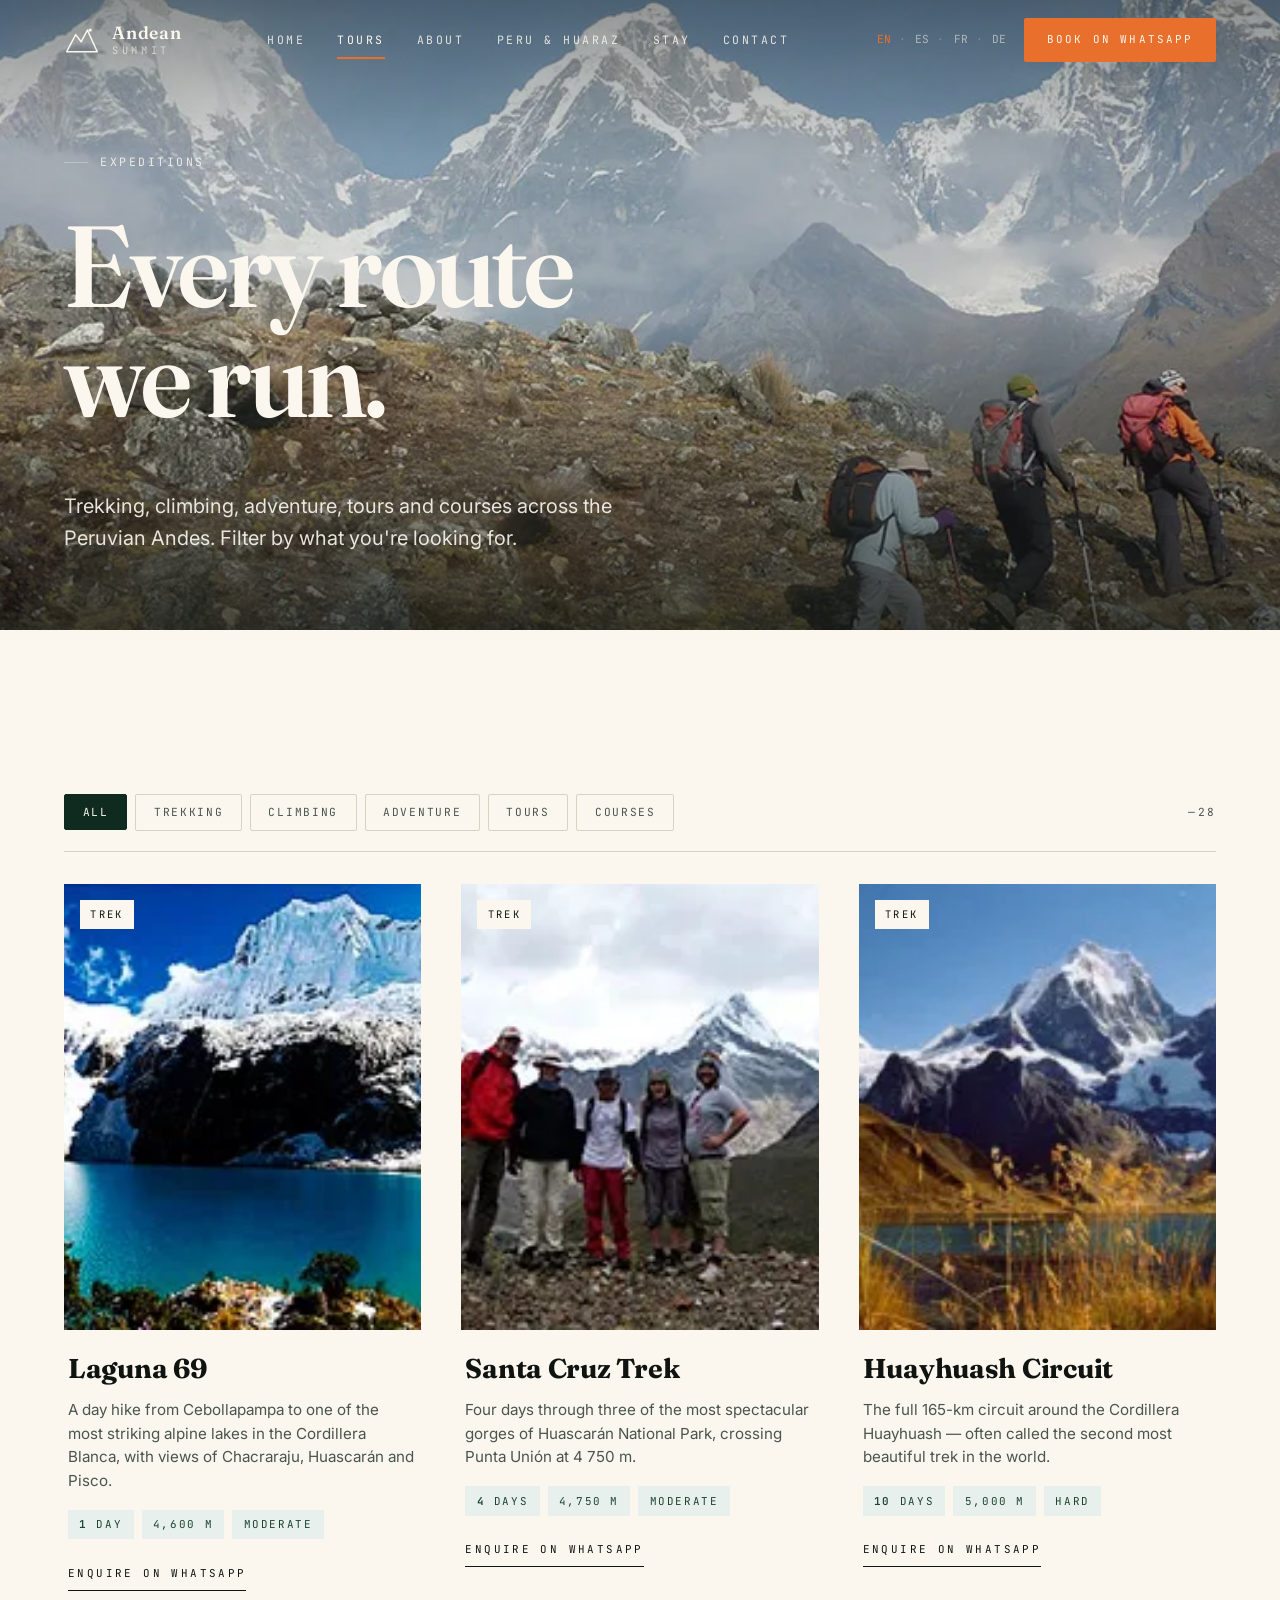
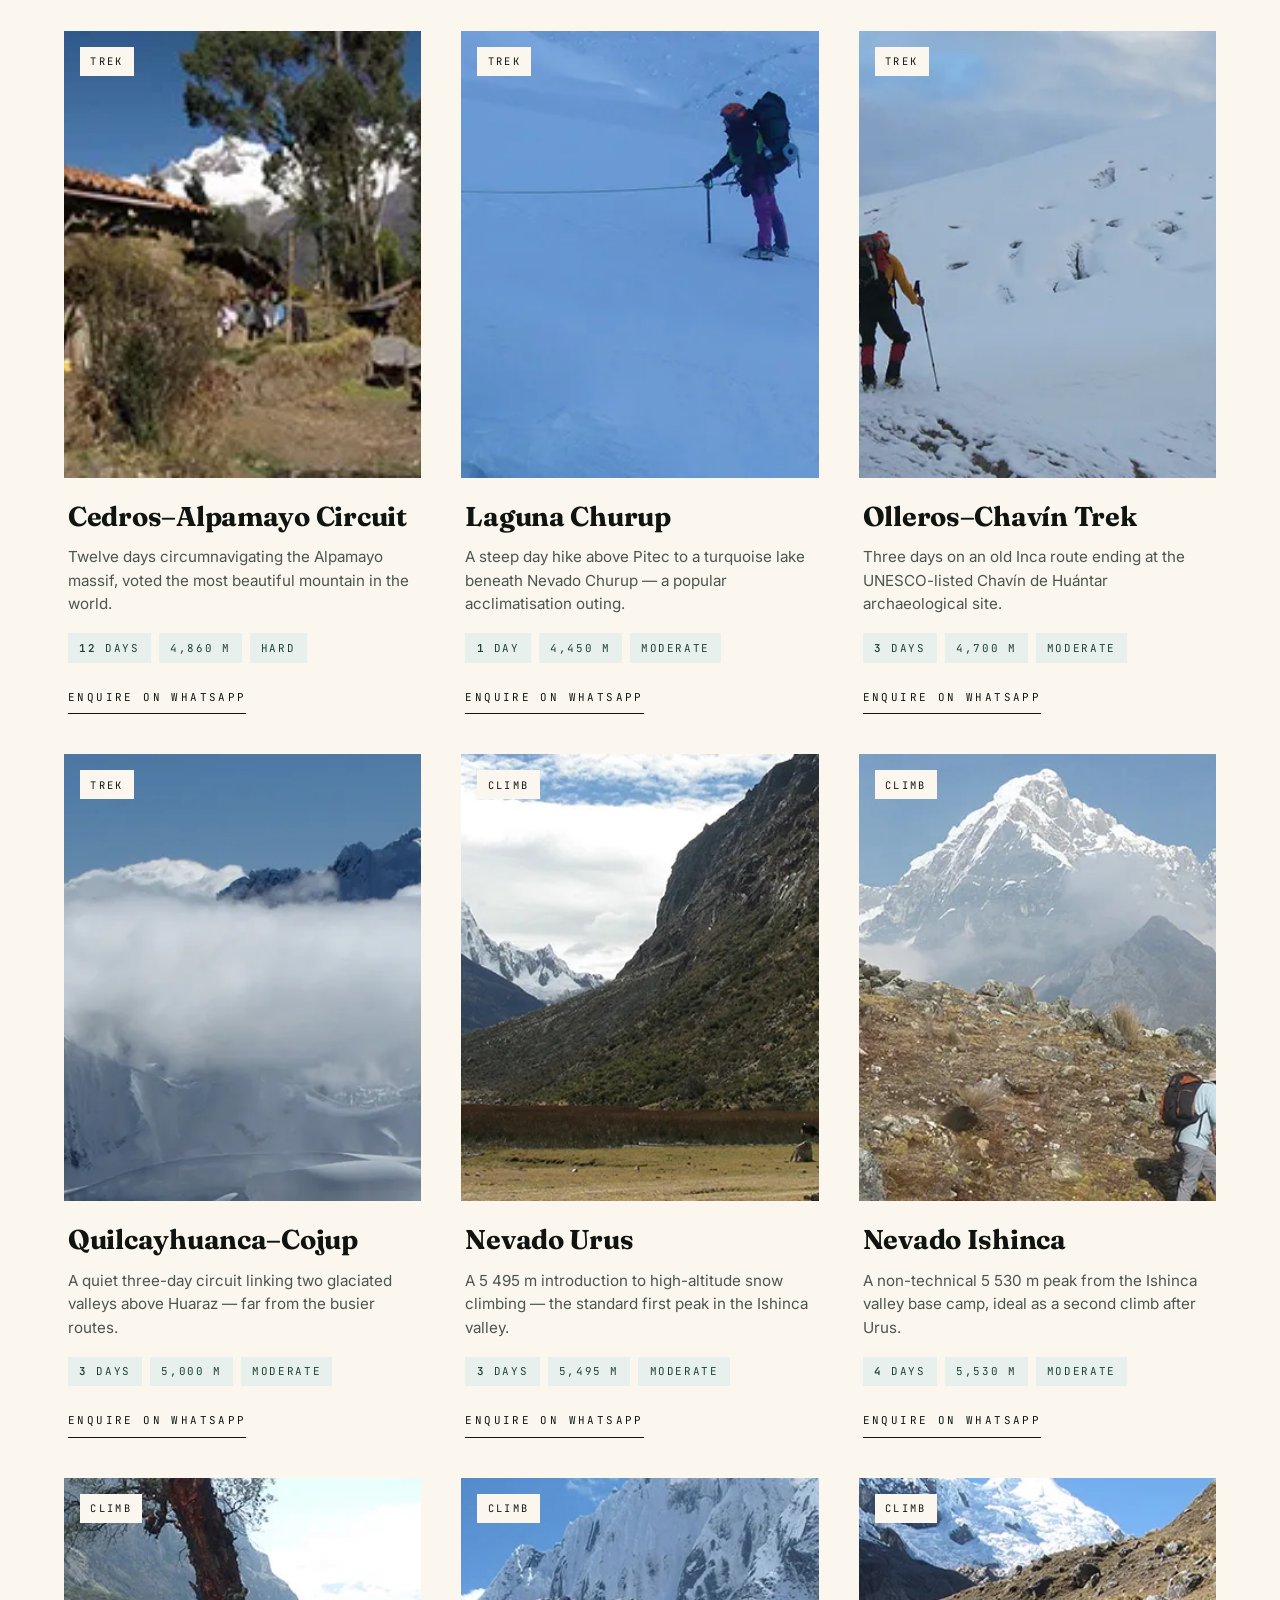
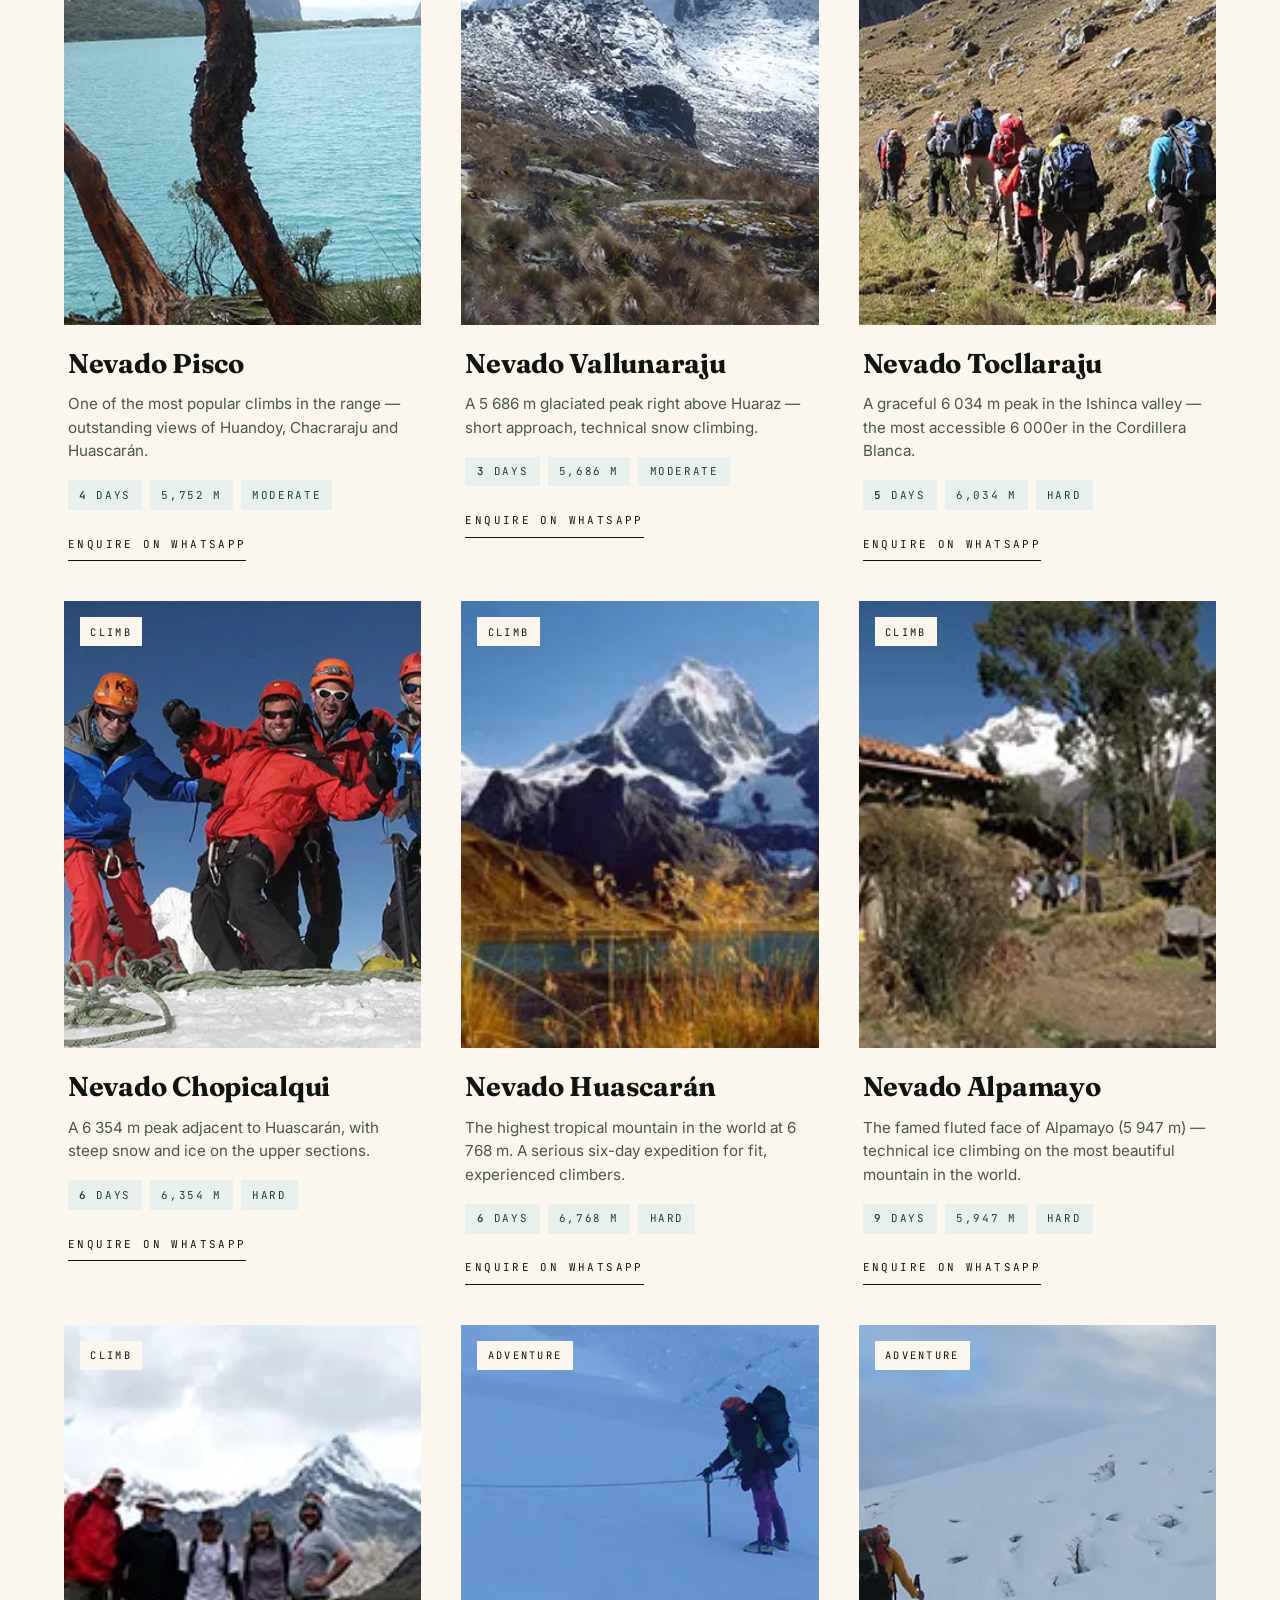
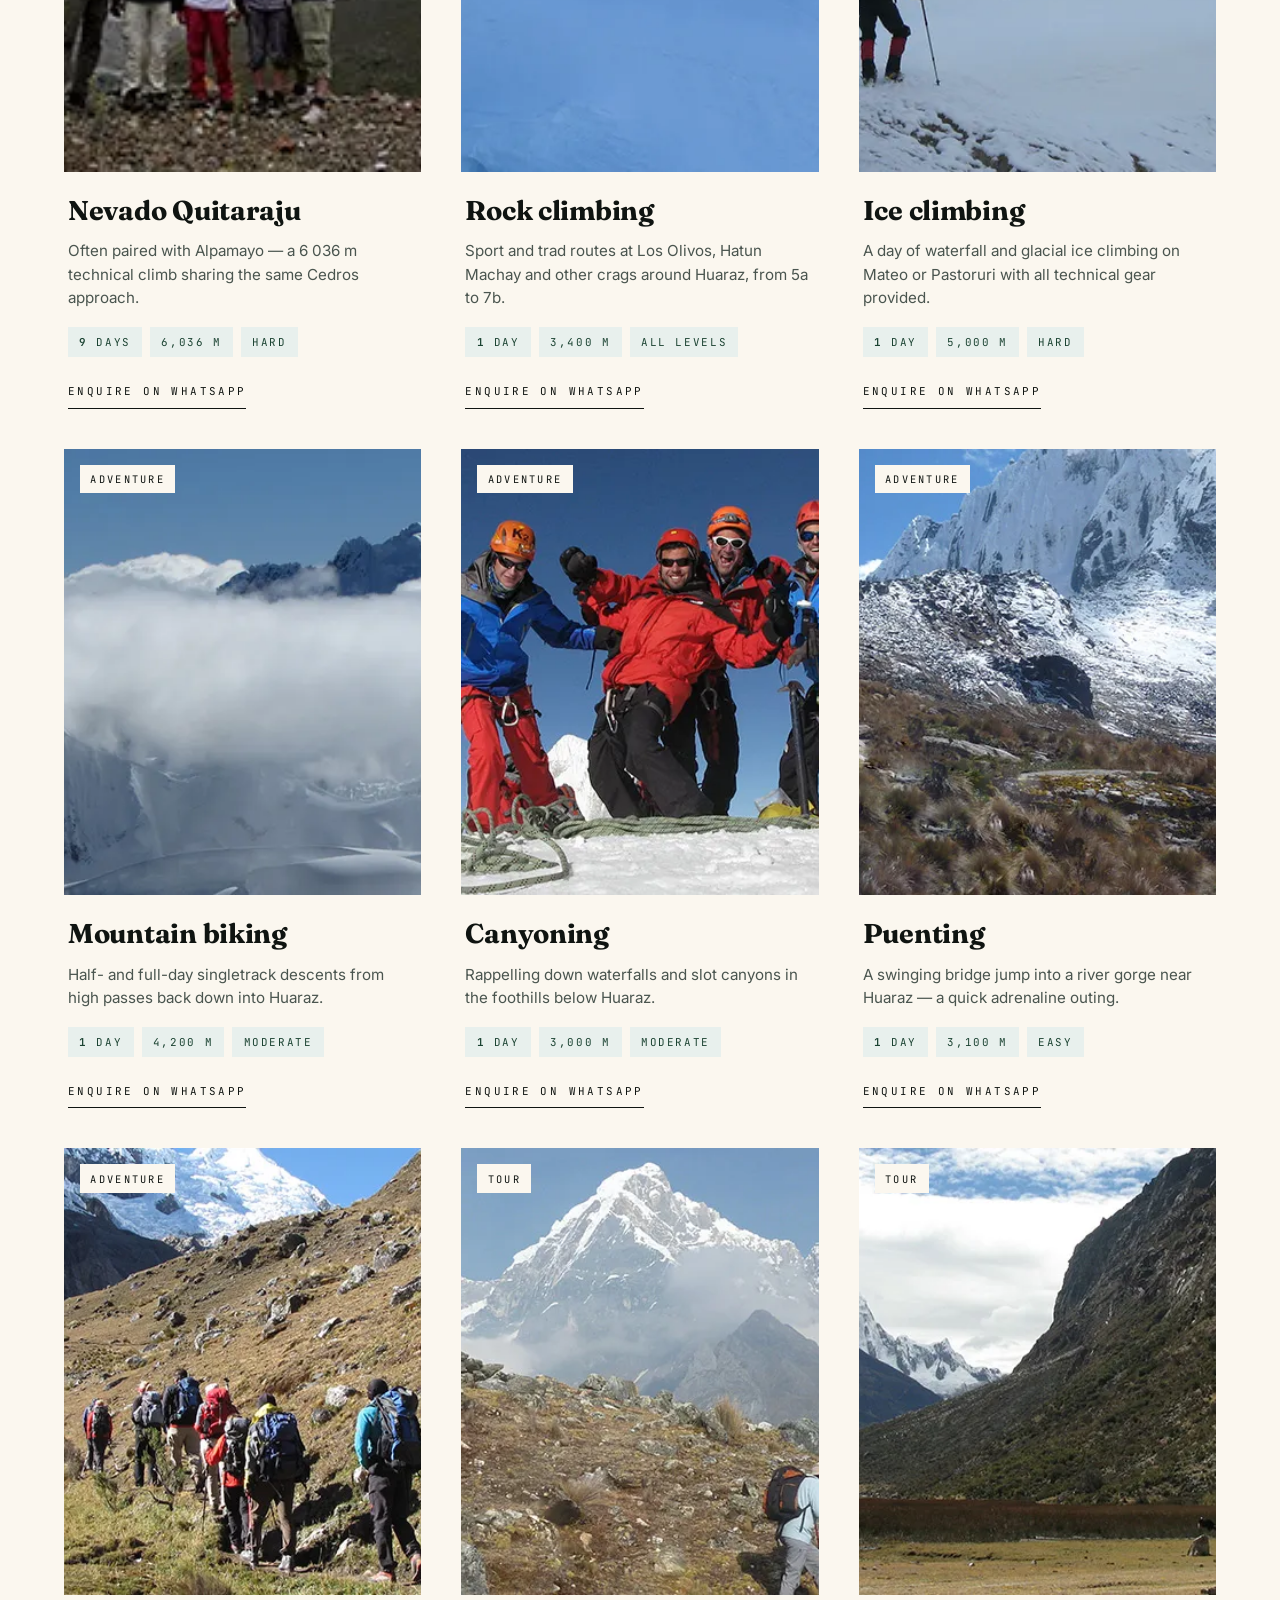
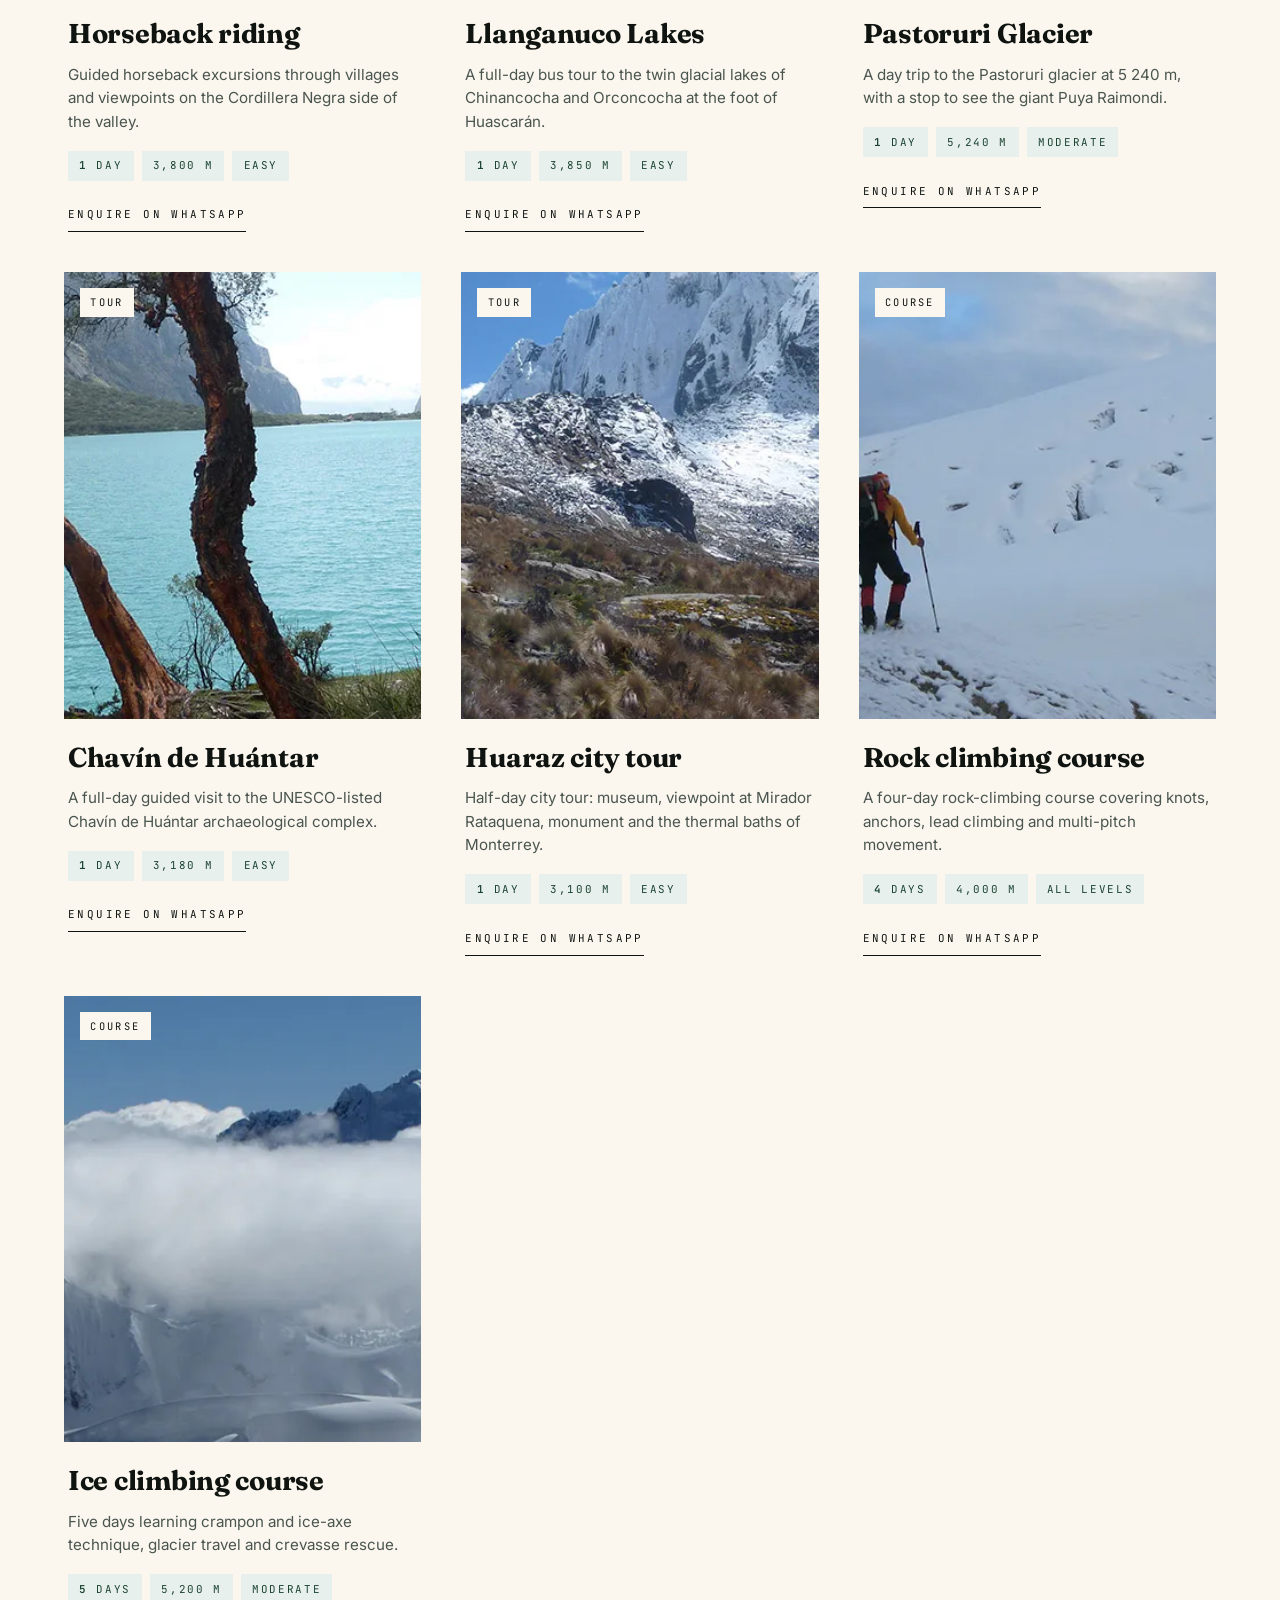
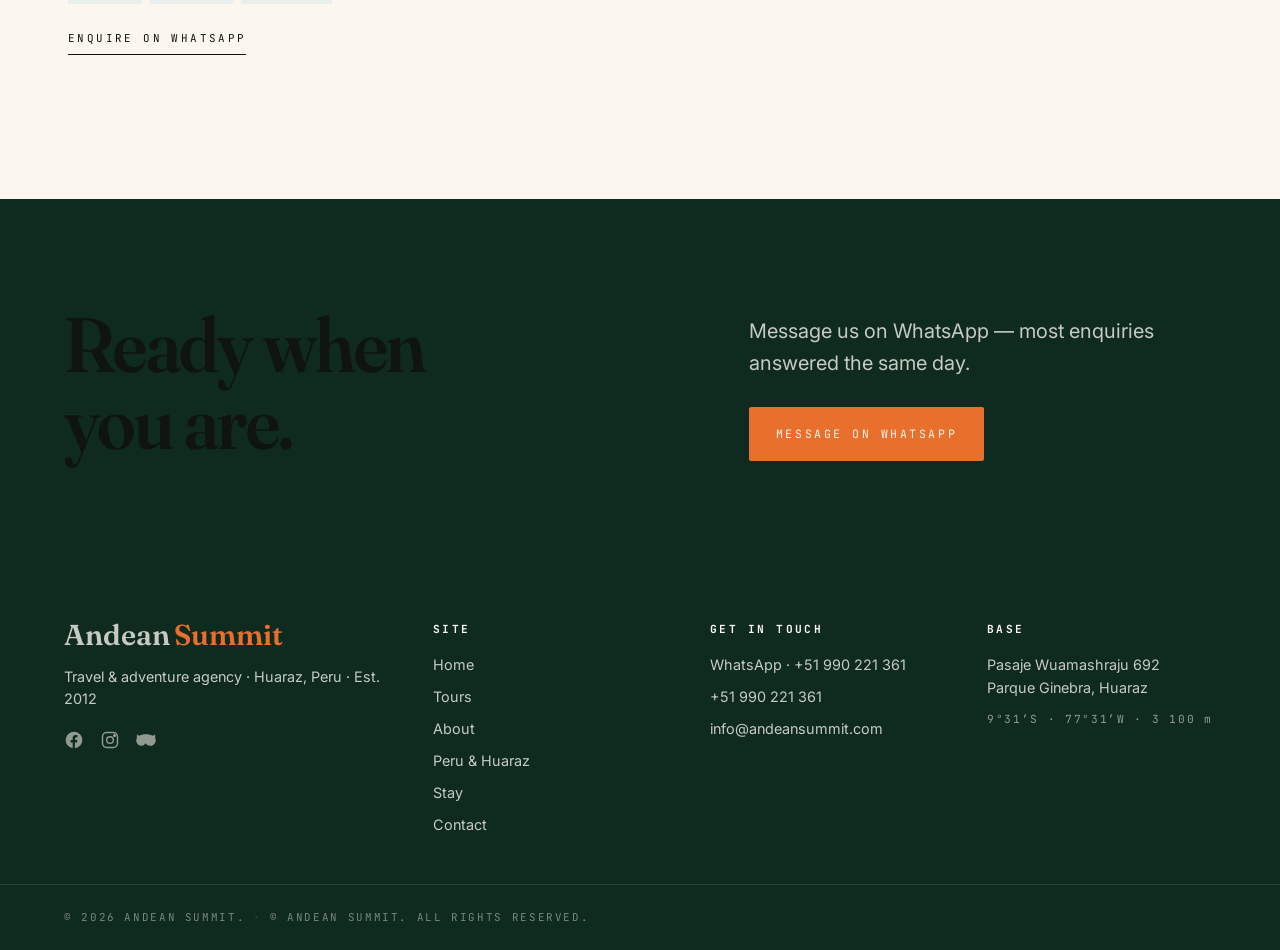
==== tours.html @ ea58897a "Initial build — mobile-first multilingual rebuild" ====
<!DOCTYPE html>
<html lang="en">
<head>
  <meta charset="UTF-8">
  <meta name="viewport" content="width=device-width, initial-scale=1.0">
  <title>Tours & Expeditions — Andean Summit</title>
  <meta name="description" content="Every route we run — trekking, climbing, adventure, tours and courses across the Peruvian Andes. Filter by category.">

  <meta property="og:title" content="Tours & Expeditions — Andean Summit">
  <meta property="og:description" content="Trekking, climbing, adventure, tours and courses across the Cordillera Blanca and Huayhuash.">
  <meta property="og:image" content="images/hero/tours-hero.webp">
  <meta name="theme-color" content="#0F2B1F">

  <link rel="preconnect" href="https://fonts.googleapis.com">
  <link rel="preconnect" href="https://fonts.gstatic.com" crossorigin>
  <link href="https://fonts.googleapis.com/css2?family=Fraunces:ital,opsz,wght@0,9..144,400;0,9..144,500;0,9..144,600;0,9..144,700&family=Inter:wght@400;500;600&family=JetBrains+Mono:wght@400;500&display=swap" rel="stylesheet">

  <link rel="stylesheet" href="css/styles.css">
  <link rel="icon" href="data:image/svg+xml,%3Csvg xmlns='http://www.w3.org/2000/svg' viewBox='0 0 40 40'%3E%3Cpath d='M3 33 L13 14 L19 22 L26 9 L37 33 Z' fill='none' stroke='%23E86F2C' stroke-width='2'/%3E%3C/svg%3E">
</head>
<body data-page="tours">

  <div id="nav-mount"></div>

  <header class="hero hero--page" data-hero>
    <div class="hero-bg" style="background-image:url('images/hero/tours-hero.webp');" role="img" aria-label="Cordillera Blanca panorama"></div>
    <div class="hero-inner">
      <span class="kicker" data-i18n="tours.hero.kicker">Expeditions</span>
      <h1 class="display display-xl font-display" data-i18n="tours.hero.title">Every route<br>we run.</h1>
      <p class="lede" data-i18n="tours.hero.sub">Trekking, climbing, adventure, tours and courses across the Peruvian Andes. Filter by what you're looking for.</p>
    </div>
  </header>

  <section class="section">
    <div class="container">
      <div class="filter-row">
        <button class="filter-chip is-active" data-cat="all" data-i18n="tours.filter.all">All</button>
        <button class="filter-chip" data-cat="trekking" data-i18n="tours.filter.trekking">Trekking</button>
        <button class="filter-chip" data-cat="climbing" data-i18n="tours.filter.climbing">Climbing</button>
        <button class="filter-chip" data-cat="adventure" data-i18n="tours.filter.adventure">Adventure</button>
        <button class="filter-chip" data-cat="tour" data-i18n="tours.filter.tour">Tours</button>
        <button class="filter-chip" data-cat="course" data-i18n="tours.filter.course">Courses</button>
        <span class="tours-count">— <span id="toursCount">28</span></span>
      </div>

      <div id="toursGrid" class="tour-grid"></div>
    </div>
  </section>

  <section class="cta-band">
    <div class="cta-inner">
      <h2 class="display display-lg font-display" data-i18n="home.cta.title">Ready when<br>you are.</h2>
      <div>
        <p class="lede" style="color:rgba(251,247,239,.78); margin-bottom:1.75rem" data-i18n="home.cta.sub">Message us on WhatsApp — most enquiries answered the same day.</p>
        <a href="https://wa.me/51990221361?text=Hola%20Andean%20Summit" target="_blank" rel="noopener" class="btn btn-primary" data-i18n="home.cta.button">Message on WhatsApp</a>
      </div>
    </div>
  </section>

  <div id="footer-mount"></div>

  <script src="js/translations.js"></script>
  <script src="js/components.js"></script>
  <script src="js/main.js"></script>
  <script src="js/tours-data.js"></script>
  <script src="js/tours.js"></script>
</body>
</html>
---- css/styles.css ----
/* ============================================================
   Andean Summit — editorial / cinematic styles
   Mobile-first. Desktop refinements at md (≥768px), lg (≥1024px).
   ============================================================ */

:root {
  --forest:        #1B4332;
  --forest-light:  #2D6A4F;
  --forest-dark:   #0F2B1F;
  --alpine:        #E86F2C;
  --alpine-dark:   #C65A1E;
  --glacier:       #E8F0ED;
  --cream:         #FBF7EF;
  --cream-warm:    #F4ECDD;
  --ink:           #0F1411;
  --ink-soft:      #4A554F;
  --line:          #D9D2C2;
  --shadow-1:      0 1px 2px rgba(15,20,17,.06);
  --shadow-2:      0 24px 60px -20px rgba(15,20,17,.25);
  --max:           1440px;
  --pad:           1.25rem;
  --pad-md:        2.5rem;
  --pad-lg:        4rem;
  --radius:        2px;
  --t-fast:        .25s ease;
  --t-base:        .4s cubic-bezier(.2,.7,.2,1);
  --t-slow:        .8s cubic-bezier(.2,.7,.2,1);
}

*, *::before, *::after { box-sizing: border-box; }
html { scroll-behavior: smooth; -webkit-text-size-adjust: 100%; }
body {
  margin: 0;
  font-family: 'Inter', system-ui, -apple-system, 'Segoe UI', sans-serif;
  background: var(--cream);
  color: var(--ink);
  line-height: 1.55;
  -webkit-font-smoothing: antialiased;
  text-rendering: optimizeLegibility;
}

img, svg, video { max-width: 100%; height: auto; display: block; }
a { color: inherit; }

::selection { background: var(--alpine); color: var(--cream); }

/* ============ TYPOGRAPHY ============ */
.font-display { font-family: 'Fraunces', 'Times New Roman', serif; font-optical-sizing: auto; }
.font-mono { font-family: 'JetBrains Mono', ui-monospace, monospace; }

.kicker {
  font-family: 'JetBrains Mono', monospace;
  font-size: .72rem;
  letter-spacing: .22em;
  text-transform: uppercase;
  color: var(--ink-soft);
  display: inline-flex;
  align-items: center;
  gap: .75rem;
}
.kicker::before {
  content: '';
  width: 24px; height: 1px; background: currentColor; opacity: .5;
}

.display {
  font-family: 'Fraunces', serif;
  font-weight: 600;
  font-variation-settings: 'opsz' 144, 'SOFT' 30;
  letter-spacing: -.02em;
  line-height: 1;
  color: var(--ink);
  margin: 0;
}
.display-xl { font-size: clamp(2.5rem, 9vw, 7.5rem); line-height: .95; }
.display-lg { font-size: clamp(2.25rem, 6vw, 5.5rem); }
.display-md { font-size: clamp(1.75rem, 4.2vw, 3.5rem); line-height: 1.05; }

.lede {
  font-size: clamp(1rem, 1.6vw, 1.25rem);
  line-height: 1.6;
  color: var(--ink-soft);
  max-width: 56ch;
}

/* ============ LAYOUT PRIMITIVES ============ */
.container {
  width: 100%;
  max-width: var(--max);
  margin: 0 auto;
  padding: 0 var(--pad);
}
@media (min-width: 768px)  { .container { padding: 0 var(--pad-md); } }
@media (min-width: 1024px) { .container { padding: 0 var(--pad-lg); } }

.section {
  padding: 5rem 0;
}
@media (min-width: 768px)  { .section { padding: 7rem 0; } }
@media (min-width: 1024px) { .section { padding: 9rem 0; } }

.section--tight  { padding: 3.5rem 0; }
@media (min-width: 768px) { .section--tight { padding: 5rem 0; } }

.section--dark  { background: var(--forest-dark); color: var(--cream); }
.section--dark .kicker { color: rgba(251,247,239,.6); }
.section--dark .display { color: var(--cream); }
.section--dark .lede { color: rgba(251,247,239,.78); }

.section--glacier { background: var(--glacier); }
.section--warm    { background: var(--cream-warm); }

/* ============ NAV ============ */
.navbar {
  position: fixed; top: 0; left: 0; right: 0; z-index: 50;
  transition: background var(--t-base), color var(--t-base), backdrop-filter var(--t-base), border var(--t-base);
  color: var(--cream);
  border-bottom: 1px solid transparent;
}
.navbar.is-scrolled,
.navbar.is-solid {
  background: rgba(251,247,239,.88);
  backdrop-filter: saturate(160%) blur(14px);
  color: var(--ink);
  border-bottom-color: var(--line);
}
.nav-inner {
  max-width: var(--max);
  margin: 0 auto;
  padding: 1rem var(--pad);
  display: flex; align-items: center; justify-content: space-between;
  gap: 2rem;
}
@media (min-width: 1024px) { .nav-inner { padding: 1.1rem var(--pad-lg); } }

.nav-logo { display: flex; align-items: center; gap: .75rem; text-decoration: none; color: inherit; }
.nav-wordmark { display: flex; flex-direction: column; line-height: 1; letter-spacing: .05em; }
.nav-wordmark .wm-1 { font-family: 'Fraunces', serif; font-weight: 600; font-size: 1.1rem; }
.nav-wordmark .wm-2 { font-family: 'JetBrains Mono', monospace; font-size: .65rem; letter-spacing: .35em; text-transform: uppercase; opacity: .65; margin-top: .2rem; }

.nav-links { display: none; align-items: center; gap: 2rem; }
@media (min-width: 1024px) { .nav-links { display: flex; } }
.nav-link {
  font-family: 'JetBrains Mono', monospace;
  font-size: .72rem;
  letter-spacing: .22em;
  text-transform: uppercase;
  text-decoration: none;
  color: inherit;
  position: relative;
  padding: .25rem 0;
  opacity: .85;
  transition: opacity var(--t-fast);
}
.nav-link:hover { opacity: 1; }
.nav-link.is-active { opacity: 1; }
.nav-link.is-active::after {
  content: ''; position: absolute; bottom: -6px; left: 0; right: 0;
  height: 2px; background: var(--alpine);
}

.nav-right { display: flex; align-items: center; gap: 1rem; }

.lang-switch {
  display: none;
  align-items: center;
  gap: .35rem;
  font-family: 'JetBrains Mono', monospace;
  font-size: .7rem;
  letter-spacing: .12em;
  text-transform: uppercase;
}
@media (min-width: 1024px) { .lang-switch { display: inline-flex; } }
.lang-switch button {
  background: none; border: none; padding: .3rem .15rem;
  font: inherit; color: inherit; cursor: pointer;
  opacity: .55; transition: opacity var(--t-fast), color var(--t-fast);
}
.lang-switch button:hover { opacity: 1; }
.lang-switch button.is-active { opacity: 1; color: var(--alpine); }
.lang-switch span { opacity: .25; }

.nav-cta {
  display: none;
  background: var(--alpine);
  color: var(--cream);
  font-family: 'JetBrains Mono', monospace;
  font-size: .68rem;
  letter-spacing: .2em;
  text-transform: uppercase;
  padding: .85rem 1.4rem;
  text-decoration: none;
  transition: background var(--t-fast), transform var(--t-fast);
  border-radius: var(--radius);
}
@media (min-width: 1024px) { .nav-cta { display: inline-flex; } }
.nav-cta:hover { background: var(--alpine-dark); transform: translateY(-1px); }

.nav-toggle {
  display: inline-flex; flex-direction: column; gap: 5px;
  background: none; border: none; padding: .5rem; cursor: pointer; color: inherit;
}
.nav-toggle span {
  width: 24px; height: 2px; background: currentColor; border-radius: 1px;
}
@media (min-width: 1024px) { .nav-toggle { display: none; } }

/* ============ MOBILE MENU ============ */
.mobile-menu {
  position: fixed; inset: 0; z-index: 60;
  background: var(--forest-dark);
  color: var(--cream);
  transform: translateX(100%);
  transition: transform var(--t-slow);
  display: flex; flex-direction: column;
  padding: 1.4rem var(--pad) 2rem;
  overflow-y: auto;
}
.mobile-menu.is-open { transform: translateX(0); }
.mob-head { display: flex; justify-content: space-between; align-items: center; }
.mob-mark { font-family: 'Fraunces', serif; font-size: 1rem; letter-spacing: .12em; text-transform: uppercase; }
.mob-head button { background: none; border: none; color: inherit; cursor: pointer; }

.mob-links {
  display: flex; flex-direction: column; gap: 1.5rem;
  margin-top: 3rem;
}
.mob-link {
  font-family: 'Fraunces', serif;
  font-weight: 500;
  font-size: clamp(2.25rem, 8vw, 3.5rem);
  letter-spacing: -.01em;
  line-height: 1;
  text-decoration: none;
  color: var(--cream);
  opacity: .82;
}
.mob-link.is-active { color: var(--alpine); opacity: 1; }

.mob-foot { margin-top: auto; display: flex; flex-direction: column; gap: 1.25rem; padding-top: 2rem; }
.mob-foot .lang-switch { display: inline-flex; }
.mob-cta {
  background: var(--alpine);
  color: var(--cream);
  text-align: center;
  font-family: 'JetBrains Mono', monospace;
  font-size: .75rem;
  letter-spacing: .2em;
  text-transform: uppercase;
  padding: 1.1rem 1.4rem;
  text-decoration: none;
  border-radius: var(--radius);
}

/* ============ HERO ============ */
.hero {
  position: relative;
  min-height: 100svh;
  display: flex; align-items: flex-end;
  color: var(--cream);
  overflow: hidden;
  isolation: isolate;
}
.hero-bg {
  position: absolute; inset: 0; z-index: -2;
  background-size: cover; background-position: center;
  transform: scale(1.06);
}
.hero::after {
  content: ''; position: absolute; inset: 0; z-index: -1;
  background:
    linear-gradient(180deg, rgba(15,20,17,.45) 0%, rgba(15,20,17,.15) 25%, rgba(15,20,17,.05) 50%, rgba(15,20,17,.7) 100%);
}
.hero-inner {
  width: 100%; max-width: var(--max);
  margin: 0 auto;
  padding: 8rem var(--pad) 4rem;
  display: grid;
  gap: 1.75rem;
}
@media (min-width: 768px) { .hero-inner { padding: 8rem var(--pad-md) 5rem; gap: 2rem; } }
@media (min-width: 1024px){ .hero-inner { padding: 8rem var(--pad-lg) 6rem; gap: 2.5rem; } }

.hero .kicker { color: rgba(251,247,239,.85); }
.hero .kicker::before { background: rgba(251,247,239,.6); }
.hero h1 { color: var(--cream); max-width: 14ch; }
.hero .lede { color: rgba(251,247,239,.9); max-width: 48ch; }

.hero-actions { display: flex; flex-wrap: wrap; gap: 1rem; align-items: center; padding-top: .5rem; }
.btn {
  display: inline-flex; align-items: center; gap: .6rem;
  padding: 1.05rem 1.6rem;
  text-decoration: none;
  font-family: 'JetBrains Mono', monospace;
  font-size: .72rem;
  letter-spacing: .22em;
  text-transform: uppercase;
  border-radius: var(--radius);
  transition: transform var(--t-fast), background var(--t-fast), color var(--t-fast);
  border: 1px solid transparent;
  cursor: pointer;
}
.btn:hover { transform: translateY(-1px); }
.btn-primary { background: var(--alpine); color: var(--cream); }
.btn-primary:hover { background: var(--alpine-dark); }
.btn-ghost { background: transparent; color: var(--cream); border-color: rgba(251,247,239,.4); }
.btn-ghost:hover { background: rgba(251,247,239,.08); border-color: rgba(251,247,239,.7); }
.btn-dark { background: var(--ink); color: var(--cream); }
.btn-dark:hover { background: var(--forest-dark); }

.hero-scroll {
  position: absolute; bottom: 2rem; right: var(--pad);
  font-family: 'JetBrains Mono', monospace; font-size: .65rem;
  letter-spacing: .25em; text-transform: uppercase;
  color: rgba(251,247,239,.75);
  display: none;
  align-items: center; gap: .75rem;
}
@media (min-width: 768px) { .hero-scroll { display: inline-flex; right: var(--pad-md); } }
@media (min-width: 1024px){ .hero-scroll { right: var(--pad-lg); } }
.hero-scroll::after {
  content: ''; width: 1px; height: 36px; background: rgba(251,247,239,.4);
  animation: scrollPulse 1.8s ease-in-out infinite;
}
@keyframes scrollPulse {
  0%,100% { transform: scaleY(1); opacity: .6; }
  50%     { transform: scaleY(1.6); opacity: 1; }
}

/* Sub-page hero (shorter) */
.hero--page { min-height: 70svh; }
.hero--page .hero-inner { padding-top: 7rem; padding-bottom: 3.5rem; }

/* ============ SECTION HEADER ============ */
.section-header {
  display: grid; gap: 1.5rem;
  margin-bottom: 3rem;
}
@media (min-width: 768px) {
  .section-header { gap: 2rem; margin-bottom: 4.5rem; grid-template-columns: 1fr 1fr; align-items: end; }
  .section-header .lede { justify-self: end; }
}

/* ============ FIVE CATEGORIES ============ */
.cat-grid {
  display: grid; gap: 1.25rem;
}
@media (min-width: 640px) { .cat-grid { grid-template-columns: repeat(2, 1fr); } }
@media (min-width: 1024px){ .cat-grid { grid-template-columns: repeat(5, 1fr); gap: 1.5rem; } }

.cat-card {
  position: relative;
  background: var(--cream-warm);
  padding: 1.75rem 1.5rem 1.5rem;
  display: flex; flex-direction: column; gap: 1rem;
  min-height: 240px;
  border: 1px solid var(--line);
  transition: transform var(--t-base), background var(--t-base), border-color var(--t-base), color var(--t-base);
  overflow: hidden;
}
.cat-card:hover { transform: translateY(-4px); background: var(--forest-dark); color: var(--cream); border-color: var(--forest-dark); }
.cat-card:hover .cat-num { color: var(--alpine); }
.cat-num {
  font-family: 'JetBrains Mono', monospace; font-size: .7rem; letter-spacing: .2em; color: var(--alpine);
  transition: color var(--t-base);
}
.cat-name { font-family: 'Fraunces', serif; font-size: 1.7rem; line-height: 1.1; margin: 0; letter-spacing: -.01em; }
.cat-body { font-size: .92rem; line-height: 1.5; color: var(--ink-soft); margin: 0; }
.cat-card:hover .cat-body { color: rgba(251,247,239,.75); }
.cat-arrow { margin-top: auto; align-self: flex-end; opacity: 0; transform: translate(-6px,6px); transition: all var(--t-base); }
.cat-card:hover .cat-arrow { opacity: 1; transform: translate(0,0); }

/* ============ FEATURED / TOUR CARDS ============ */
.tour-grid {
  display: grid; gap: 2rem;
}
@media (min-width: 640px) { .tour-grid { grid-template-columns: repeat(2, 1fr); gap: 2.25rem; } }
@media (min-width: 1024px){ .tour-grid { grid-template-columns: repeat(3, 1fr); gap: 2.5rem; } }

.tour-card {
  display: flex; flex-direction: column;
  background: var(--cream);
}
.tour-media {
  position: relative;
  display: block;
  aspect-ratio: 4/5;
  overflow: hidden;
  background: var(--glacier);
}
.tour-media img {
  width: 100%; height: 100%; object-fit: cover;
  transition: transform var(--t-slow);
}
.tour-card:hover .tour-media img { transform: scale(1.04); }
.tour-badge {
  position: absolute; top: 1rem; left: 1rem;
  background: var(--cream); color: var(--ink);
  font-family: 'JetBrains Mono', monospace; font-size: .65rem;
  letter-spacing: .22em; text-transform: uppercase;
  padding: .4rem .65rem;
}
.tour-body { padding: 1.5rem .25rem 0; display: flex; flex-direction: column; gap: .85rem; }
.tour-name { font-family: 'Fraunces', serif; font-size: 1.7rem; line-height: 1.1; letter-spacing: -.01em; margin: 0; }
.tour-sum  { font-size: .95rem; line-height: 1.55; color: var(--ink-soft); margin: 0; }
.tour-meta { display: flex; flex-wrap: wrap; gap: .5rem; padding: .25rem 0; }
.meta-chip {
  font-family: 'JetBrains Mono', monospace; font-size: .68rem;
  letter-spacing: .15em; text-transform: uppercase;
  padding: .4rem .7rem;
  background: var(--glacier);
  color: var(--forest);
}
.meta-chip strong { font-weight: 600; }
.tour-cta {
  align-self: flex-start;
  font-family: 'JetBrains Mono', monospace;
  font-size: .68rem;
  letter-spacing: .22em;
  text-transform: uppercase;
  color: var(--ink);
  text-decoration: none;
  padding: .5rem 0;
  border-bottom: 1px solid var(--ink);
  transition: color var(--t-fast), border-color var(--t-fast);
}
.tour-cta:hover { color: var(--alpine); border-color: var(--alpine); }

/* ============ TOURS PAGE FILTER ============ */
.filter-row {
  display: flex; flex-wrap: wrap; gap: .5rem;
  padding: 1.25rem 0;
  margin-bottom: 2rem;
  border-bottom: 1px solid var(--line);
  position: sticky; top: 65px; background: var(--cream); z-index: 30;
}
.filter-chip {
  background: transparent;
  border: 1px solid var(--line);
  color: var(--ink-soft);
  font-family: 'JetBrains Mono', monospace; font-size: .7rem;
  letter-spacing: .15em; text-transform: uppercase;
  padding: .65rem 1.1rem;
  cursor: pointer;
  transition: all var(--t-fast);
  border-radius: var(--radius);
}
.filter-chip:hover { color: var(--ink); border-color: var(--ink); }
.filter-chip.is-active { background: var(--forest-dark); color: var(--cream); border-color: var(--forest-dark); }

.tours-count {
  font-family: 'JetBrains Mono', monospace; font-size: .7rem;
  letter-spacing: .2em; text-transform: uppercase;
  color: var(--ink-soft);
  margin-left: auto;
  display: inline-flex; align-items: center;
}

/* ============ WHY / VALUE PROPS ============ */
.why-grid { display: grid; gap: 2.5rem; }
@media (min-width: 768px) { .why-grid { grid-template-columns: repeat(3, 1fr); gap: 3rem; } }
.why-card { display: flex; flex-direction: column; gap: 1rem; padding-top: 1.5rem; border-top: 1px solid rgba(251,247,239,.25); }
.why-num { font-family: 'JetBrains Mono', monospace; font-size: .7rem; letter-spacing: .25em; color: var(--alpine); }
.why-title { font-family: 'Fraunces', serif; font-size: 1.7rem; line-height: 1.15; margin: 0; }
.why-body { color: rgba(251,247,239,.78); margin: 0; line-height: 1.6; }

/* ============ GALLERY STRIP ============ */
.gallery-strip {
  display: grid;
  gap: .5rem;
  grid-template-columns: repeat(2, 1fr);
}
@media (min-width: 768px) { .gallery-strip { grid-template-columns: repeat(3, 1fr); gap: .75rem; } }
@media (min-width: 1024px){ .gallery-strip { grid-template-columns: repeat(6, 1fr); } }
.gallery-strip a { display: block; aspect-ratio: 4/5; overflow: hidden; }
.gallery-strip img { width: 100%; height: 100%; object-fit: cover; transition: transform var(--t-slow); }
.gallery-strip a:hover img { transform: scale(1.05); }

/* ============ CTA BAND ============ */
.cta-band {
  background: var(--forest-dark);
  color: var(--cream);
  padding: 6rem 0;
  position: relative; overflow: hidden;
}
.cta-inner { display: grid; gap: 2rem; max-width: var(--max); margin: 0 auto; padding: 0 var(--pad); }
@media (min-width: 768px) {
  .cta-inner { grid-template-columns: 1.4fr 1fr; align-items: end; padding: 0 var(--pad-md); }
}
@media (min-width: 1024px) { .cta-inner { padding: 0 var(--pad-lg); } }

/* ============ SPLIT TWO-COL ============ */
.split {
  display: grid; gap: 3rem;
  align-items: center;
}
@media (min-width: 1024px) {
  .split { grid-template-columns: 1.05fr .95fr; gap: 5rem; }
  .split--reverse > :first-child { order: 2; }
}
.split-media {
  aspect-ratio: 4/5;
  overflow: hidden;
}
.split-media img { width: 100%; height: 100%; object-fit: cover; }

/* ============ INFO TABS (history page) ============ */
.tabs {
  display: inline-flex;
  gap: .25rem;
  background: var(--cream-warm);
  padding: .35rem;
  border-radius: 999px;
  margin-bottom: 3rem;
}
.tab-btn {
  font-family: 'JetBrains Mono', monospace; font-size: .72rem;
  letter-spacing: .2em; text-transform: uppercase;
  padding: .85rem 1.6rem;
  background: transparent; border: 0; cursor: pointer;
  color: var(--ink-soft);
  border-radius: 999px;
  transition: all var(--t-base);
}
.tab-btn.is-active { background: var(--forest-dark); color: var(--cream); }

.info-grid { display: grid; gap: 2.5rem; }
@media (min-width: 768px) { .info-grid { grid-template-columns: repeat(2, 1fr); gap: 3rem 4rem; } }
.info-block h3 {
  font-family: 'Fraunces', serif; font-size: 1.6rem; line-height: 1.15; margin: 0 0 .85rem;
}
.info-block p { color: var(--ink-soft); line-height: 1.65; margin: 0; }

/* ============ STAY (rooms) ============ */
.rooms-grid { display: grid; gap: 1.5rem; }
@media (min-width: 768px) { .rooms-grid { grid-template-columns: repeat(3, 1fr); gap: 2rem; } }
.room-card {
  display: flex; flex-direction: column;
  background: var(--cream);
  border: 1px solid var(--line);
  padding: 2rem 1.75rem;
  gap: .85rem;
  min-height: 240px;
}
.room-num { font-family: 'JetBrains Mono', monospace; font-size: .7rem; letter-spacing: .22em; color: var(--alpine); }
.room-title { font-family: 'Fraunces', serif; font-size: 1.6rem; line-height: 1.15; margin: 0; }
.room-body { color: var(--ink-soft); margin: 0; line-height: 1.6; }

/* ============ CONTACT GRID ============ */
.contact-grid { display: grid; gap: 1.25rem; }
@media (min-width: 768px) { .contact-grid { grid-template-columns: repeat(2, 1fr); gap: 1.5rem; } }
@media (min-width: 1024px) { .contact-grid { grid-template-columns: repeat(3, 1fr); } }
.contact-card {
  background: var(--cream-warm);
  padding: 2rem 1.75rem;
  display: flex; flex-direction: column; gap: .65rem;
  border: 1px solid var(--line);
}
.contact-card .label {
  font-family: 'JetBrains Mono', monospace; font-size: .7rem;
  letter-spacing: .22em; text-transform: uppercase; color: var(--ink-soft);
}
.contact-card .value {
  font-family: 'Fraunces', serif; font-size: 1.4rem; line-height: 1.25; margin: 0;
  white-space: pre-line;
}
.contact-card a { color: inherit; text-decoration: none; transition: color var(--t-fast); }
.contact-card a:hover { color: var(--alpine); }

.map-wrap {
  width: 100%;
  aspect-ratio: 16/9;
  overflow: hidden;
  border: 1px solid var(--line);
}
.map-wrap iframe { width: 100%; height: 100%; border: 0; filter: grayscale(.25) contrast(1.02); }

/* ============ FOOTER ============ */
.site-footer {
  background: var(--forest-dark);
  color: rgba(251,247,239,.78);
  padding: 4rem 0 1.5rem;
}
.footer-inner {
  max-width: var(--max); margin: 0 auto;
  padding: 0 var(--pad);
  display: grid; gap: 2.5rem;
}
@media (min-width: 640px) { .footer-inner { grid-template-columns: 1fr 1fr; padding: 0 var(--pad-md); } }
@media (min-width: 1024px) { .footer-inner { grid-template-columns: 1.4fr 1fr 1fr 1fr; padding: 0 var(--pad-lg); gap: 3rem; } }

.ft-brand { display: flex; flex-direction: column; gap: 1rem; }
.ft-logo {
  font-family: 'Fraunces', serif; font-weight: 600;
  font-size: 1.8rem; color: var(--cream); text-decoration: none;
  line-height: 1;
}
.ft-logo span { color: var(--alpine); margin-left: .25rem; }
.ft-tagline { font-size: .9rem; margin: 0; max-width: 36ch; }
.ft-socials { display: flex; gap: 1rem; padding-top: .25rem; }
.ft-socials a { color: var(--cream); opacity: .7; transition: opacity var(--t-fast), color var(--t-fast); }
.ft-socials a:hover { opacity: 1; color: var(--alpine); }

.ft-col h4 {
  font-family: 'JetBrains Mono', monospace; font-size: .7rem;
  letter-spacing: .22em; text-transform: uppercase;
  color: var(--cream); margin: 0 0 1rem;
}
.ft-col ul { list-style: none; padding: 0; margin: 0; display: flex; flex-direction: column; gap: .6rem; font-size: .9rem; }
.ft-col a { text-decoration: none; color: inherit; transition: color var(--t-fast); }
.ft-col a:hover { color: var(--alpine); }
.ft-addr { white-space: pre-line; margin: 0 0 .75rem; font-size: .9rem; }
.ft-coord { font-family: 'JetBrains Mono', monospace; font-size: .7rem; letter-spacing: .15em; color: rgba(251,247,239,.55); margin: 0; }

.footer-bottom {
  max-width: var(--max); margin: 3rem auto 0;
  padding: 1.5rem var(--pad) 0;
  border-top: 1px solid rgba(251,247,239,.12);
  font-family: 'JetBrains Mono', monospace;
  font-size: .68rem;
  letter-spacing: .15em;
  text-transform: uppercase;
  color: rgba(251,247,239,.45);
  display: flex; gap: .5rem; flex-wrap: wrap;
}
@media (min-width: 768px) { .footer-bottom { padding: 1.5rem var(--pad-md) 0; } }
@media (min-width: 1024px){ .footer-bottom { padding: 1.5rem var(--pad-lg) 0; } }
.footer-bottom .dot { opacity: .4; }

/* ============ REVEAL ANIMATIONS ============ */
[data-reveal] {
  opacity: 0;
  transform: translateY(24px);
  transition: opacity .9s cubic-bezier(.2,.7,.2,1), transform .9s cubic-bezier(.2,.7,.2,1);
}
[data-reveal].is-in { opacity: 1; transform: translateY(0); }

@media (prefers-reduced-motion: reduce) {
  *, *::before, *::after { animation-duration: .01ms !important; transition-duration: .01ms !important; }
  [data-reveal] { opacity: 1 !important; transform: none !important; }
  .hero-bg { transform: none !important; }
}
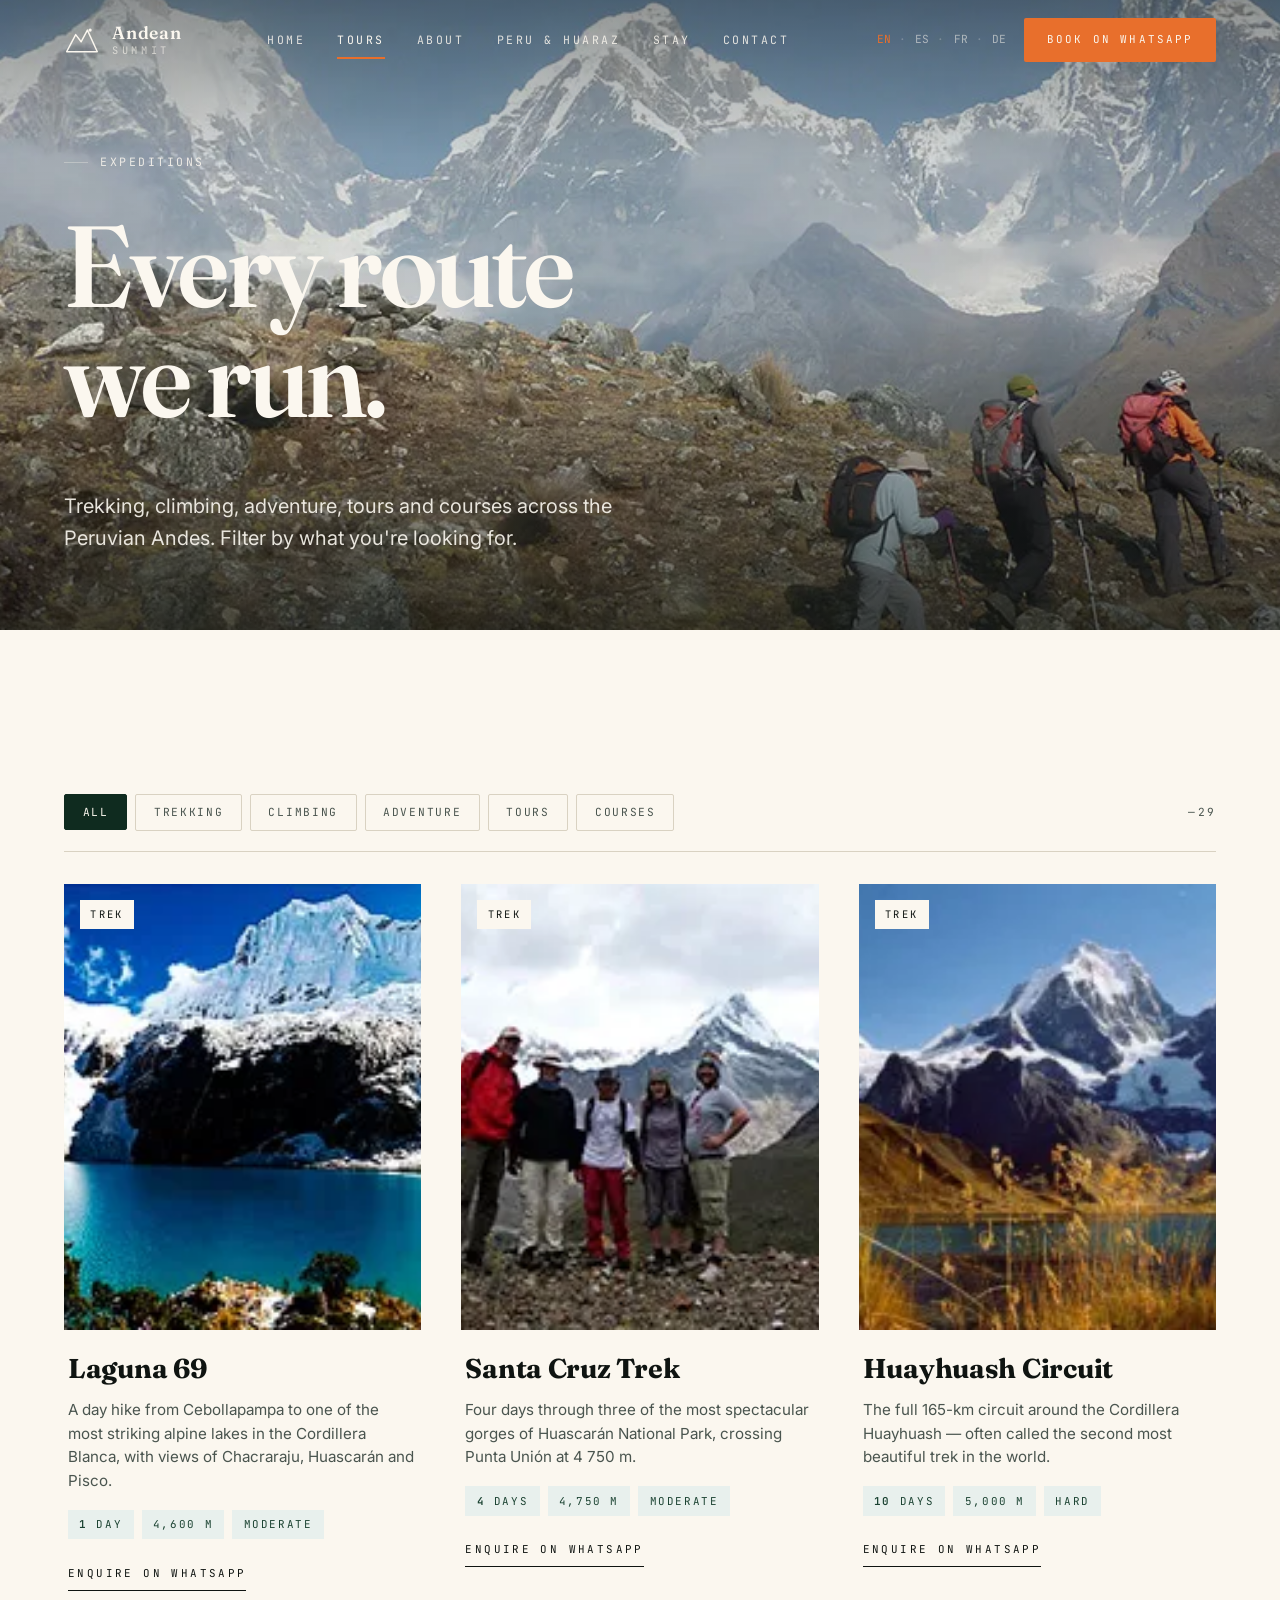
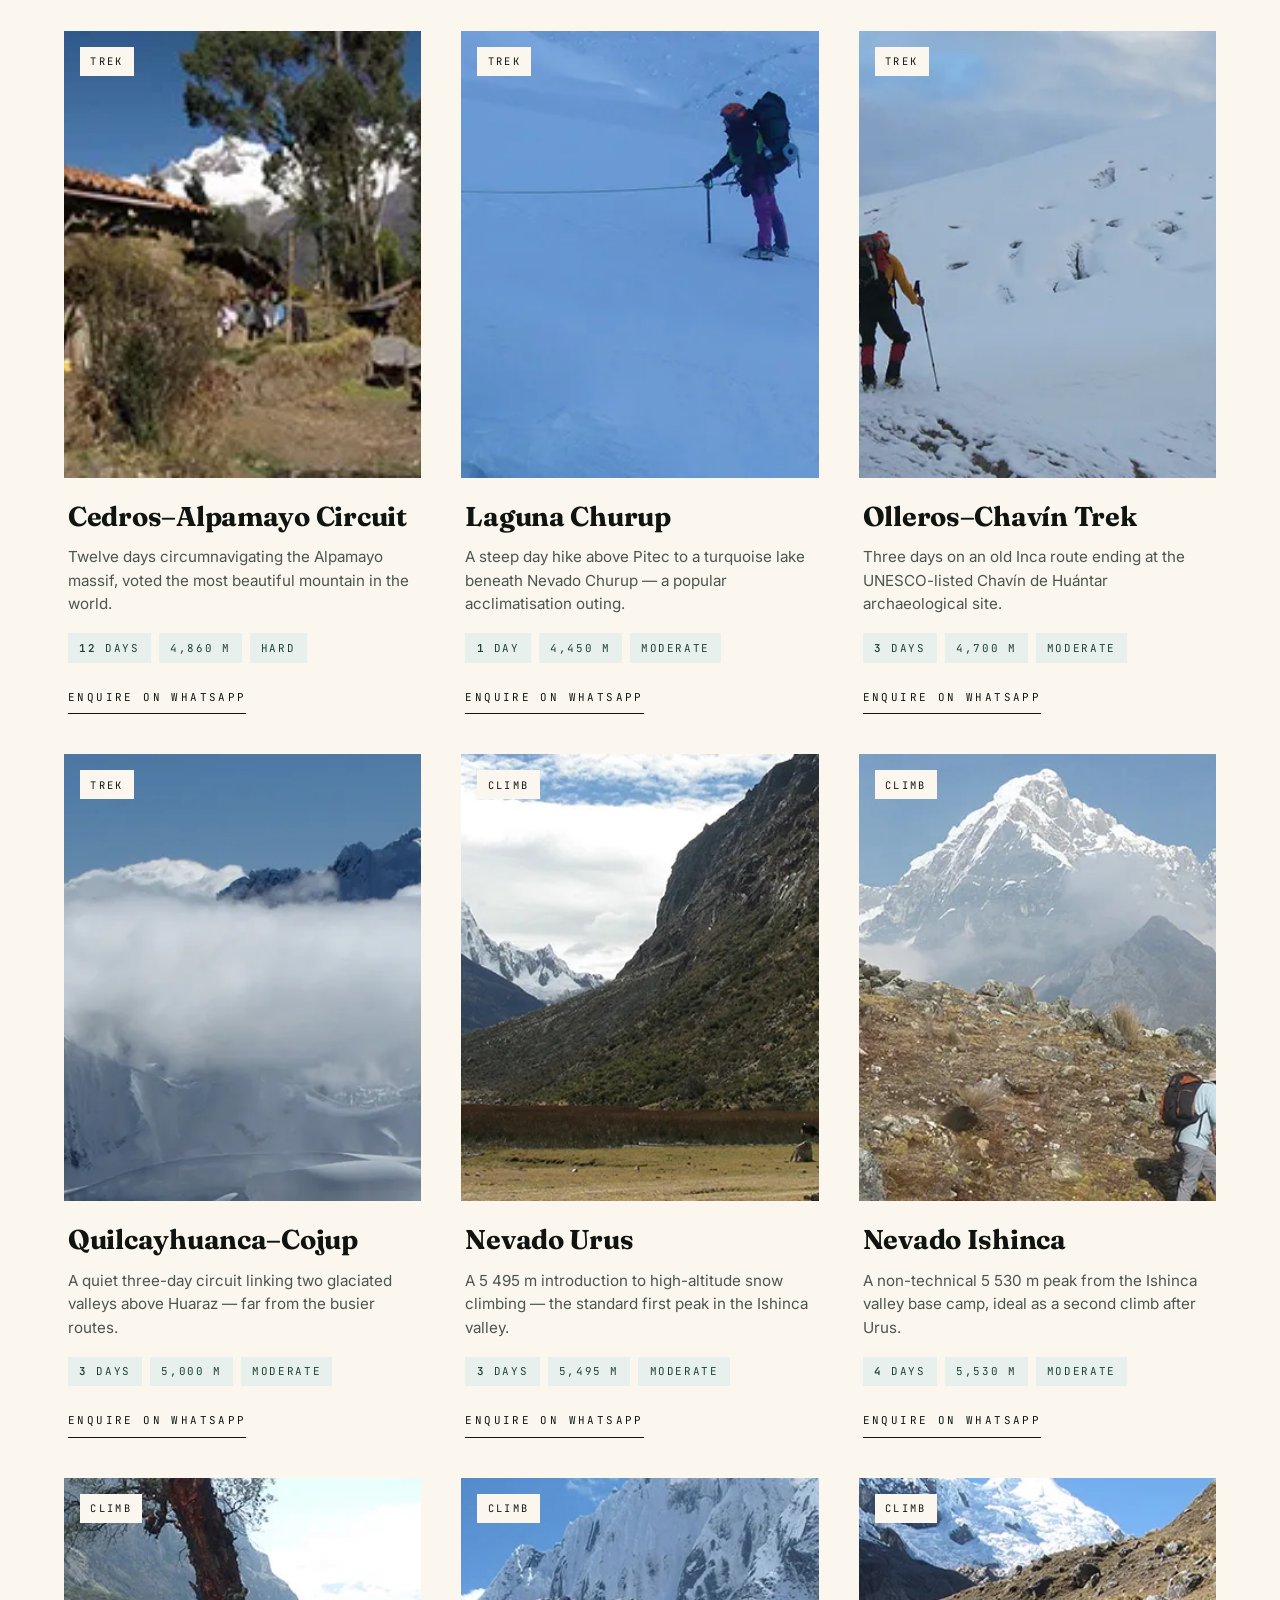
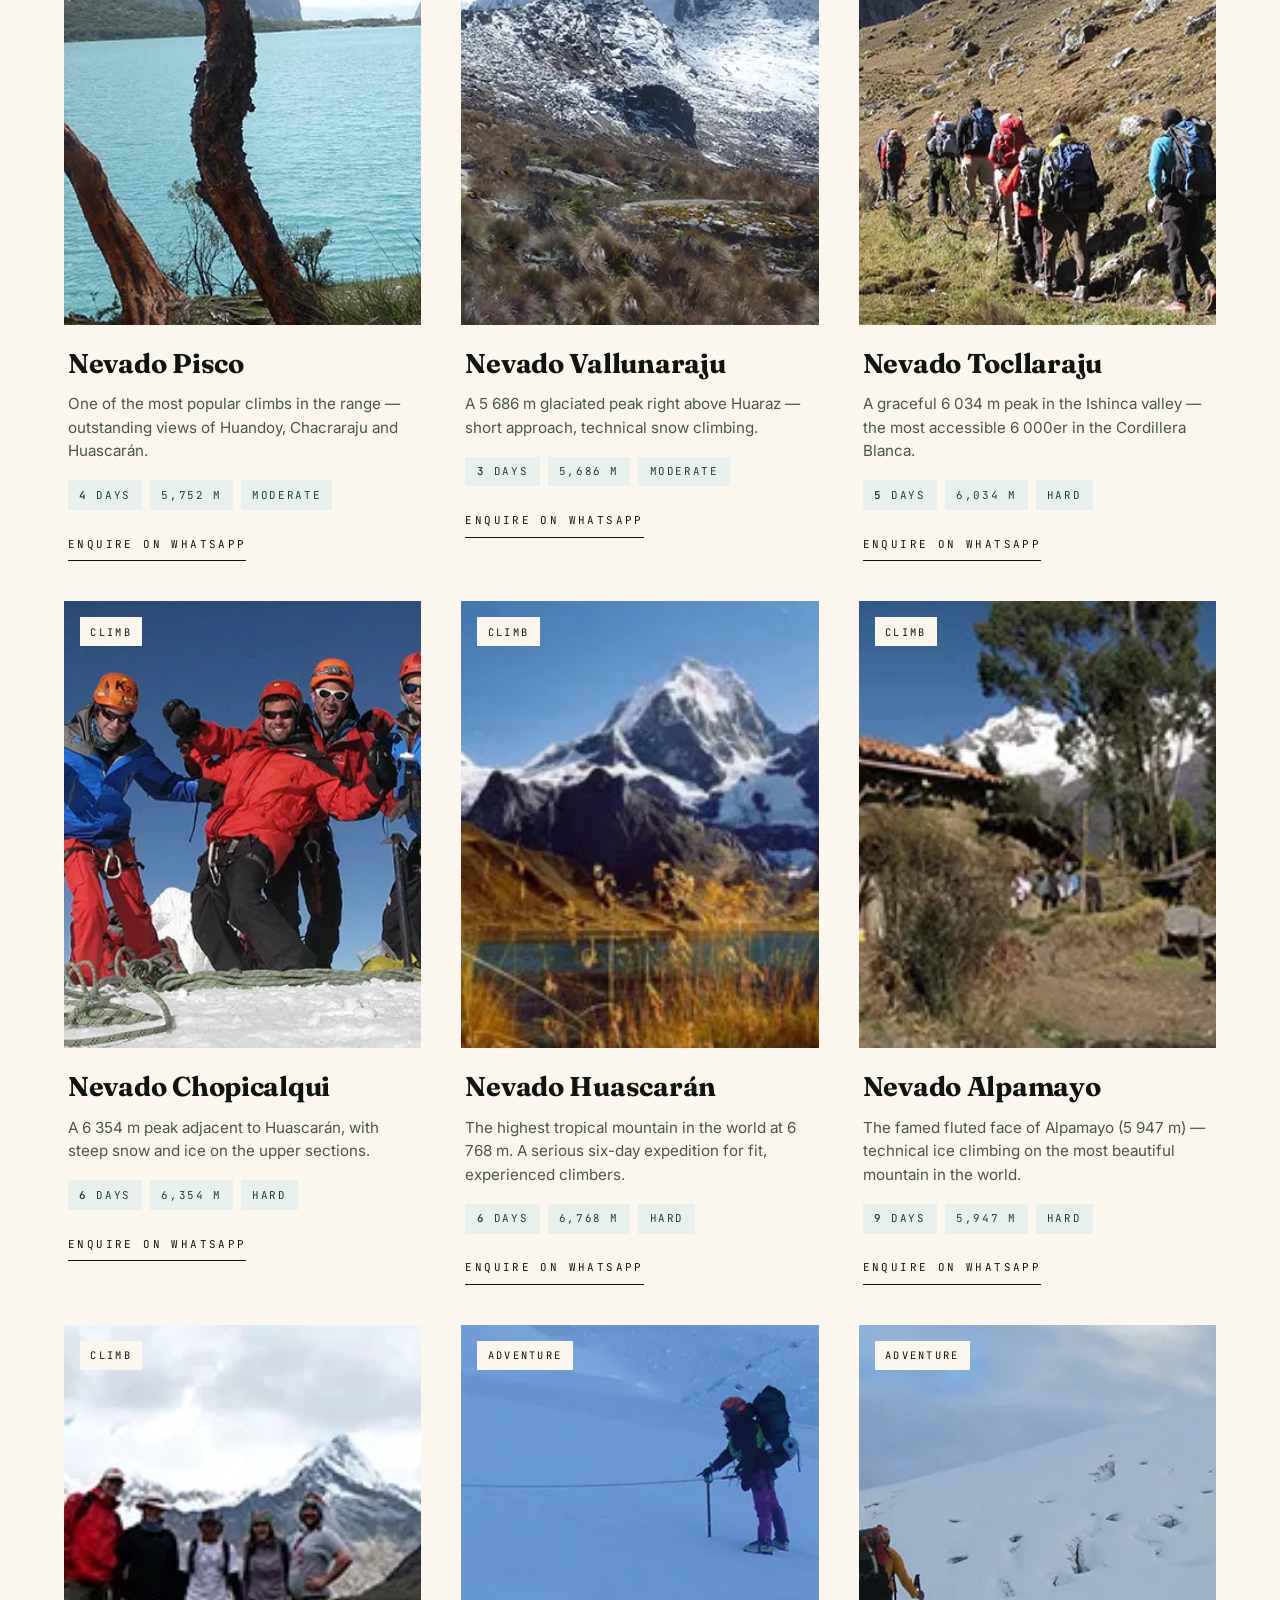
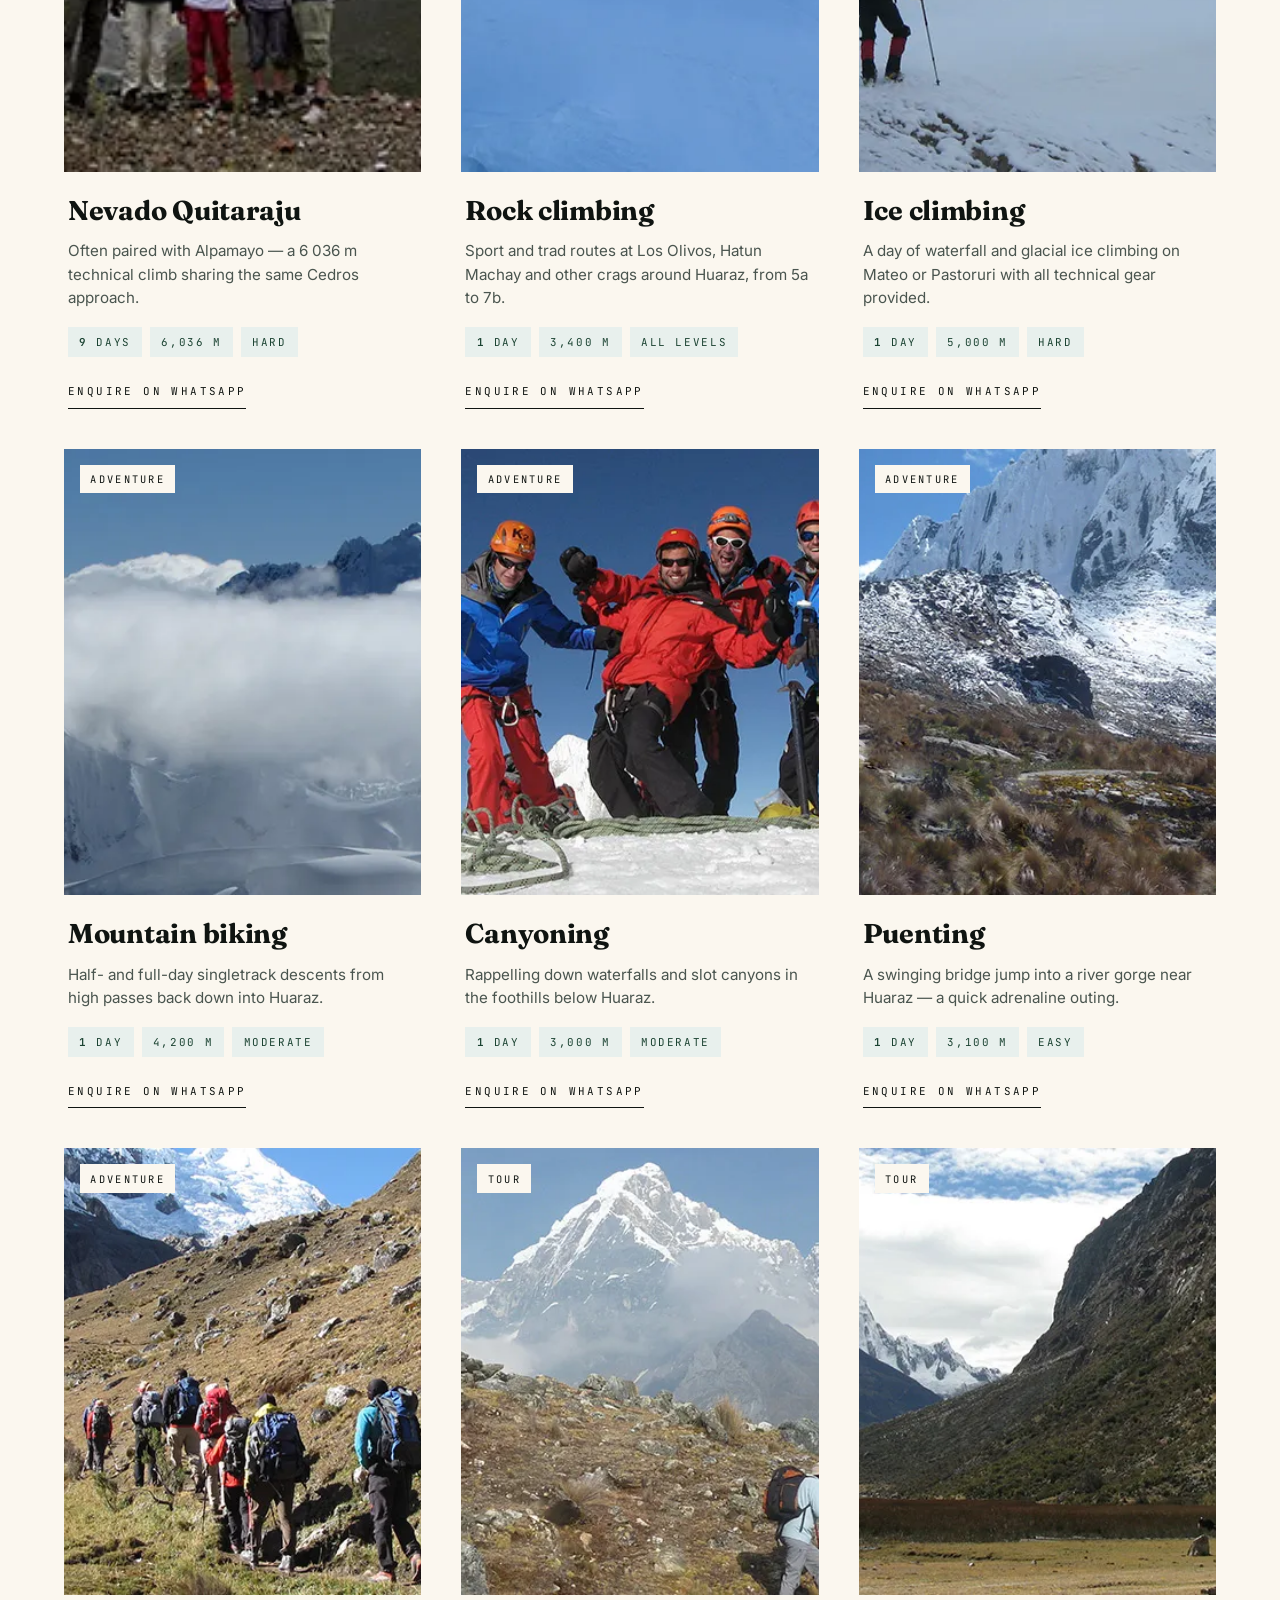
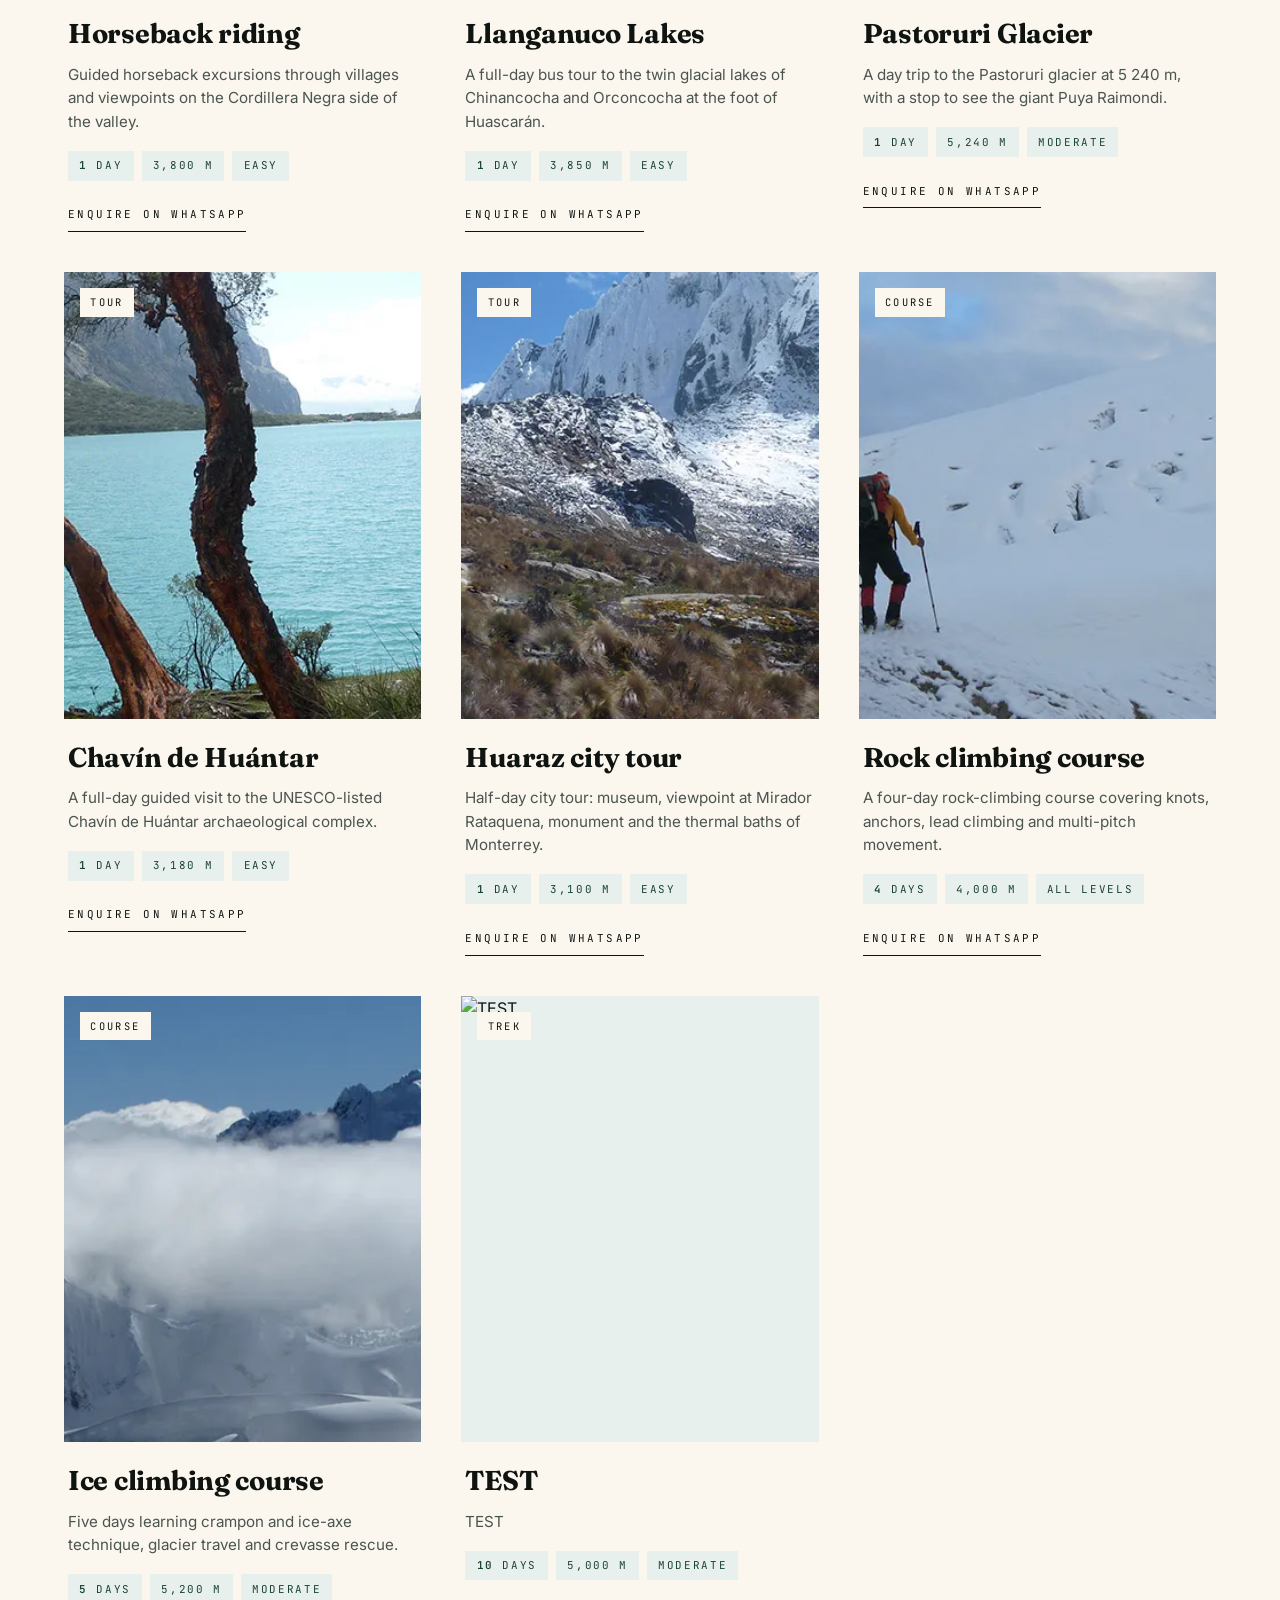
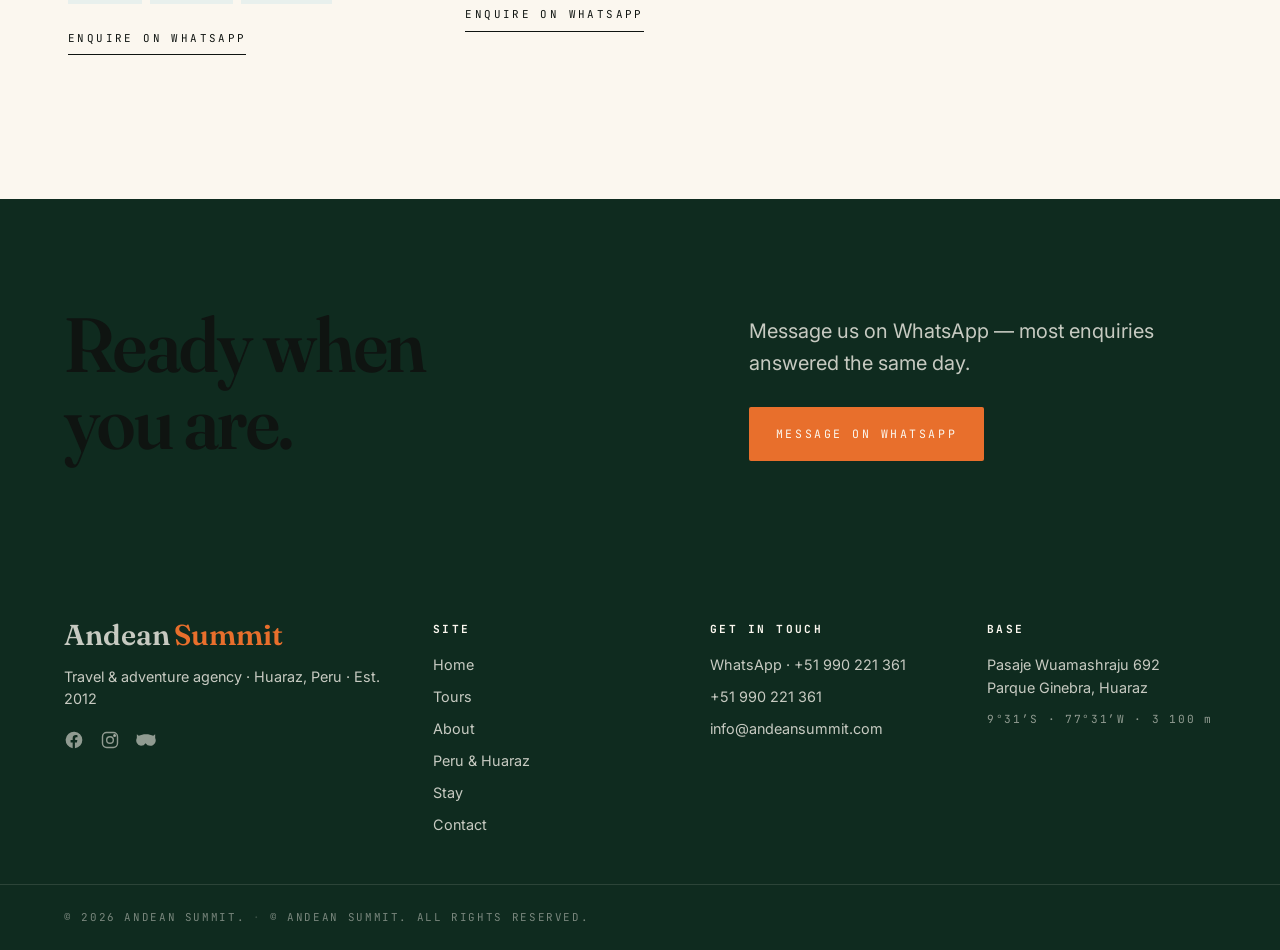
==== commit f81d6cbc: "Tours: card opens modal with upcoming departures + Enquire CTA" ====
--- a/tours.html
+++ b/tours.html
@@ -59,10 +59,27 @@
 
   <div id="footer-mount"></div>
 
+  <div class="tour-modal" id="tourModal" hidden aria-hidden="true" role="dialog" aria-modal="true" aria-labelledby="tmTitle">
+    <div class="tour-modal-backdrop" data-close></div>
+    <div class="tour-modal-card" role="document">
+      <button class="tour-modal-close" type="button" data-close aria-label="Close">
+        <svg width="22" height="22" viewBox="0 0 22 22" fill="none" stroke="currentColor" stroke-width="1.6" stroke-linecap="round"><line x1="4" y1="4" x2="18" y2="18"/><line x1="18" y1="4" x2="4" y2="18"/></svg>
+      </button>
+      <div class="tour-modal-media"><img id="tmImg" src="" alt=""></div>
+      <div class="tour-modal-body">
+        <span class="kicker" id="tmCat"></span>
+        <h2 class="font-display" id="tmTitle"></h2>
+        <p class="tour-modal-sum" id="tmSum"></p>
+        <h3 class="tour-modal-h" data-i18n="tours.modal.nextDates">Next available dates</h3>
+        <ul class="tour-modal-deps" id="tmDeps"></ul>
+        <a class="btn btn-dark" id="tmCta" href="#" target="_blank" rel="noopener" data-i18n="tours.card.inquire">Enquire on WhatsApp</a>
+      </div>
+    </div>
+  </div>
+
   <script src="js/translations.js"></script>
   <script src="js/components.js"></script>
   <script src="js/main.js"></script>
-  <script src="js/tours-data.js"></script>
   <script src="js/tours.js"></script>
 </body>
 </html>
--- a/css/styles.css
+++ b/css/styles.css
@@ -1,6 +1,12 @@
 /* ============================================================
    Andean Summit — editorial / cinematic styles
    Mobile-first. Desktop refinements at md (≥768px), lg (≥1024px).
+   ============================================================ */
+
+/* ============================================================
+   HOME PAGE — EXPEDITION-LOG TREATMENT
+   (kept at the bottom of the file in its own block,
+    everything above remains the shared base theme)
    ============================================================ */
 
 :root {
@@ -341,6 +347,42 @@
   .section-header .lede { justify-self: end; }
 }
 
+/* ============ STATS BAND ============ */
+.stats-band {
+  padding: 3rem 0;
+  border-bottom: 1px solid var(--line);
+}
+@media (min-width: 768px) { .stats-band { padding: 4.5rem 0; } }
+.stats-grid {
+  display: grid;
+  gap: 2.5rem 1rem;
+  grid-template-columns: repeat(2, 1fr);
+  text-align: center;
+}
+@media (min-width: 768px) { .stats-grid { grid-template-columns: repeat(4, 1fr); gap: 1.5rem; } }
+.stat {
+  display: flex; flex-direction: column;
+  align-items: center; gap: .5rem;
+}
+.stat-num {
+  font-size: clamp(2.75rem, 6vw, 4.75rem);
+  font-weight: 600;
+  line-height: 1;
+  letter-spacing: -.03em;
+  color: var(--forest-dark);
+  display: inline-flex; align-items: baseline; gap: .05em;
+}
+.stat-num sup { font-size: .55em; vertical-align: super; color: var(--alpine); font-weight: 500; }
+.stat-unit { font-size: .45em; font-weight: 500; color: var(--ink-soft); margin-left: .1em; }
+.stat-label {
+  font-family: 'JetBrains Mono', monospace;
+  font-size: .7rem;
+  letter-spacing: .2em;
+  text-transform: uppercase;
+  color: var(--ink-soft);
+  max-width: 18ch;
+}
+
 /* ============ FIVE CATEGORIES ============ */
 .cat-grid {
   display: grid; gap: 1.25rem;
@@ -392,7 +434,11 @@
   width: 100%; height: 100%; object-fit: cover;
   transition: transform var(--t-slow);
 }
+.tour-card { cursor: pointer; outline: none; }
+.tour-card:focus-visible { box-shadow: 0 0 0 2px var(--alpine); }
 .tour-card:hover .tour-media img { transform: scale(1.04); }
+.tour-card:hover .tour-name { color: var(--alpine); }
+.tour-name { transition: color var(--t-fast); }
 .tour-badge {
   position: absolute; top: 1rem; left: 1rem;
   background: var(--cream); color: var(--ink);
@@ -639,4 +685,1179 @@
   *, *::before, *::after { animation-duration: .01ms !important; transition-duration: .01ms !important; }
   [data-reveal] { opacity: 1 !important; transform: none !important; }
   .hero-bg { transform: none !important; }
-}
+  .marquee-track { animation: none !important; }
+}
+
+/* ============================================================
+   ▼▼▼ HOME-PAGE EDITORIAL LAYER ▼▼▼
+   Only loads visually on body.home-themed — additive on top of
+   the base theme so other pages are unaffected.
+   ============================================================ */
+
+/* ---------- Grain overlay (page-wide) ---------- */
+.grain {
+  position: fixed; inset: 0; z-index: 200;
+  pointer-events: none;
+  opacity: .045;
+  mix-blend-mode: multiply;
+  background-image: url("data:image/svg+xml;utf8,<svg xmlns='http://www.w3.org/2000/svg' width='240' height='240'><filter id='n'><feTurbulence type='fractalNoise' baseFrequency='0.85' numOctaves='2' stitchTiles='stitch'/><feColorMatrix values='0 0 0 0 0 0 0 0 0 0 0 0 0 0 0 0 0 0 .9 0'/></filter><rect width='100%' height='100%' filter='url(%23n)'/></svg>");
+  background-size: 240px 240px;
+}
+
+/* ---------- Fig. tag (small magazine label inside kickers) ---------- */
+.fig-tag {
+  font-family: 'Fraunces', serif;
+  font-style: italic;
+  font-weight: 500;
+  font-size: .82rem;
+  letter-spacing: .01em;
+  text-transform: none;
+  color: var(--alpine);
+  margin-right: .6rem;
+  position: relative;
+  padding-right: .8rem;
+}
+.fig-tag::after {
+  content: '';
+  position: absolute;
+  right: 0; top: 50%; transform: translateY(-50%);
+  width: 1px; height: 14px; background: currentColor; opacity: .35;
+}
+.section--dark .fig-tag { color: var(--alpine); }
+.home-themed .kicker::before { display: none; }
+.home-themed .kicker {
+  gap: 0;
+  display: inline-flex; align-items: center;
+}
+
+/* ---------- HERO additions ---------- */
+.home-themed .hero { min-height: 100svh; }
+
+/* Brighter, more cinematic gradient — tightened to a darker top-bar + bottom-only fade */
+.home-themed .hero::after {
+  background:
+    linear-gradient(180deg, rgba(15,20,17,.55) 0%, rgba(15,20,17,.05) 18%, rgba(15,20,17,.05) 55%, rgba(15,20,17,.78) 100%) !important;
+}
+
+/* Crossfading slideshow */
+.hero-slideshow {
+  position: absolute; inset: 0;
+  z-index: -2;
+  overflow: hidden;
+}
+.hero-slide {
+  position: absolute; inset: 0;
+  background-size: cover;
+  background-position: center;
+  opacity: 0;
+  transform: scale(1.06);
+  transition: opacity 2.2s cubic-bezier(.45,0,.2,1);
+  animation: heroDrift 22s ease-in-out infinite alternate;
+  will-change: opacity, transform;
+}
+.hero-slide.is-active { opacity: 1; }
+@keyframes heroDrift {
+  from { transform: scale(1.06) translate(0, 0); }
+  to   { transform: scale(1.12) translate(-1.4%, -1.2%); }
+}
+
+/* Atmospheric drifting particles (dust / light snow) */
+.hero-particles {
+  position: absolute; inset: 0;
+  pointer-events: none;
+  overflow: hidden;
+  z-index: 1;
+}
+.hero-particles span {
+  position: absolute;
+  display: block;
+  width: 4px; height: 4px;
+  border-radius: 50%;
+  background: rgba(251,247,239,.55);
+  filter: blur(.4px);
+  opacity: 0;
+  bottom: -20px;
+  animation: drift 14s linear infinite;
+}
+@keyframes drift {
+  0%   { transform: translate(0, 0); opacity: 0; }
+  10%  { opacity: .6; }
+  100% { transform: translate(-80px, -110vh) rotate(180deg); opacity: 0; }
+}
+.hero-particles span:nth-child(1)  { left: 4%;  width: 3px; height: 3px; animation-duration: 16s; animation-delay: 0s; }
+.hero-particles span:nth-child(2)  { left: 12%; width: 2px; height: 2px; animation-duration: 11s; animation-delay: 2s; }
+.hero-particles span:nth-child(3)  { left: 18%; width: 5px; height: 5px; animation-duration: 18s; animation-delay: 4s; }
+.hero-particles span:nth-child(4)  { left: 24%; width: 2px; height: 2px; animation-duration: 13s; animation-delay: 1s; }
+.hero-particles span:nth-child(5)  { left: 33%; width: 4px; height: 4px; animation-duration: 15s; animation-delay: 6s; }
+.hero-particles span:nth-child(6)  { left: 41%; width: 3px; height: 3px; animation-duration: 12s; animation-delay: 3s; }
+.hero-particles span:nth-child(7)  { left: 48%; width: 2px; height: 2px; animation-duration: 19s; animation-delay: 5s; }
+.hero-particles span:nth-child(8)  { left: 55%; width: 5px; height: 5px; animation-duration: 14s; animation-delay: 0s; }
+.hero-particles span:nth-child(9)  { left: 62%; width: 3px; height: 3px; animation-duration: 17s; animation-delay: 7s; }
+.hero-particles span:nth-child(10) { left: 70%; width: 2px; height: 2px; animation-duration: 13s; animation-delay: 2s; }
+.hero-particles span:nth-child(11) { left: 77%; width: 4px; height: 4px; animation-duration: 16s; animation-delay: 8s; }
+.hero-particles span:nth-child(12) { left: 84%; width: 3px; height: 3px; animation-duration: 12s; animation-delay: 4s; }
+.hero-particles span:nth-child(13) { left: 91%; width: 2px; height: 2px; animation-duration: 18s; animation-delay: 1s; }
+.hero-particles span:nth-child(14) { left: 8%;  width: 2px; height: 2px; animation-duration: 14s; animation-delay: 9s; }
+.hero-particles span:nth-child(15) { left: 28%; width: 3px; height: 3px; animation-duration: 17s; animation-delay: 6s; }
+.hero-particles span:nth-child(16) { left: 50%; width: 2px; height: 2px; animation-duration: 13s; animation-delay: 10s; }
+.hero-particles span:nth-child(17) { left: 68%; width: 4px; height: 4px; animation-duration: 15s; animation-delay: 3s; }
+.hero-particles span:nth-child(18) { left: 88%; width: 3px; height: 3px; animation-duration: 19s; animation-delay: 7s; }
+
+/* ---------- Scroll progress bar (sticky to top) ---------- */
+.scroll-progress {
+  position: fixed; top: 0; left: 0; right: 0;
+  height: 2px;
+  background: rgba(15,20,17,.08);
+  z-index: 100;
+  pointer-events: none;
+}
+.scroll-progress-bar {
+  height: 100%;
+  width: 0%;
+  background: linear-gradient(90deg, var(--alpine) 0%, var(--alpine-dark) 100%);
+  box-shadow: 0 0 12px var(--alpine);
+  transition: width .15s linear;
+}
+
+/* ---------- Sticky elevation tracker (right side) ---------- */
+.elev-track {
+  position: fixed;
+  right: 1.25rem;
+  top: 50%;
+  transform: translateY(-50%);
+  z-index: 40;
+  display: none;
+  flex-direction: column;
+  gap: .2rem;
+  align-items: flex-end;
+  padding: .85rem 1rem;
+  background: rgba(251,247,239,.85);
+  backdrop-filter: blur(10px);
+  border: 1px solid var(--line);
+  font-family: 'JetBrains Mono', monospace;
+  color: var(--ink);
+  opacity: 0;
+  transition: opacity .4s ease;
+  pointer-events: none;
+}
+@media (min-width: 1024px) { .elev-track { display: flex; right: 1.5rem; } }
+.elev-track.is-visible { opacity: 1; }
+.elev-track-label {
+  font-size: .58rem;
+  letter-spacing: .25em;
+  text-transform: uppercase;
+  color: var(--ink-soft);
+}
+.elev-track-val {
+  font-family: 'Fraunces', serif;
+  font-size: 1.4rem;
+  font-weight: 500;
+  line-height: 1;
+  color: var(--forest-dark);
+  font-variation-settings: 'opsz' 144;
+}
+.elev-track-unit { font-size: .55em; opacity: .55; margin-left: .15em; }
+.elev-track-loc {
+  font-size: .58rem;
+  letter-spacing: .2em;
+  text-transform: uppercase;
+  color: var(--alpine);
+}
+
+/* ---------- Custom cursor (desktop, hover-capable) ---------- */
+.cursor {
+  position: fixed;
+  top: 0; left: 0;
+  width: 32px; height: 32px;
+  border: 1px solid var(--alpine);
+  border-radius: 50%;
+  pointer-events: none;
+  z-index: 999;
+  transform: translate(-50%, -50%);
+  transition: width .25s ease, height .25s ease, border-color .25s ease, background .25s ease, opacity .25s ease;
+  mix-blend-mode: difference;
+  display: none;
+  opacity: 0;
+}
+@media (min-width: 1024px) and (hover: hover) and (pointer: fine) {
+  .cursor { display: block; }
+}
+.cursor.is-on { opacity: 1; }
+.cursor-dot {
+  position: absolute;
+  top: 50%; left: 50%;
+  width: 4px; height: 4px;
+  background: var(--alpine);
+  border-radius: 50%;
+  transform: translate(-50%, -50%);
+}
+.cursor.is-hover {
+  width: 60px; height: 60px;
+  background: rgba(232,111,44,.15);
+  border-color: var(--alpine);
+}
+.cursor.is-hover .cursor-dot { width: 6px; height: 6px; }
+
+/* ---------- Iteration 2: magnetic + tilt + glow ---------- */
+
+/* Category row mouse-tracking glow underline */
+.cat-row { position: relative; }
+.row-glow {
+  position: absolute;
+  bottom: -1px; left: 50%;
+  width: 90px; height: 2px;
+  background: radial-gradient(ellipse at center, var(--alpine) 0%, transparent 70%);
+  transform: translateX(-50%);
+  opacity: 0;
+  pointer-events: none;
+  transition: opacity .25s ease;
+  filter: blur(.5px);
+}
+
+/* Featured tour cards — 3D tilt context */
+.section--glacier .tour-card { perspective: 900px; will-change: transform; }
+.section--glacier .tour-media,
+.section--glacier .tour-body { transition: transform .35s ease-out; will-change: transform; }
+
+/* Stat hover-reveal */
+.stat { cursor: pointer; }
+.stat-extra {
+  display: block;
+  margin-top: .5rem;
+  font-family: 'Inter', sans-serif;
+  font-size: .72rem;
+  line-height: 1.4;
+  color: var(--ink-soft);
+  font-style: italic;
+  max-width: 22ch;
+  opacity: 0;
+  transform: translateY(6px);
+  transition: opacity .35s ease, transform .35s ease;
+  text-transform: none;
+  letter-spacing: 0;
+  pointer-events: none;
+}
+@media (hover: hover) and (pointer: fine) {
+  .stat:hover .stat-extra { opacity: 1; transform: translateY(0); }
+}
+
+/* Magnetic button polish — keep transform smooth */
+.btn-primary { position: relative; overflow: hidden; }
+.btn-primary::before {
+  content: '';
+  position: absolute; inset: 0;
+  background: radial-gradient(circle at var(--mx, 50%) var(--my, 50%), rgba(255,255,255,.25) 0%, transparent 50%);
+  opacity: 0;
+  transition: opacity .3s ease;
+  pointer-events: none;
+}
+.btn-primary:hover::before { opacity: 1; }
+
+/* ============================================================
+   Iteration 3 — SIGNATURE MOMENTS
+   ============================================================ */
+
+/* ---------- Infinite ticker band ---------- */
+.ticker {
+  background: var(--ink);
+  color: var(--cream);
+  padding: 1.1rem 0;
+  overflow: hidden;
+  position: relative;
+}
+.ticker::before, .ticker::after {
+  content: '';
+  position: absolute; top: 0; bottom: 0;
+  width: 80px; z-index: 2; pointer-events: none;
+}
+.ticker::before { left: 0;  background: linear-gradient(90deg, var(--ink), transparent); }
+.ticker::after  { right: 0; background: linear-gradient(270deg, var(--ink), transparent); }
+.ticker-track {
+  display: flex; gap: 2.5rem;
+  width: max-content;
+  animation: tickerScroll 50s linear infinite;
+  font-family: 'Fraunces', serif;
+  font-style: italic;
+  font-weight: 400;
+  font-size: clamp(1.2rem, 2.4vw, 2rem);
+  letter-spacing: -.01em;
+}
+.ticker-track span { white-space: nowrap; }
+.ticker-track span:nth-child(odd) { color: var(--alpine); }
+@keyframes tickerScroll {
+  from { transform: translateX(0); }
+  to   { transform: translateX(-50%); }
+}
+
+/* ---------- Wordmark moment ---------- */
+.wordmark-section {
+  position: relative;
+  min-height: 80svh;
+  display: flex; align-items: center; justify-content: center;
+  overflow: hidden;
+  isolation: isolate;
+  color: var(--cream);
+}
+.wm-bg {
+  position: absolute; inset: 0; z-index: -2;
+  background-size: cover; background-position: center;
+  transform: scale(1.06);
+  animation: heroDrift 22s ease-in-out infinite alternate;
+}
+.wm-overlay {
+  position: absolute; inset: 0; z-index: -1;
+  background:
+    linear-gradient(180deg, rgba(15,20,17,.5) 0%, rgba(15,20,17,.4) 50%, rgba(15,20,17,.7) 100%);
+}
+.wm-content {
+  position: relative;
+  text-align: center;
+  padding: 4rem var(--pad);
+  display: flex; flex-direction: column; align-items: center; gap: 1.5rem;
+}
+.wm-coord {
+  font-family: 'JetBrains Mono', monospace;
+  font-size: .7rem;
+  letter-spacing: .35em;
+  text-transform: uppercase;
+  color: var(--alpine);
+}
+.wm-title {
+  font-size: clamp(4.5rem, 18vw, 16rem);
+  line-height: .85;
+  letter-spacing: -.04em;
+  font-weight: 500;
+  font-variation-settings: 'opsz' 144, 'SOFT' 100;
+  margin: 0;
+  text-shadow: 0 12px 50px rgba(15,20,17,.55);
+}
+.wm-title em {
+  font-style: italic;
+  font-weight: 400;
+  background: linear-gradient(180deg, var(--cream) 0%, var(--alpine) 100%);
+  -webkit-background-clip: text; background-clip: text;
+  -webkit-text-fill-color: transparent; color: transparent;
+}
+.wm-meta {
+  display: flex; flex-wrap: wrap; justify-content: center; gap: .75rem 1rem;
+  font-family: 'JetBrains Mono', monospace;
+  font-size: .72rem;
+  letter-spacing: .18em;
+  text-transform: uppercase;
+  color: rgba(251,247,239,.85);
+  max-width: 60ch;
+}
+.wm-meta strong { font-size: 1.4em; font-weight: 500; color: var(--cream); }
+.wm-meta sup { font-size: .65em; opacity: .65; margin-left: .12em; }
+.wm-meta .sep { color: rgba(251,247,239,.3); }
+.wm-cta {
+  margin-top: 1rem;
+  font-family: 'JetBrains Mono', monospace;
+  font-size: .75rem;
+  letter-spacing: .22em;
+  text-transform: uppercase;
+  color: var(--cream);
+  text-decoration: none;
+  padding: 1.1rem 2rem;
+  border: 1px solid rgba(251,247,239,.4);
+  transition: all var(--t-base);
+}
+.wm-cta:hover { background: var(--alpine); border-color: var(--alpine); transform: translateY(-2px); }
+
+/* ---------- Next departure ticker / countdown ---------- */
+.departure {
+  background: var(--cream-warm);
+  border-top: 1px solid var(--line);
+  border-bottom: 1px solid var(--line);
+  padding: 2.5rem 0;
+}
+.departure-inner {
+  display: grid;
+  gap: 2rem;
+}
+@media (min-width: 1024px) {
+  .departure-inner { grid-template-columns: 1fr auto; align-items: center; gap: 4rem; }
+}
+.dep-left { display: flex; flex-direction: column; gap: .5rem; }
+.dep-status {
+  display: inline-flex; align-items: center; gap: .6rem;
+  font-family: 'JetBrains Mono', monospace;
+  font-size: .65rem;
+  letter-spacing: .25em;
+  text-transform: uppercase;
+  color: var(--alpine);
+}
+.dep-dot {
+  width: 8px; height: 8px; border-radius: 50%;
+  background: var(--alpine);
+  animation: todayPulse 1.6s ease-out infinite;
+}
+.dep-title { font-size: clamp(1.6rem, 3vw, 2.4rem); margin: 0; font-weight: 500; }
+.dep-meta { font-family: 'JetBrains Mono', monospace; font-size: .72rem; letter-spacing: .12em; color: var(--ink-soft); }
+
+.dep-right { display: flex; flex-direction: column; align-items: flex-start; gap: 1rem; }
+@media (min-width: 1024px) { .dep-right { align-items: flex-end; flex-direction: row; gap: 2rem; } }
+.dep-countdown { display: flex; gap: 1rem; }
+.dep-countdown > div {
+  display: flex; flex-direction: column; align-items: center;
+  min-width: 64px;
+}
+.cd-num {
+  font-family: 'Fraunces', serif;
+  font-size: clamp(1.8rem, 4vw, 2.6rem);
+  line-height: 1;
+  font-weight: 500;
+  color: var(--forest-dark);
+  font-variation-settings: 'opsz' 144;
+}
+.cd-label {
+  font-family: 'JetBrains Mono', monospace;
+  font-size: .55rem;
+  letter-spacing: .25em;
+  text-transform: uppercase;
+  color: var(--ink-soft);
+  margin-top: .25rem;
+}
+.dep-cta { white-space: nowrap; }
+
+/* ---------- Page-edge scroll route SVG ---------- */
+.page-route {
+  position: fixed;
+  left: 1rem;
+  top: 8rem;
+  bottom: 5rem;
+  width: 30px;
+  z-index: 39;
+  color: rgba(15,20,17,.18);
+  pointer-events: none;
+  display: none;
+}
+@media (min-width: 1280px) { .page-route { display: block; left: 1.5rem; } }
+.page-route #routePath {
+  stroke-dasharray: 1;
+  stroke-dashoffset: 1;
+  pathLength: 1;
+  transition: stroke-dashoffset .15s linear;
+}
+.section--dark + * .page-route,
+.section--dark .page-route { color: rgba(251,247,239,.4); }
+
+/* When user scrolls, the marker travels along the path — JS sets its transform */
+
+/* Cinematic letterbox bars — retract on load */
+.hero-bar {
+  position: absolute; left: 0; right: 0;
+  background: var(--ink);
+  z-index: 3;
+  height: 0;
+  pointer-events: none;
+  animation: barRetract .9s cubic-bezier(.6,0,.2,1) .2s forwards;
+}
+.hero-bar--top { top: 0; height: 18vh; transform-origin: top; }
+.hero-bar--bot { bottom: 0; height: 12vh; transform-origin: bottom; }
+@keyframes barRetract {
+  from { transform: scaleY(1); }
+  to   { transform: scaleY(0); }
+}
+.hero-bar--top { animation-name: barTopRetract; }
+.hero-bar--bot { animation-name: barBotRetract; }
+@keyframes barTopRetract { from { transform: scaleY(1); } to { transform: scaleY(0); } }
+@keyframes barBotRetract { from { transform: scaleY(1); } to { transform: scaleY(0); } }
+
+/* TODAY badge — top-left, "live operation" feel */
+.hero-today {
+  position: absolute;
+  top: 6.5rem; left: var(--pad);
+  z-index: 2;
+  display: inline-flex; align-items: center; gap: .55rem;
+  padding: .55rem .85rem;
+  background: rgba(15,20,17,.55);
+  backdrop-filter: blur(8px);
+  border: 1px solid rgba(251,247,239,.15);
+  border-radius: 999px;
+  color: rgba(251,247,239,.9);
+  font-family: 'JetBrains Mono', monospace;
+  font-size: .62rem;
+  letter-spacing: .22em;
+  text-transform: uppercase;
+  opacity: 0;
+  transform: translateY(-6px);
+  animation: todayFade .8s ease 1.2s forwards;
+}
+@media (min-width: 768px)  { .hero-today { top: 7rem;   left: var(--pad-md); } }
+@media (min-width: 1024px) { .hero-today { top: 7.5rem; left: var(--pad-lg); font-size: .68rem; } }
+.today-dot {
+  width: 8px; height: 8px; border-radius: 50%;
+  background: #5BC78F;
+  box-shadow: 0 0 0 0 rgba(91,199,143,.6);
+  animation: todayPulse 1.8s ease-out infinite;
+  flex-shrink: 0;
+}
+@keyframes todayPulse {
+  0%   { box-shadow: 0 0 0 0 rgba(91,199,143,.5); }
+  70%  { box-shadow: 0 0 0 10px rgba(91,199,143,0); }
+  100% { box-shadow: 0 0 0 0 rgba(91,199,143,0); }
+}
+@keyframes todayFade { to { opacity: 1; transform: translateY(0); } }
+
+/* ---------- Vertical altitude scale (right side desktop) ---------- */
+.hero-scale {
+  position: absolute;
+  right: var(--pad-lg);
+  top: 50%;
+  transform: translateY(-50%);
+  z-index: 2;
+  display: none;
+  align-items: stretch;
+  gap: 1rem;
+  color: rgba(251,247,239,.78);
+  height: 60vh;
+  max-height: 540px;
+}
+@media (min-width: 1280px) { .hero-scale { display: flex; } }
+.scale-track {
+  position: relative;
+  width: 1px;
+  background: rgba(251,247,239,.18);
+  flex-shrink: 0;
+}
+.scale-fill {
+  position: absolute;
+  left: 0; right: 0; top: 0;
+  height: 0;
+  background: linear-gradient(180deg, var(--alpine) 0%, var(--cream) 100%);
+  animation: scaleClimb 3.4s cubic-bezier(.4,.1,.2,1) 1.6s forwards;
+}
+.scale-dot {
+  position: absolute;
+  left: 50%;
+  top: 0;
+  width: 12px; height: 12px;
+  border-radius: 50%;
+  background: var(--alpine);
+  box-shadow: 0 0 0 4px rgba(232,111,44,.25), 0 0 14px rgba(232,111,44,.7);
+  transform: translate(-50%, -50%) scale(0);
+  animation: scaleDot 3.4s cubic-bezier(.4,.1,.2,1) 1.6s forwards;
+}
+@keyframes scaleClimb { to { height: 100%; } }
+@keyframes scaleDot {
+  0%   { transform: translate(-50%, -50%) scale(0); top: 100%; }
+  10%  { transform: translate(-50%, -50%) scale(1); }
+  100% { transform: translate(-50%, -50%) scale(1); top: 0; }
+}
+.scale-marks {
+  position: relative;
+  width: 4.5rem;
+  font-family: 'JetBrains Mono', monospace;
+  font-size: .7rem;
+  letter-spacing: .1em;
+}
+.scale-marks span {
+  position: absolute;
+  left: 0;
+  top: calc((1 - var(--p)) * 100%);
+  transform: translateY(-50%);
+  white-space: nowrap;
+  opacity: 0;
+  animation: markFade .5s ease forwards;
+}
+.scale-marks span sup { font-size: .7em; opacity: .7; }
+.scale-marks span:nth-child(1) { animation-delay: 1.6s; }
+.scale-marks span:nth-child(2) { animation-delay: 2.3s; }
+.scale-marks span:nth-child(3) { animation-delay: 3.0s; }
+.scale-marks span:nth-child(4) { animation-delay: 3.7s; }
+.scale-marks span:nth-child(5) { animation-delay: 4.4s; color: var(--alpine); font-weight: 500; }
+@keyframes markFade { to { opacity: 1; } }
+
+.scale-label {
+  position: absolute;
+  right: -1.5rem;
+  top: 50%;
+  transform: translateY(-50%) rotate(90deg);
+  transform-origin: center;
+  font-family: 'JetBrains Mono', monospace;
+  font-size: .58rem;
+  letter-spacing: .3em;
+  text-transform: uppercase;
+  color: rgba(251,247,239,.4);
+  white-space: nowrap;
+}
+
+/* ---------- Headline word-mask reveal ---------- */
+[data-word-reveal] .w {
+  display: inline-block;
+  overflow: hidden;
+  vertical-align: bottom;
+  line-height: 1;
+  padding-bottom: .04em; /* prevent descender clipping */
+}
+[data-word-reveal] .wi {
+  display: inline-block;
+  transform: translateY(110%);
+  transition: transform 1.1s cubic-bezier(.2,.7,.2,1);
+}
+[data-word-reveal].is-revealed .w .wi {
+  transform: translateY(0);
+  transition-delay: calc(var(--i, 0) * .12s + .35s);
+}
+[data-word-reveal] .w.w--em .wi {
+  font-style: italic;
+  font-weight: 500;
+  color: var(--alpine);
+  font-variation-settings: 'opsz' 144, 'SOFT' 80;
+}
+.section--dark [data-word-reveal] .w.w--em .wi { color: var(--alpine); }
+
+/* Topographic ridgeline drawn over the hero */
+.hero-topo {
+  position: absolute;
+  left: 0; right: 0;
+  top: 50%;
+  width: 100%;
+  height: 240px;
+  transform: translateY(-50%);
+  color: rgba(251,247,239,.18);
+  z-index: 0;
+  pointer-events: none;
+  display: none;
+}
+@media (min-width: 1024px) { .hero-topo { display: block; } }
+.hero-topo path {
+  stroke-dasharray: 3000;
+  stroke-dashoffset: 3000;
+  animation: drawRidge 2.6s cubic-bezier(.4,.1,.2,1) .4s forwards;
+}
+.hero-topo circle {
+  opacity: 0;
+  animation: fadePeak .8s ease 2.8s forwards;
+}
+@keyframes drawRidge { to { stroke-dashoffset: 0; } }
+@keyframes fadePeak  { to { opacity: 1; } }
+
+/* Magazine issue label, top-right */
+.hero-issue {
+  position: absolute;
+  top: 6.5rem; right: var(--pad);
+  z-index: 2;
+  display: none;
+  flex-direction: column;
+  align-items: flex-end;
+  gap: .25rem;
+  color: rgba(251,247,239,.88);
+  text-align: right;
+}
+@media (min-width: 768px)  { .hero-issue { display: flex; right: var(--pad-md); top: 7rem; } }
+@media (min-width: 1024px) { .hero-issue { right: var(--pad-lg); top: 7.5rem; } }
+.issue-num {
+  font-family: 'Fraunces', serif;
+  font-style: italic;
+  font-weight: 500;
+  font-size: 1.15rem;
+  letter-spacing: -.005em;
+}
+.issue-meta {
+  font-family: 'JetBrains Mono', monospace;
+  font-size: .62rem;
+  letter-spacing: .25em;
+  text-transform: uppercase;
+  opacity: .7;
+}
+
+/* Coordinate / altitude readout, bottom-left */
+.hero-readout {
+  position: absolute;
+  left: var(--pad); right: var(--pad);
+  bottom: 2rem;
+  z-index: 2;
+  display: none;
+  gap: 2.5rem;
+  align-items: flex-end;
+  color: rgba(251,247,239,.85);
+  border-top: 1px solid rgba(251,247,239,.18);
+  padding-top: 1.25rem;
+}
+@media (min-width: 768px)  { .hero-readout { display: flex; left: var(--pad-md); right: var(--pad-md); } }
+@media (min-width: 1024px) { .hero-readout { left: var(--pad-lg); right: calc(var(--pad-lg) + 7rem); bottom: 2.5rem; gap: 3.5rem; } }
+.ro-group { display: flex; flex-direction: column; gap: .35rem; }
+.ro-label {
+  font-family: 'JetBrains Mono', monospace;
+  font-size: .6rem;
+  letter-spacing: .3em;
+  text-transform: uppercase;
+  color: rgba(251,247,239,.55);
+}
+.ro-val {
+  font-family: 'JetBrains Mono', monospace;
+  font-size: .82rem;
+  letter-spacing: .12em;
+  color: var(--cream);
+}
+.ro-val--scale { display: inline-flex; align-items: center; gap: .75rem; }
+.ro-tick {
+  display: inline-block;
+  height: 1px;
+  width: 60px;
+  background: linear-gradient(90deg, var(--cream) 0%, var(--alpine) 60%, var(--alpine) 100%);
+  position: relative;
+}
+.ro-tick::after {
+  content: '';
+  position: absolute;
+  right: -3px; top: -2px;
+  width: 0; height: 0;
+  border-left: 5px solid var(--alpine);
+  border-top: 2.5px solid transparent;
+  border-bottom: 2.5px solid transparent;
+}
+
+/* Hide the duplicate scroll badge when readout exists on desktop */
+@media (min-width: 768px) { .home-themed .hero-scroll { display: none; } }
+
+/* Boost hero title size on desktop with subtle emphasis */
+.home-themed .hero h1 {
+  font-size: clamp(2.75rem, 11vw, 9rem);
+  font-variation-settings: 'opsz' 144, 'SOFT' 30;
+}
+
+/* ---------- STATS BAND refinement ---------- */
+.home-themed .stats-band {
+  border-top: 1px solid var(--line);
+  background: var(--cream);
+  position: relative;
+}
+.home-themed .stats-band::before,
+.home-themed .stats-band::after {
+  content: '';
+  position: absolute; left: 0; right: 0;
+  height: 1px; background: var(--line);
+}
+.home-themed .stats-band::before { top: 0; }
+.home-themed .stats-band::after  { bottom: 0; }
+.home-themed .stats-grid { gap: 2rem 0; }
+@media (min-width: 768px) {
+  .home-themed .stats-grid > .stat:not(:last-child) {
+    border-right: 1px solid var(--line);
+  }
+}
+.home-themed .stat-num {
+  font-size: clamp(3rem, 7vw, 5.5rem);
+  font-weight: 500;
+  letter-spacing: -.04em;
+  font-variation-settings: 'opsz' 144;
+}
+
+/* ---------- FIVE WAYS — editorial vertical list ---------- */
+.section--topo {
+  position: relative;
+  overflow: hidden;
+}
+.section--topo::before {
+  content: '';
+  position: absolute;
+  inset: 0;
+  background-image: url("data:image/svg+xml;utf8,<svg xmlns='http://www.w3.org/2000/svg' width='1200' height='600' viewBox='0 0 1200 600'><g fill='none' stroke='%231B4332' stroke-opacity='.06' stroke-width='1'><path d='M0 540 Q200 460 400 500 T800 470 T1200 510'/><path d='M0 480 Q200 400 400 440 T800 410 T1200 450'/><path d='M0 420 Q200 340 400 380 T800 350 T1200 390'/><path d='M0 360 Q200 280 400 320 T800 290 T1200 330'/><path d='M0 300 Q200 220 400 260 T800 230 T1200 270'/></g></svg>");
+  background-size: 100% 100%;
+  background-position: center bottom;
+  background-repeat: no-repeat;
+  pointer-events: none;
+}
+.section--topo > .container { position: relative; z-index: 1; }
+
+.cat-list {
+  list-style: none;
+  margin: 0; padding: 0;
+  border-top: 1px solid var(--line);
+  position: relative;
+}
+.cat-list li { border-bottom: 1px solid var(--line); }
+.cat-row {
+  display: grid;
+  grid-template-columns: auto 1fr auto;
+  align-items: center;
+  gap: 1rem 1.5rem;
+  padding: 1.75rem .25rem;
+  text-decoration: none;
+  color: inherit;
+  transition: padding-left .5s cubic-bezier(.2,.7,.2,1), color .3s ease;
+  position: relative;
+}
+@media (min-width: 768px) {
+  .cat-row {
+    grid-template-columns: 90px 1fr 140px 32px;
+    gap: 2rem;
+    padding: 2.4rem .25rem;
+  }
+}
+.cat-row::before {
+  content: '';
+  position: absolute;
+  left: 0; top: 0;
+  width: 0; height: 100%;
+  background: var(--forest-dark);
+  z-index: -1;
+  transition: width .55s cubic-bezier(.2,.7,.2,1);
+}
+.cat-row:hover { color: var(--cream); padding-left: 1.5rem; }
+.cat-row:hover::before { width: 100%; }
+@media (min-width: 768px) {
+  .cat-row:hover { padding-left: 2rem; }
+}
+.cat-row-num {
+  font-size: clamp(1.6rem, 3.5vw, 2.8rem);
+  font-weight: 500;
+  line-height: 1;
+  color: var(--alpine);
+  letter-spacing: -.02em;
+  font-variation-settings: 'opsz' 144;
+}
+.cat-row-body { display: flex; flex-direction: column; gap: .35rem; min-width: 0; }
+.cat-row-name {
+  font-family: 'Fraunces', serif;
+  font-size: clamp(1.6rem, 3.2vw, 2.6rem);
+  font-weight: 500;
+  letter-spacing: -.015em;
+  line-height: 1.05;
+  margin: 0;
+}
+.cat-row-sum {
+  font-size: .92rem;
+  line-height: 1.5;
+  color: var(--ink-soft);
+  margin: 0;
+  display: none;
+}
+@media (min-width: 640px) { .cat-row-sum { display: block; max-width: 56ch; } }
+.cat-row:hover .cat-row-sum { color: rgba(251,247,239,.72); }
+
+.cat-row-meta {
+  font-family: 'JetBrains Mono', monospace;
+  font-size: .68rem;
+  letter-spacing: .22em;
+  color: var(--ink-soft);
+  display: none;
+}
+@media (min-width: 768px) { .cat-row-meta { display: inline-block; text-align: right; } }
+.cat-row:hover .cat-row-meta { color: rgba(251,247,239,.6); }
+
+.cat-row-arrow {
+  font-family: 'Fraunces', serif;
+  font-size: 1.4rem;
+  color: var(--ink-soft);
+  transition: transform var(--t-base), color var(--t-base);
+  justify-self: end;
+}
+.cat-row:hover .cat-row-arrow { color: var(--alpine); transform: translate(4px,-4px); }
+
+/* Category rows — staggered slide-in (mobile + desktop) */
+.cat-list li[data-reveal] {
+  opacity: 0;
+  transform: translateY(28px);
+  transition: opacity .85s cubic-bezier(.2,.7,.2,1), transform .85s cubic-bezier(.2,.7,.2,1);
+}
+.cat-list li[data-reveal].is-in { opacity: 1; transform: translateY(0); }
+.cat-list li[data-reveal]:nth-child(1).is-in { transition-delay: 0s; }
+.cat-list li[data-reveal]:nth-child(2).is-in { transition-delay: .08s; }
+.cat-list li[data-reveal]:nth-child(3).is-in { transition-delay: .16s; }
+.cat-list li[data-reveal]:nth-child(4).is-in { transition-delay: .24s; }
+.cat-list li[data-reveal]:nth-child(5).is-in { transition-delay: .32s; }
+
+/* Subtle continuous arrow oscillation on tap/hover (works for both) */
+@keyframes arrowDrift {
+  0%, 100% { transform: translate(0,0); }
+  50%      { transform: translate(3px,-3px); }
+}
+.cat-row:hover .cat-row-arrow,
+.cat-row:active .cat-row-arrow,
+.cat-row:focus-visible .cat-row-arrow {
+  animation: arrowDrift 1.4s ease-in-out infinite;
+  color: var(--alpine);
+}
+
+/* ---------- WHY: topographic mesh overlay ---------- */
+.home-themed .section--dark { position: relative; overflow: hidden; }
+.home-themed .section--dark::before {
+  content: '';
+  position: absolute; inset: 0;
+  background-image:
+    url("data:image/svg+xml;utf8,<svg xmlns='http://www.w3.org/2000/svg' width='1200' height='800' viewBox='0 0 1200 800'><g fill='none' stroke='%23E86F2C' stroke-opacity='.08' stroke-width='1'><path d='M0 700 Q200 600 400 660 T800 620 T1200 680'/><path d='M0 620 Q200 520 400 580 T800 540 T1200 600'/><path d='M0 540 Q200 440 400 500 T800 460 T1200 520'/><path d='M0 460 Q200 360 400 420 T800 380 T1200 440'/><path d='M0 380 Q200 280 400 340 T800 300 T1200 360'/><path d='M0 300 Q200 200 400 260 T800 220 T1200 280'/><path d='M0 220 Q200 120 400 180 T800 140 T1200 200'/></g></svg>");
+  background-size: 100% 100%;
+  pointer-events: none;
+}
+.home-themed .section--dark > .container { position: relative; z-index: 1; }
+
+/* ---------- MARQUEE GALLERY ---------- */
+.marquee {
+  margin-top: 3rem;
+  overflow: hidden;
+  width: 100%;
+  position: relative;
+  mask-image: linear-gradient(90deg, transparent 0%, #000 6%, #000 94%, transparent 100%);
+}
+.marquee-track {
+  display: flex;
+  gap: 1rem;
+  width: max-content;
+  animation: marqueeScroll 60s linear infinite;
+}
+.marquee:hover .marquee-track { animation-play-state: paused; }
+.marquee-item {
+  position: relative;
+  flex: 0 0 auto;
+  width: 280px;
+  aspect-ratio: 3/4;
+  overflow: hidden;
+  background: var(--glacier);
+  text-decoration: none;
+  color: var(--cream);
+}
+@media (min-width: 768px) { .marquee-item { width: 360px; } }
+.marquee-item img {
+  width: 100%; height: 100%; object-fit: cover;
+  transition: transform .6s ease;
+}
+.marquee-item:hover img { transform: scale(1.05); }
+.marquee-item::after {
+  content: '';
+  position: absolute; inset: 0;
+  background: linear-gradient(180deg, transparent 50%, rgba(15,20,17,.7) 100%);
+}
+.m-cap {
+  position: absolute;
+  left: 1rem; bottom: 1rem;
+  font-family: 'JetBrains Mono', monospace;
+  font-size: .68rem;
+  letter-spacing: .18em;
+  text-transform: uppercase;
+  color: var(--cream);
+  z-index: 2;
+}
+@keyframes marqueeScroll {
+  from { transform: translateX(0); }
+  to   { transform: translateX(-50%); }
+}
+
+/* ---------- Section header polish on home ---------- */
+.home-themed .section-header { align-items: end; }
+.home-themed .section-header .display { font-variation-settings: 'opsz' 144, 'SOFT' 50; }
+
+/* ---------- Mobile-friendly motion (no hover required) ---------- */
+
+/* Hero peak dot — softly pulses after the ridge finishes drawing */
+.hero-topo circle {
+  animation: fadePeak .8s ease 2.8s forwards, peakPulse 3.2s ease-in-out 3.6s infinite;
+  transform-origin: 700px 30px;
+}
+@keyframes peakPulse {
+  0%, 100% { transform: scale(1);   filter: drop-shadow(0 0 0 transparent); }
+  50%      { transform: scale(1.6); filter: drop-shadow(0 0 6px var(--alpine)); }
+}
+
+/* Subtle ken-burns drift on the hero background image */
+.home-themed .hero-bg {
+  animation: heroDrift 18s ease-in-out infinite alternate;
+}
+@keyframes heroDrift {
+  from { transform: scale(1.06) translate(0, 0); }
+  to   { transform: scale(1.10) translate(-1.2%, -1.2%); }
+}
+
+/* Stats — accent underline grows in beneath each number */
+.stat { position: relative; padding-bottom: .6rem; }
+.stat::after {
+  content: '';
+  position: absolute;
+  left: 50%; bottom: -.2rem;
+  width: 0; height: 2px;
+  background: var(--alpine);
+  transform: translateX(-50%);
+  transition: width 1.6s cubic-bezier(.2,.7,.2,1) .3s;
+}
+.stats-grid.is-in .stat::after { width: 36px; }
+
+/* Featured tour cards — staggered reveal */
+.section--glacier .tour-card[data-reveal] {
+  opacity: 0;
+  transform: translateY(28px);
+  transition: opacity .85s cubic-bezier(.2,.7,.2,1), transform .85s cubic-bezier(.2,.7,.2,1);
+}
+.section--glacier .tour-card[data-reveal].is-in { opacity: 1; transform: translateY(0); }
+.section--glacier .tour-grid .tour-card:nth-child(1).is-in { transition-delay: 0s; }
+.section--glacier .tour-grid .tour-card:nth-child(2).is-in { transition-delay: .12s; }
+.section--glacier .tour-grid .tour-card:nth-child(3).is-in { transition-delay: .24s; }
+
+/* Why cards — staggered, with a left-edge line growing in */
+.why-card[data-reveal] {
+  opacity: 0;
+  transform: translateY(28px);
+  transition: opacity .9s cubic-bezier(.2,.7,.2,1), transform .9s cubic-bezier(.2,.7,.2,1);
+  position: relative;
+}
+.why-card[data-reveal].is-in { opacity: 1; transform: translateY(0); }
+.section--dark .why-grid .why-card:nth-child(1).is-in { transition-delay: 0s; }
+.section--dark .why-grid .why-card:nth-child(2).is-in { transition-delay: .12s; }
+.section--dark .why-grid .why-card:nth-child(3).is-in { transition-delay: .24s; }
+
+/* Title wipe — section h2s reveal with a soft horizontal mask */
+.home-themed .section-header[data-reveal] .display {
+  background: linear-gradient(90deg, var(--ink) 0%, var(--ink) 50%, rgba(15,20,17,.08) 50.01%, rgba(15,20,17,.08) 100%);
+  background-size: 200% 100%;
+  background-position: 100% 0;
+  -webkit-background-clip: text; background-clip: text;
+  -webkit-text-fill-color: transparent; color: transparent;
+  transition: background-position 1.2s cubic-bezier(.2,.7,.2,1) .15s;
+}
+.home-themed .section-header[data-reveal].is-in .display { background-position: 0 0; }
+.section--dark .section-header[data-reveal] .display {
+  background: linear-gradient(90deg, var(--cream) 0%, var(--cream) 50%, rgba(251,247,239,.18) 50.01%, rgba(251,247,239,.18) 100%);
+  background-size: 200% 100%;
+  background-position: 100% 0;
+  -webkit-background-clip: text; background-clip: text;
+  -webkit-text-fill-color: transparent;
+}
+
+/* Fig-tag tiny dash slides out on reveal */
+.section-header[data-reveal] .fig-tag {
+  display: inline-block;
+  opacity: 0;
+  transform: translateX(-6px);
+  transition: opacity .7s ease .1s, transform .7s cubic-bezier(.2,.7,.2,1) .1s;
+}
+.section-header[data-reveal].is-in .fig-tag { opacity: 1; transform: translateX(0); }
+
+/* Tour card image — slow zoom in on scroll into view (mobile-friendly) */
+.tour-card[data-reveal] .tour-media img {
+  transform: scale(1.08);
+  transition: transform 2s cubic-bezier(.2,.7,.2,1);
+}
+.tour-card[data-reveal].is-in .tour-media img { transform: scale(1); }
+
+/* Reduced-motion: kill everything new above */
+@media (prefers-reduced-motion: reduce) {
+  .hero-bg, .hero-topo circle,
+  .home-themed .section-header[data-reveal] .display { animation: none !important; }
+  .home-themed .section-header[data-reveal] .display,
+  .section--dark .section-header[data-reveal] .display {
+    background: none; -webkit-text-fill-color: currentColor; color: inherit;
+  }
+  .stat::after { transition: none; width: 36px; }
+  .hero-bar, .scale-fill, .scale-dot, .scale-marks span, .hero-today { animation: none !important; opacity: 1 !important; transform: none !important; }
+  .hero-bar { display: none; }
+  .scale-fill { height: 100% !important; }
+  .scale-dot { top: 0 !important; transform: translate(-50%, -50%) scale(1) !important; }
+  [data-word-reveal] .wi { transform: none !important; transition: none !important; }
+}
+
+/* ---------- Reduced motion overrides ---------- */
+@media (prefers-reduced-motion: reduce) {
+  .hero-topo path { stroke-dashoffset: 0 !important; animation: none !important; }
+  .hero-topo circle { opacity: 1 !important; animation: none !important; }
+  .marquee-track { animation: none !important; transform: none !important; }
+  .marquee { overflow-x: auto; }
+}
+
+/* ============ TOUR MODAL ============ */
+.tour-modal {
+  position: fixed; inset: 0; z-index: 1000;
+  display: flex; align-items: center; justify-content: center;
+  padding: 1.5rem;
+  opacity: 0; transition: opacity .2s ease;
+}
+.tour-modal.is-open { opacity: 1; }
+.tour-modal-backdrop {
+  position: absolute; inset: 0;
+  background: rgba(15, 20, 17, .72);
+  backdrop-filter: blur(4px);
+  -webkit-backdrop-filter: blur(4px);
+}
+.tour-modal-card {
+  position: relative;
+  width: min(720px, 100%);
+  max-height: 90vh;
+  overflow: auto;
+  background: var(--cream);
+  border-radius: var(--radius);
+  box-shadow: 0 30px 80px rgba(0, 0, 0, .35);
+  transform: translateY(12px);
+  transition: transform .25s ease;
+}
+.tour-modal.is-open .tour-modal-card { transform: translateY(0); }
+.tour-modal-close {
+  position: absolute; top: .75rem; right: .75rem;
+  width: 40px; height: 40px;
+  display: grid; place-items: center;
+  background: var(--cream); color: var(--ink);
+  border: none; border-radius: 999px;
+  cursor: pointer;
+  box-shadow: 0 4px 12px rgba(0, 0, 0, .18);
+  transition: transform var(--t-fast), background var(--t-fast), color var(--t-fast);
+  z-index: 2;
+}
+.tour-modal-close:hover { background: var(--alpine); color: var(--cream); transform: rotate(90deg); }
+.tour-modal-media {
+  aspect-ratio: 16/9;
+  overflow: hidden;
+  background: var(--glacier);
+}
+.tour-modal-media img { width: 100%; height: 100%; object-fit: cover; display: block; }
+.tour-modal-body { padding: 2rem 2rem 2.25rem; display: flex; flex-direction: column; gap: 1rem; }
+.tour-modal-body .kicker { color: var(--alpine); }
+.tour-modal-body h2 { font-size: clamp(1.8rem, 4vw, 2.4rem); line-height: 1.05; margin: 0; letter-spacing: -.015em; }
+.tour-modal-sum { color: var(--ink-soft); font-size: 1rem; line-height: 1.6; margin: 0; }
+.tour-modal-h {
+  font-family: 'JetBrains Mono', monospace;
+  font-size: .7rem;
+  letter-spacing: .22em;
+  text-transform: uppercase;
+  color: var(--forest);
+  margin: .75rem 0 0;
+}
+.tour-modal-deps {
+  list-style: none; margin: 0; padding: 0;
+  display: flex; flex-direction: column;
+  border-top: 1px solid rgba(15, 20, 17, .12);
+}
+.tour-modal-deps li {
+  padding: 1rem 0;
+  border-bottom: 1px solid rgba(15, 20, 17, .08);
+  display: grid;
+  grid-template-columns: 1fr auto;
+  gap: .35rem .75rem;
+}
+.tour-modal-deps li .tm-date {
+  font-family: 'Fraunces', serif;
+  font-size: 1.15rem;
+  font-weight: 500;
+  color: var(--ink);
+}
+.tour-modal-deps li .tm-meta {
+  justify-self: end;
+  font-family: 'JetBrains Mono', monospace;
+  font-size: .65rem;
+  letter-spacing: .18em;
+  text-transform: uppercase;
+  color: var(--forest);
+  white-space: nowrap;
+}
+.tour-modal-deps li .tm-notes {
+  grid-column: 1 / -1;
+  font-size: .88rem;
+  color: var(--ink-soft);
+  font-style: italic;
+}
+.tour-modal-empty {
+  padding: 1.25rem 0 !important;
+  font-size: .95rem;
+  color: var(--ink-soft);
+  border-bottom: none !important;
+  grid-template-columns: 1fr !important;
+}
+.tour-modal-body .btn { align-self: flex-start; margin-top: .5rem; }
+
+@media (max-width: 560px) {
+  .tour-modal { padding: 0; }
+  .tour-modal-card { max-height: 100vh; height: 100vh; border-radius: 0; width: 100%; }
+  .tour-modal-body { padding: 1.5rem 1.25rem 2rem; }
+  .tour-modal-deps li { grid-template-columns: 1fr; }
+  .tour-modal-deps li .tm-meta { justify-self: start; }
+}
+
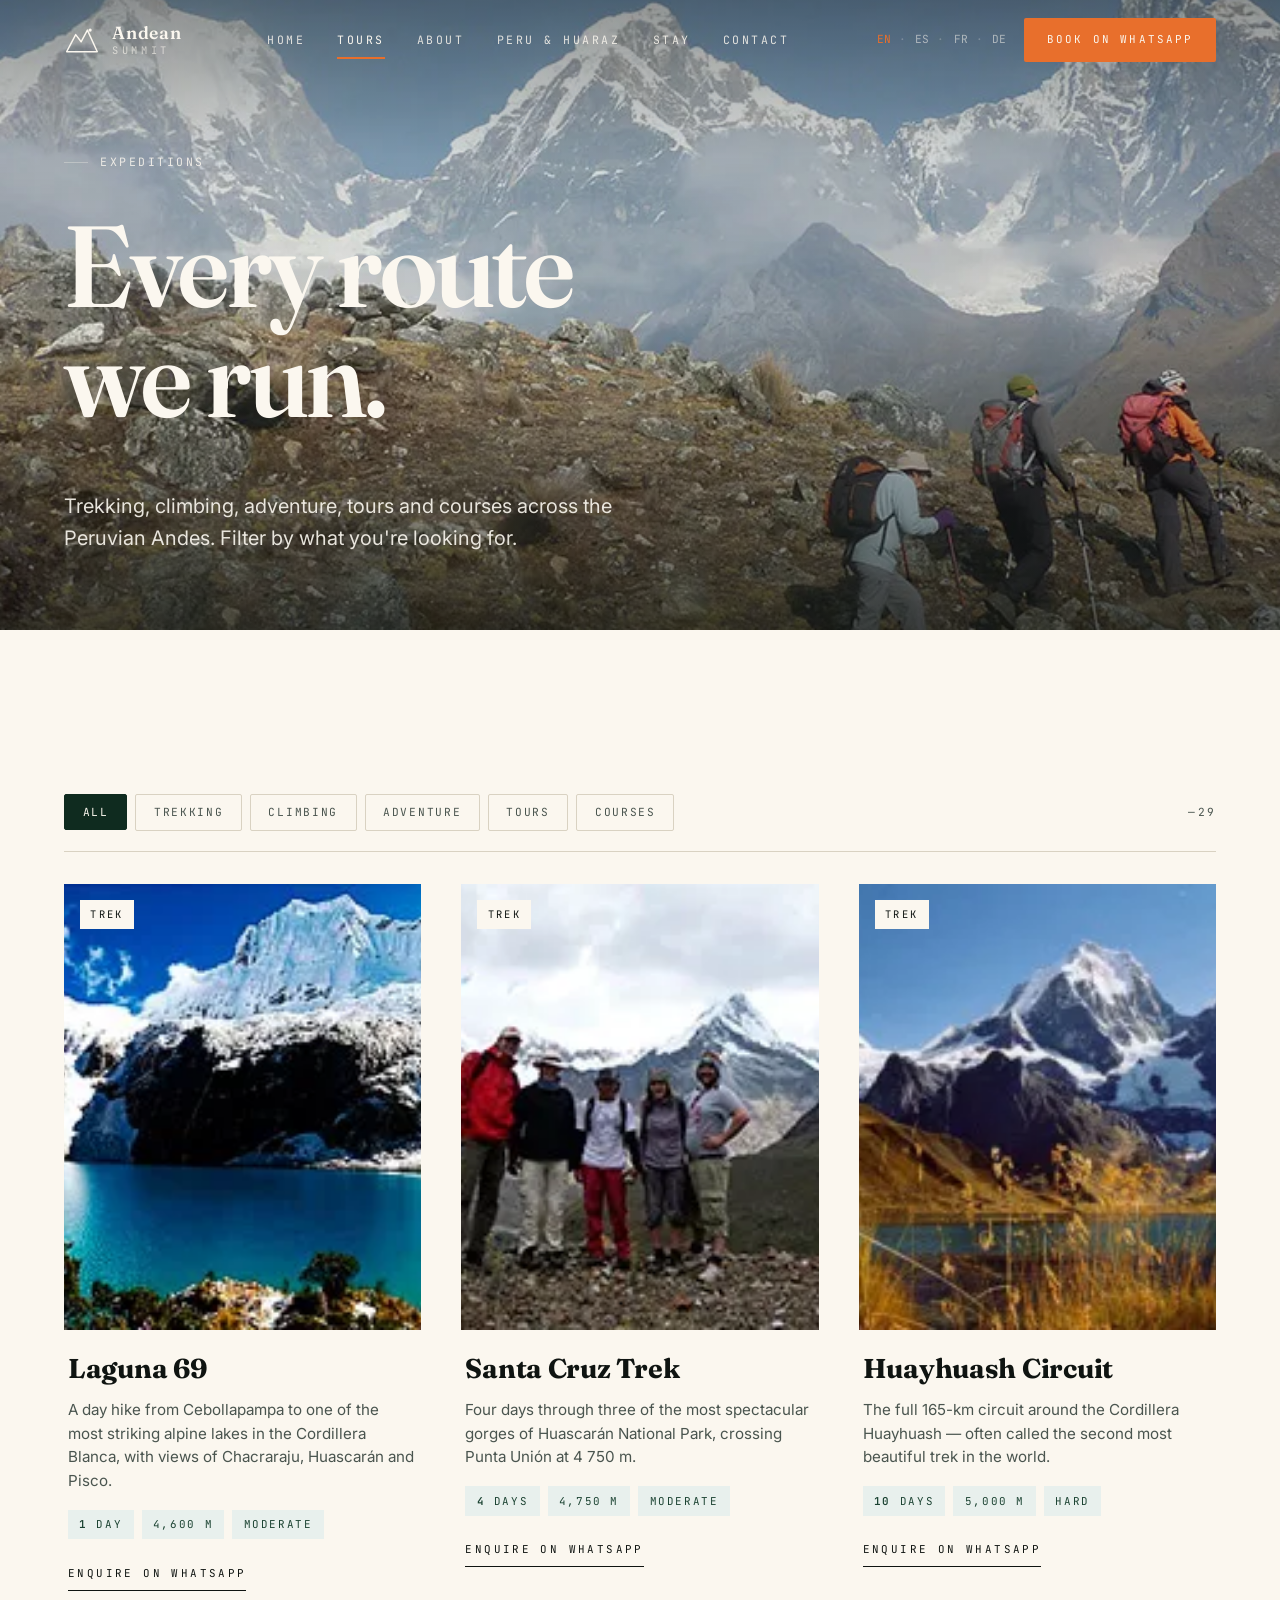
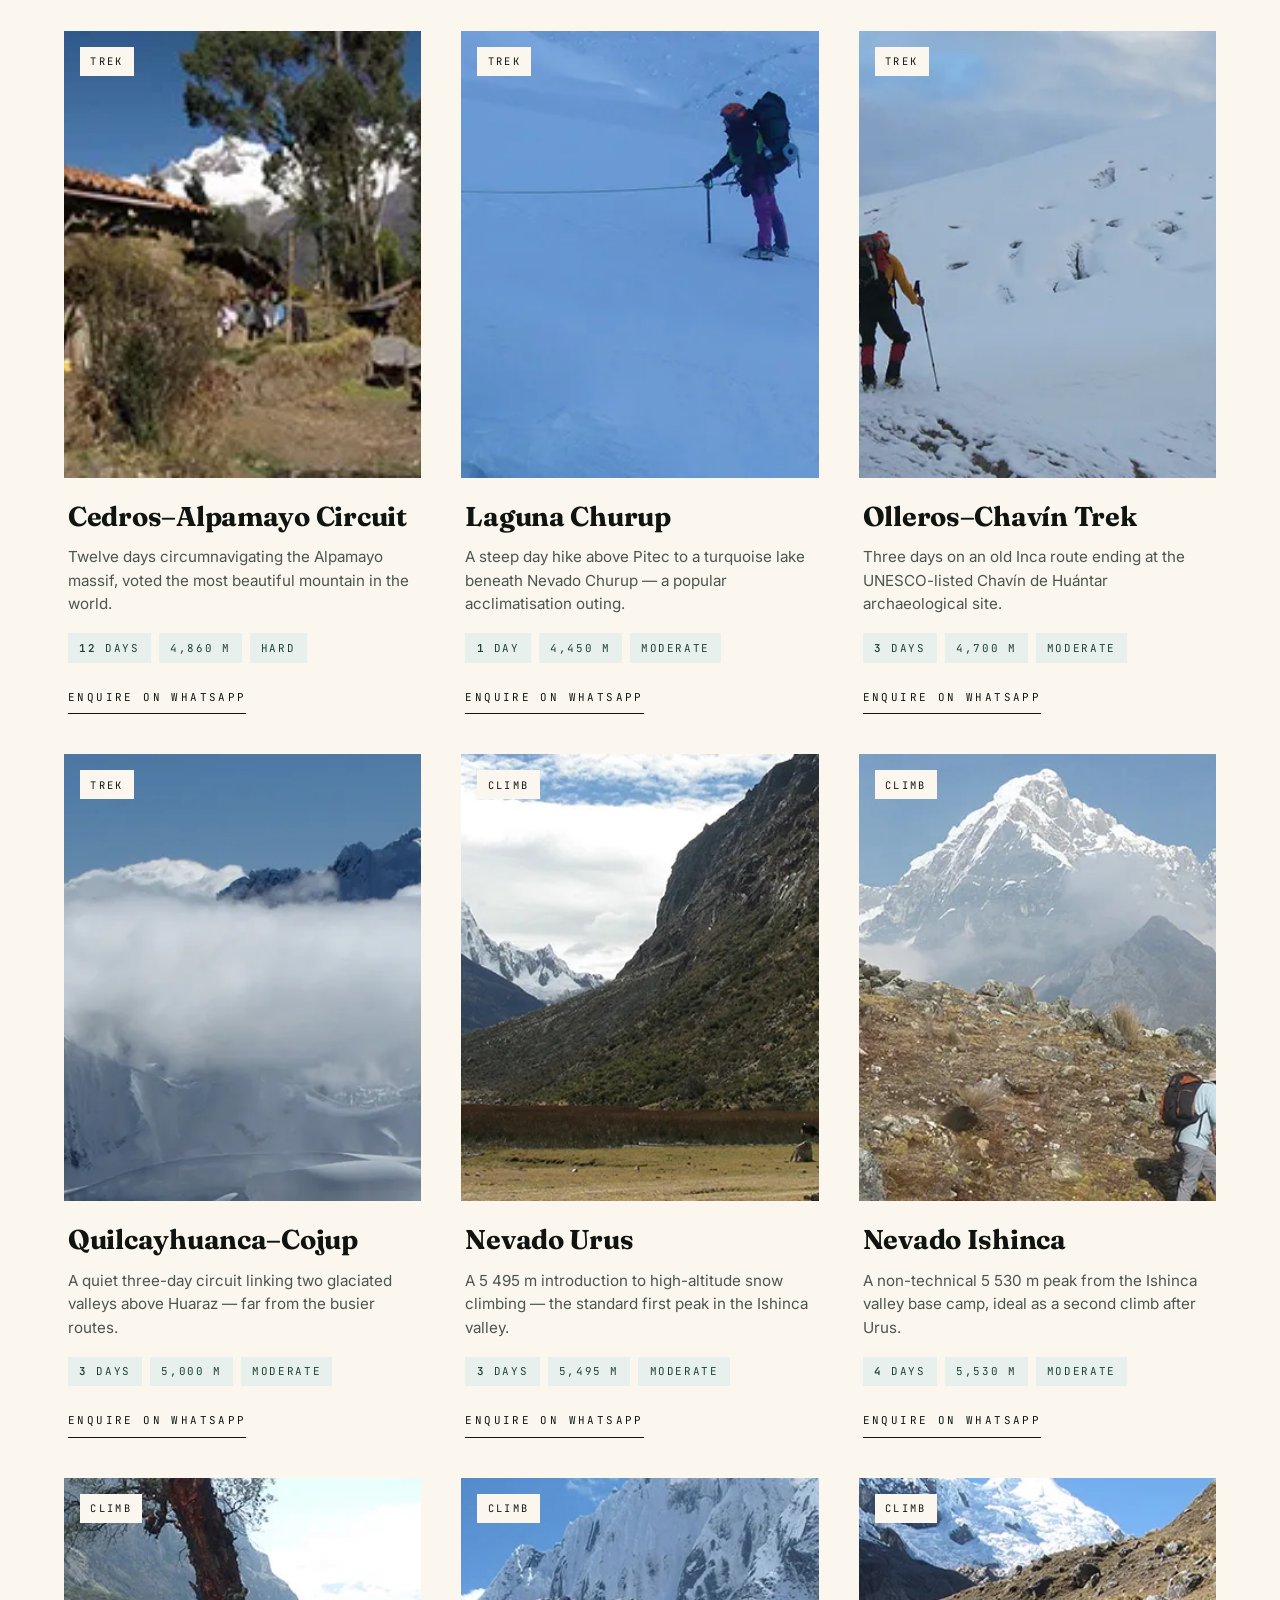
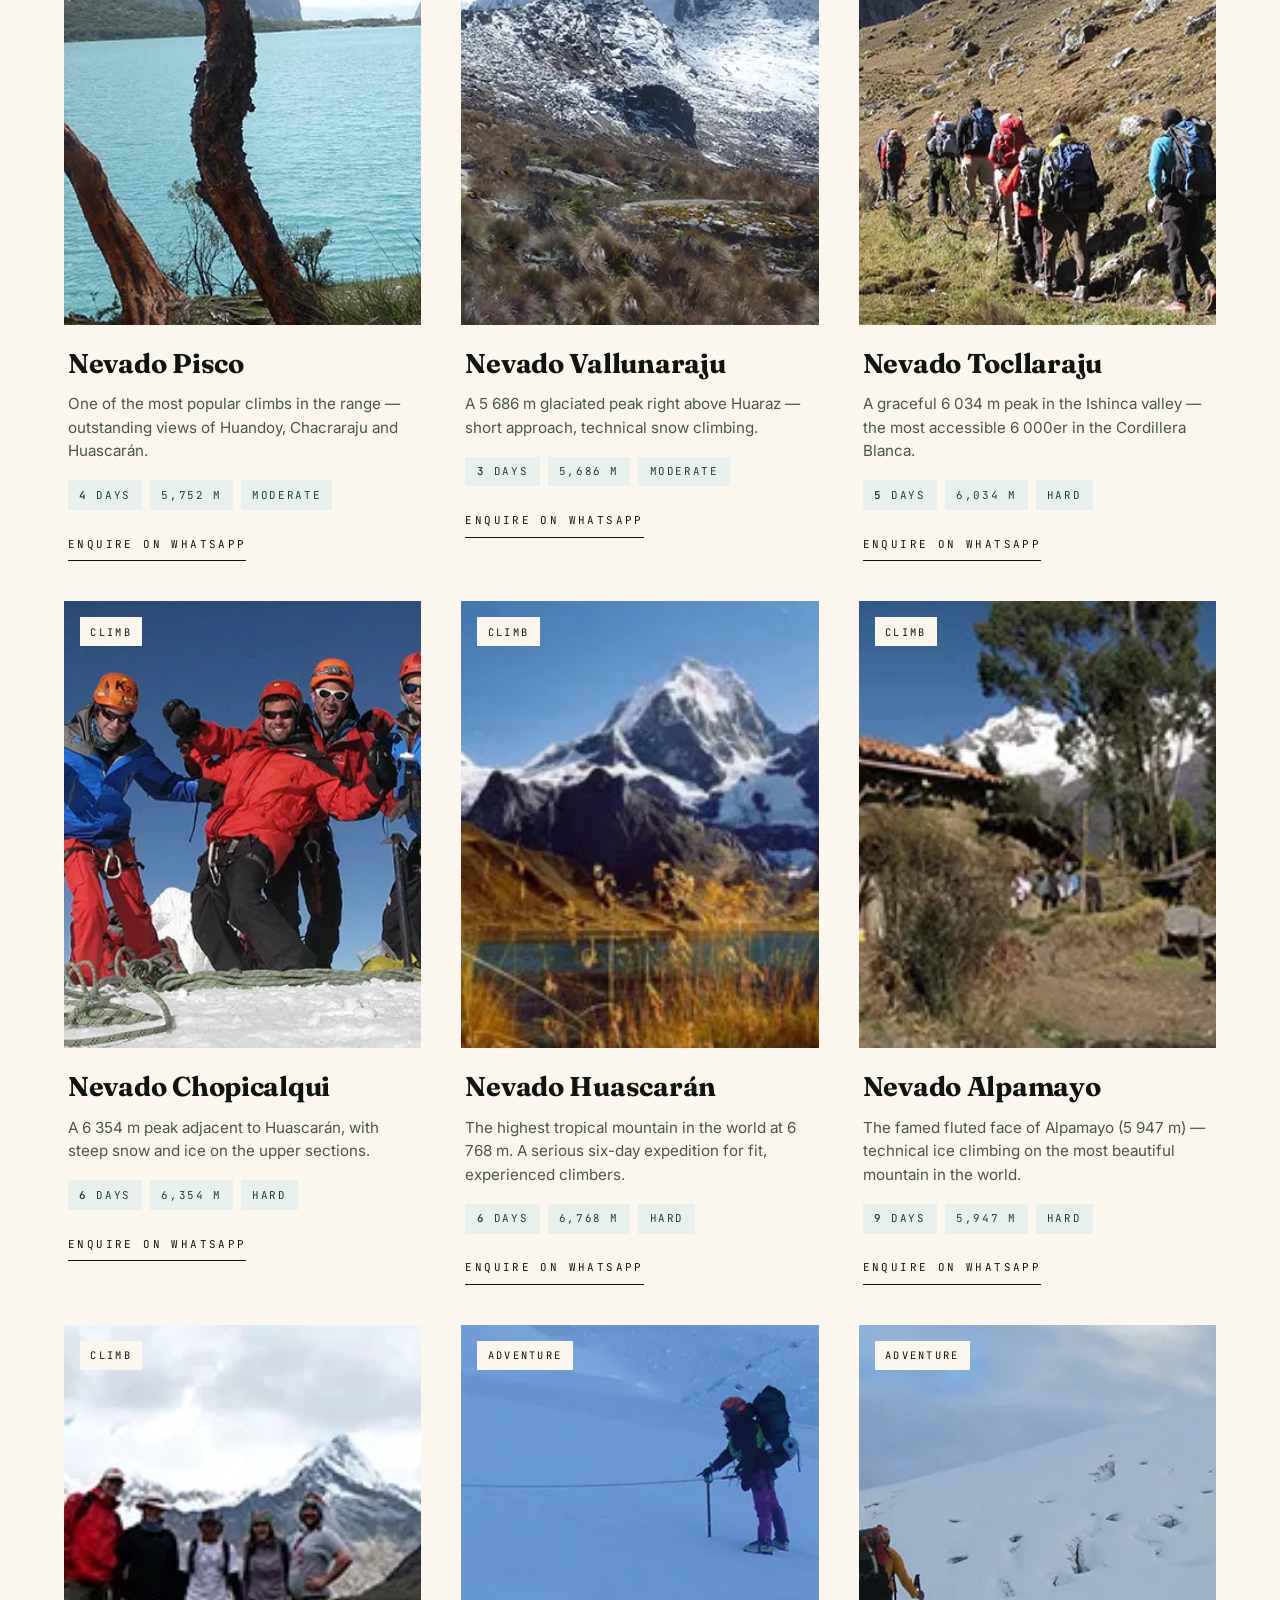
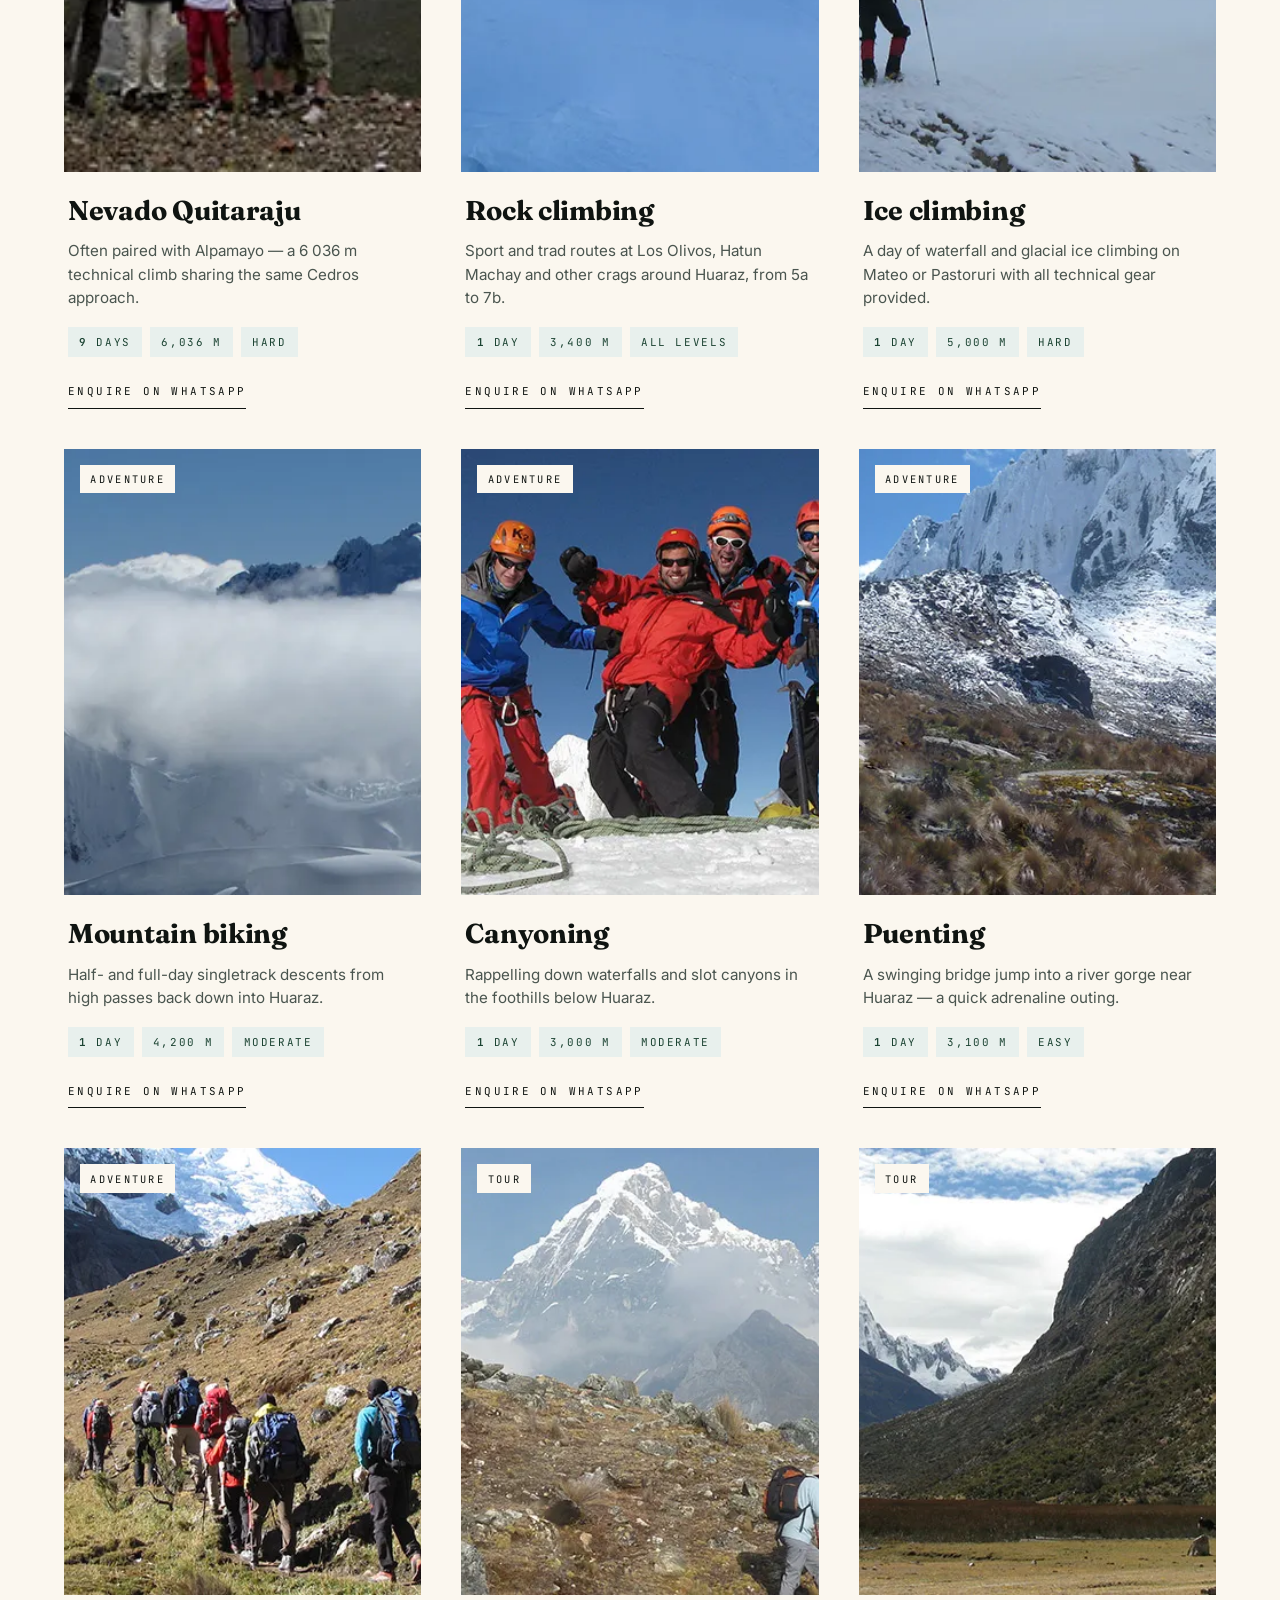
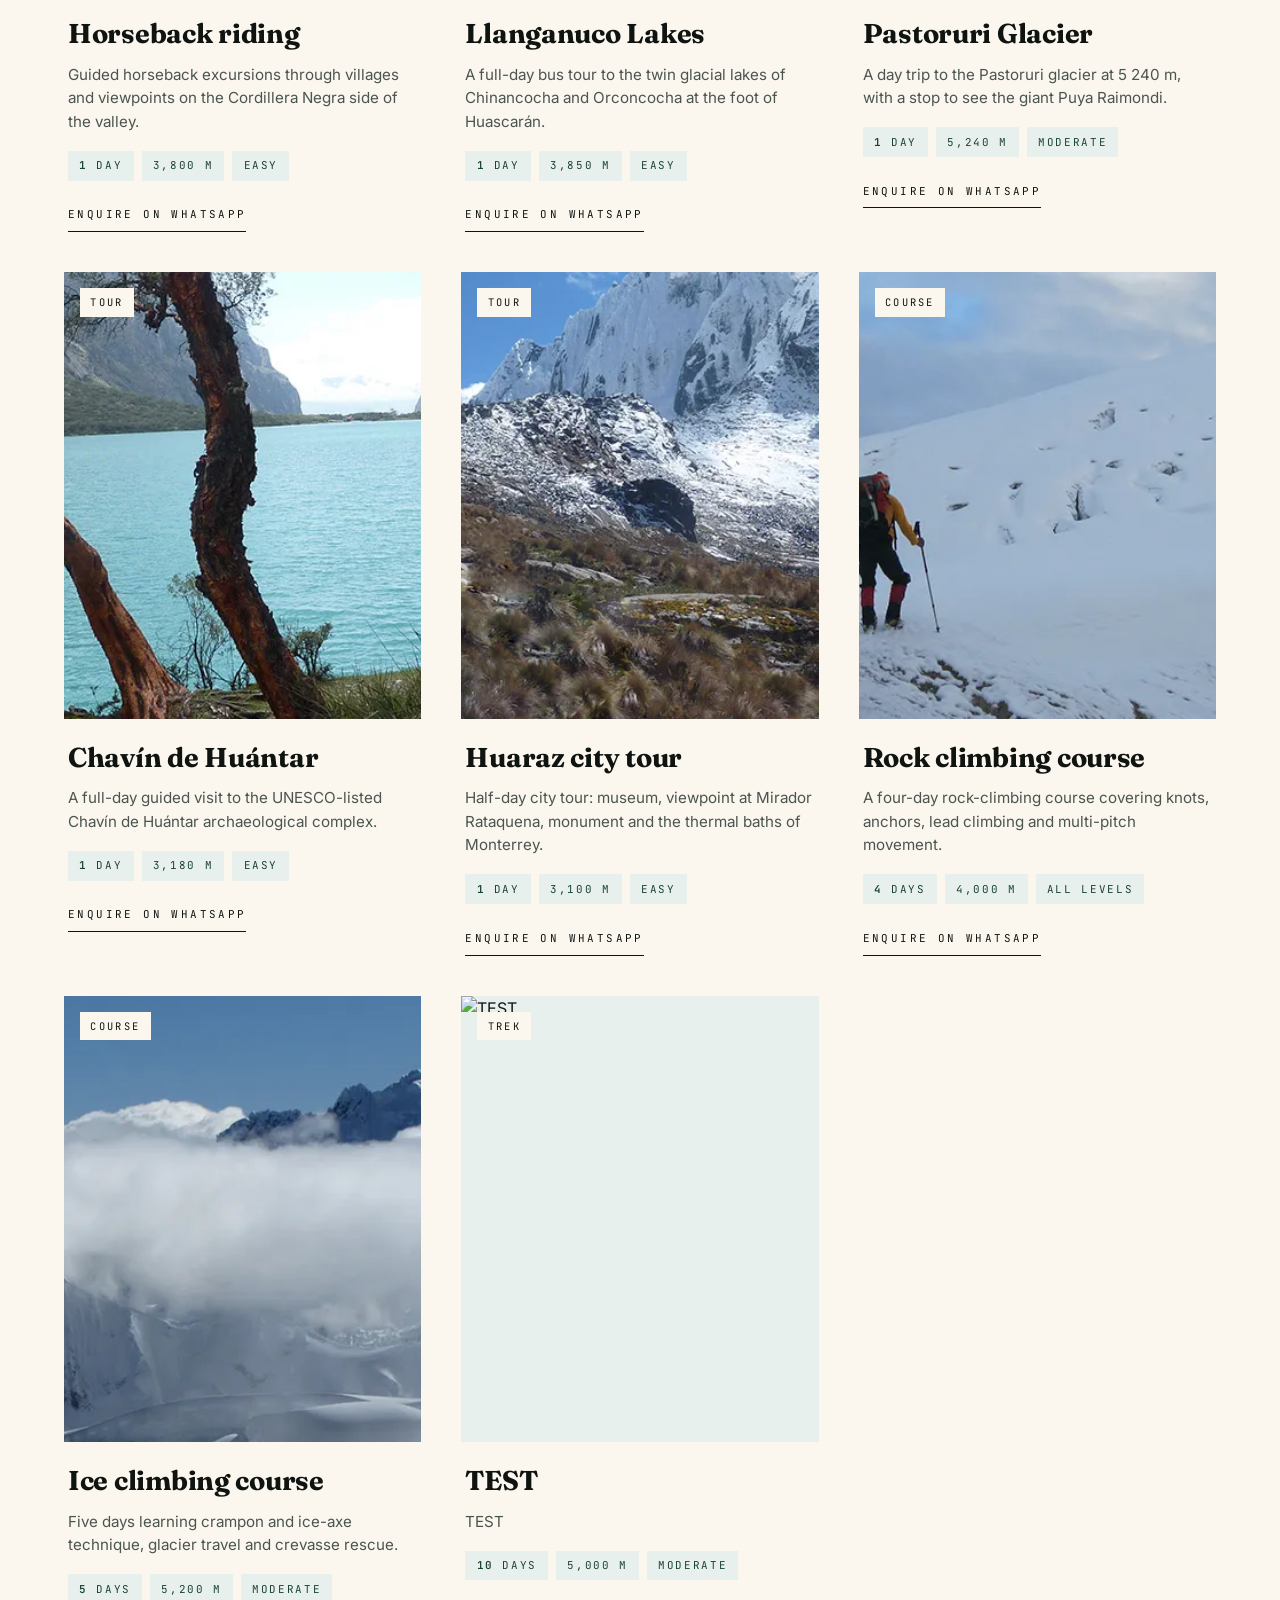
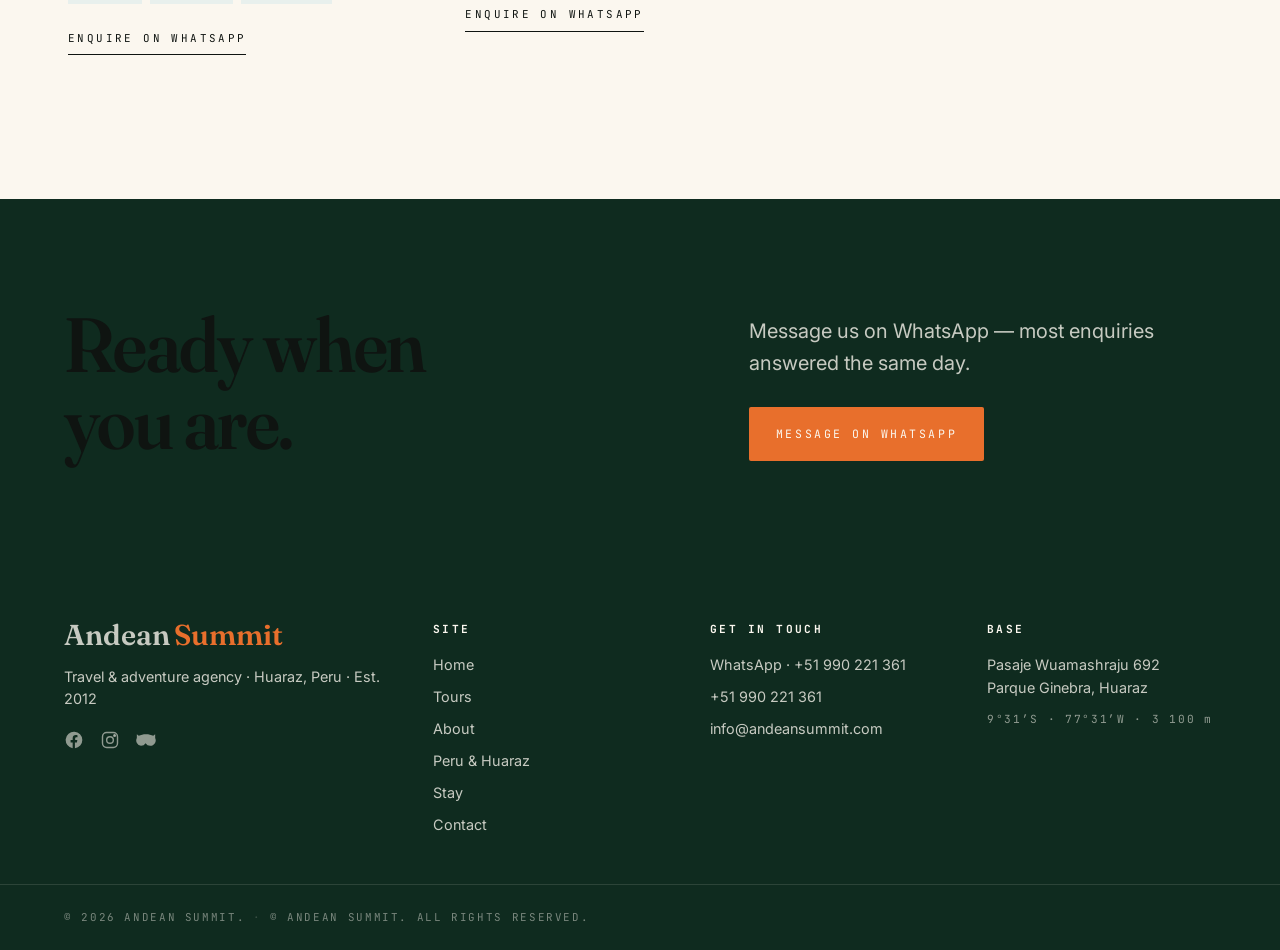
==== commit 2800e7da: "Tours modal: class-based open state, drop aria-hidden flipping" ====
--- a/tours.html
+++ b/tours.html
@@ -59,7 +59,7 @@
 
   <div id="footer-mount"></div>
 
-  <div class="tour-modal" id="tourModal" hidden aria-hidden="true" role="dialog" aria-modal="true" aria-labelledby="tmTitle">
+  <div class="tour-modal" id="tourModal" role="dialog" aria-modal="true" aria-labelledby="tmTitle">
     <div class="tour-modal-backdrop" data-close></div>
     <div class="tour-modal-card" role="document">
       <button class="tour-modal-close" type="button" data-close aria-label="Close">
--- a/css/styles.css
+++ b/css/styles.css
@@ -1758,11 +1758,11 @@
 /* ============ TOUR MODAL ============ */
 .tour-modal {
   position: fixed; inset: 0; z-index: 1000;
-  display: flex; align-items: center; justify-content: center;
+  display: none; align-items: center; justify-content: center;
   padding: 1.5rem;
   opacity: 0; transition: opacity .2s ease;
 }
-.tour-modal.is-open { opacity: 1; }
+.tour-modal.is-open { display: flex; opacity: 1; }
 .tour-modal-backdrop {
   position: absolute; inset: 0;
   background: rgba(15, 20, 17, .72);
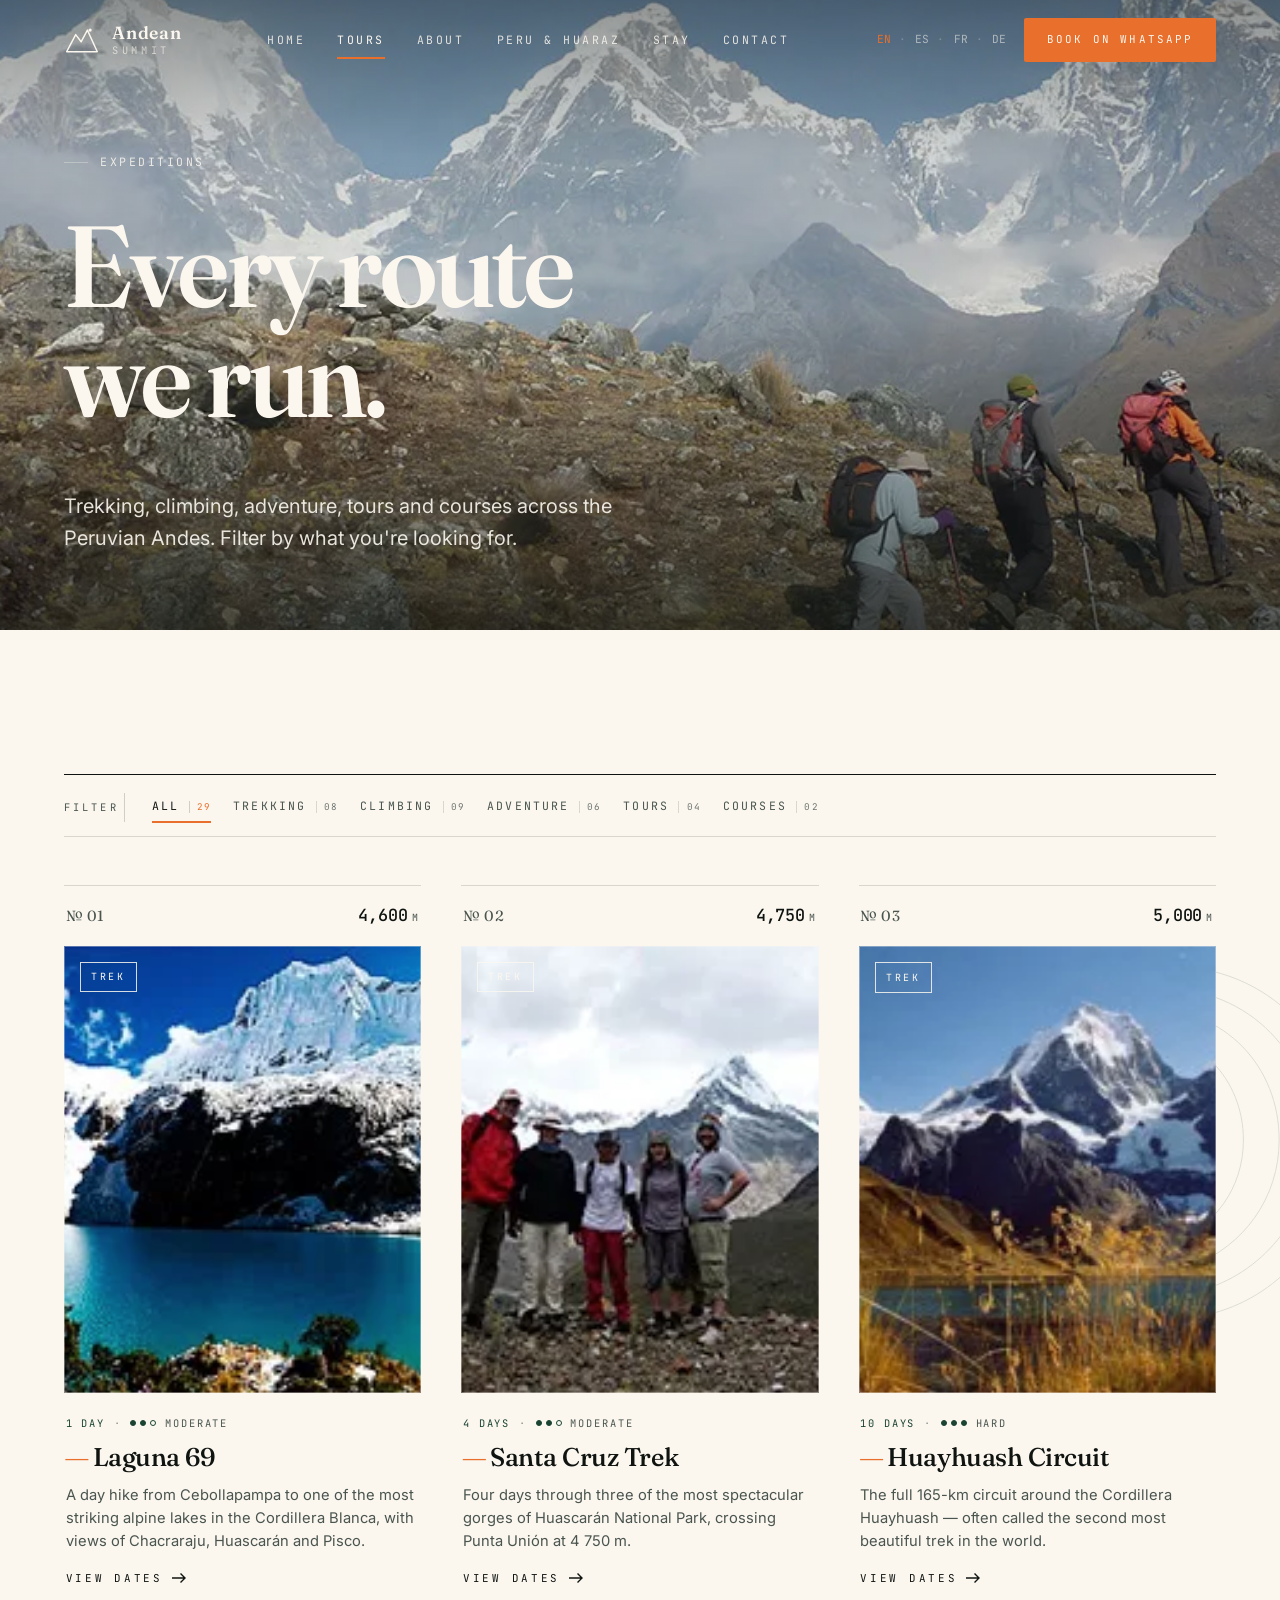
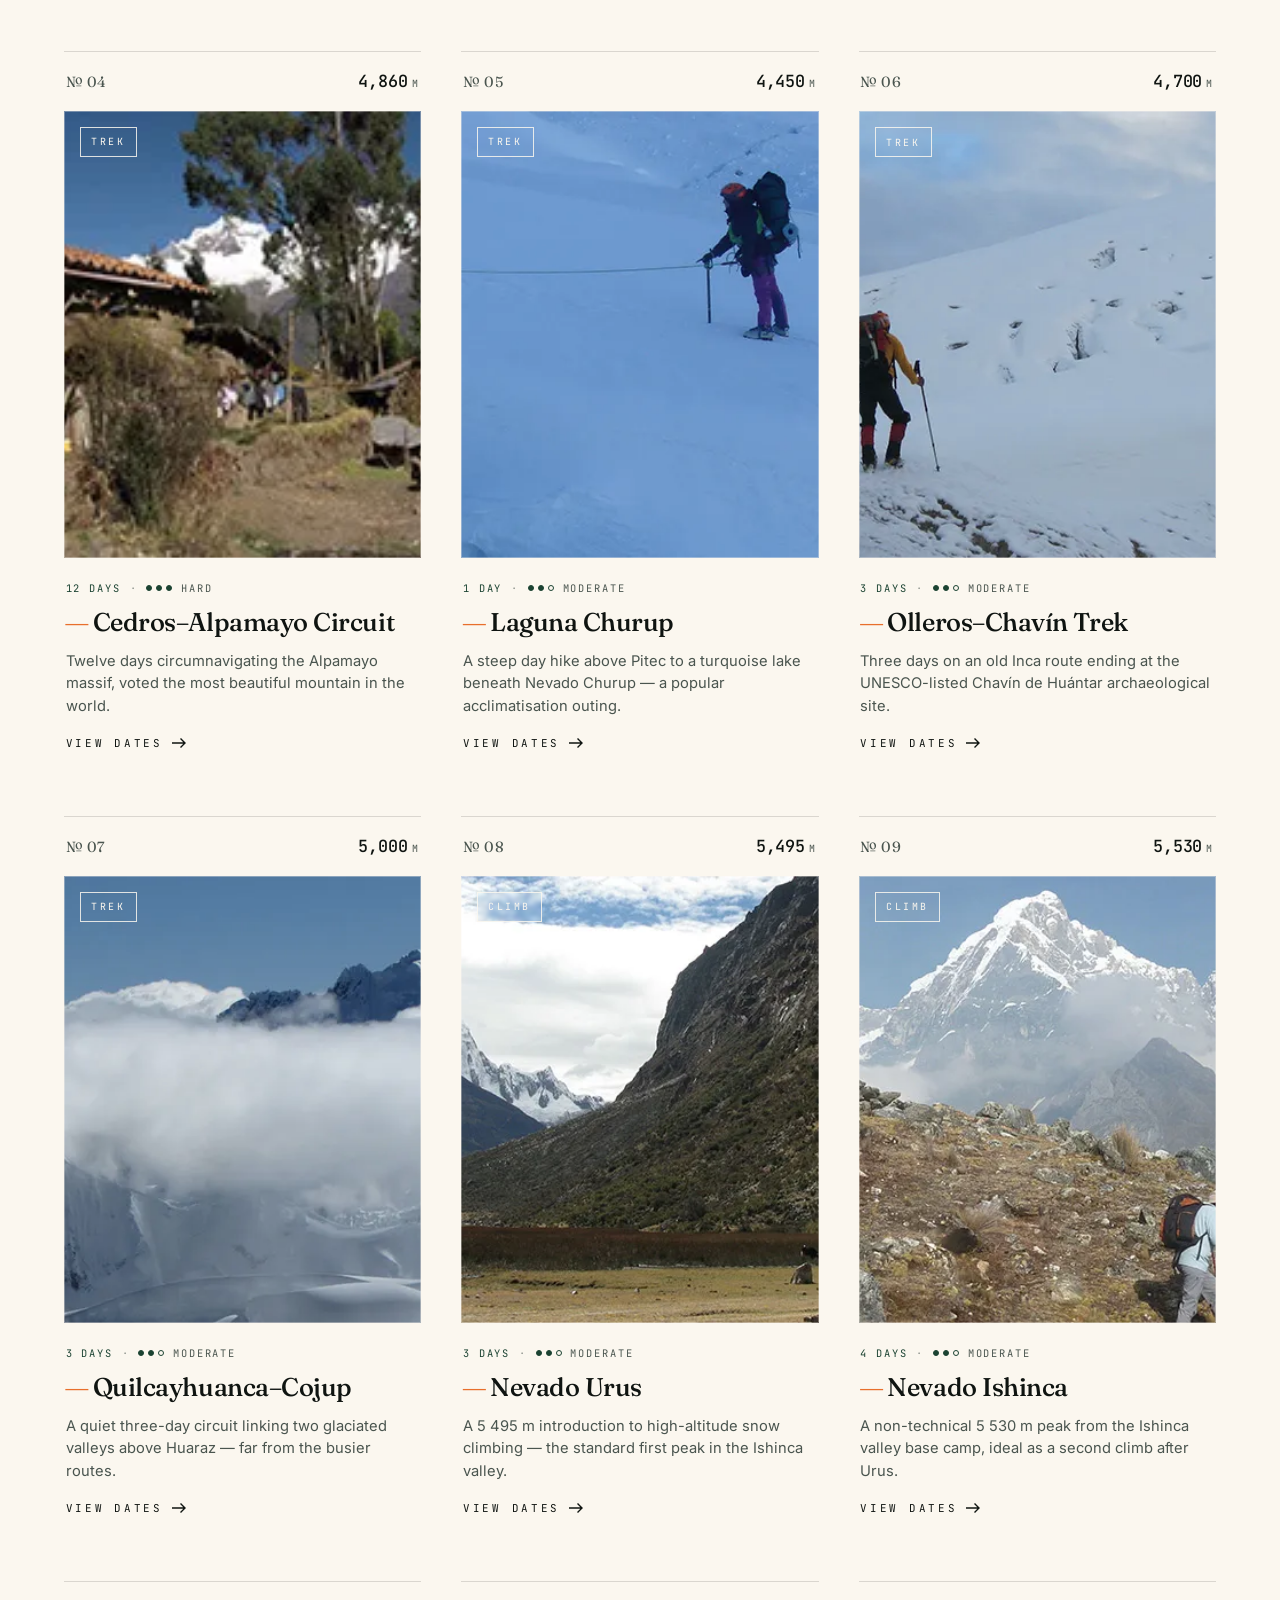
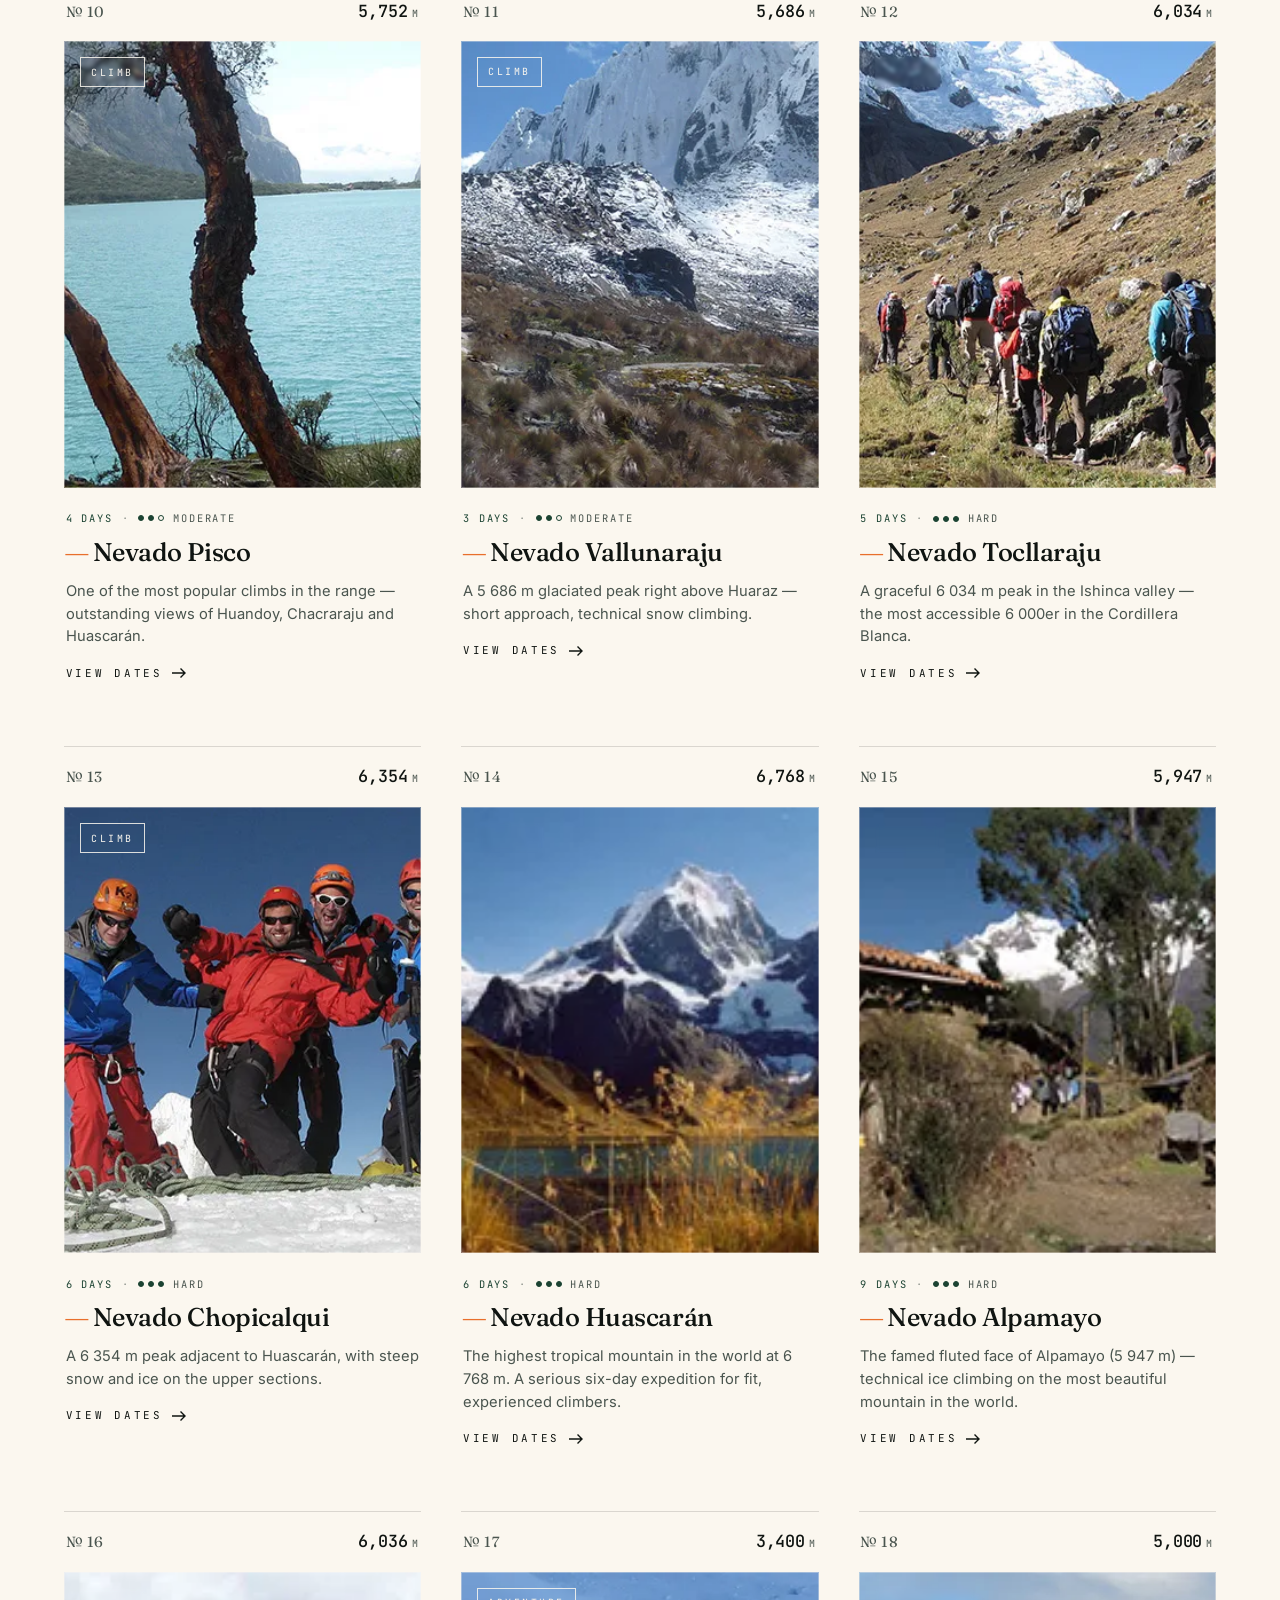
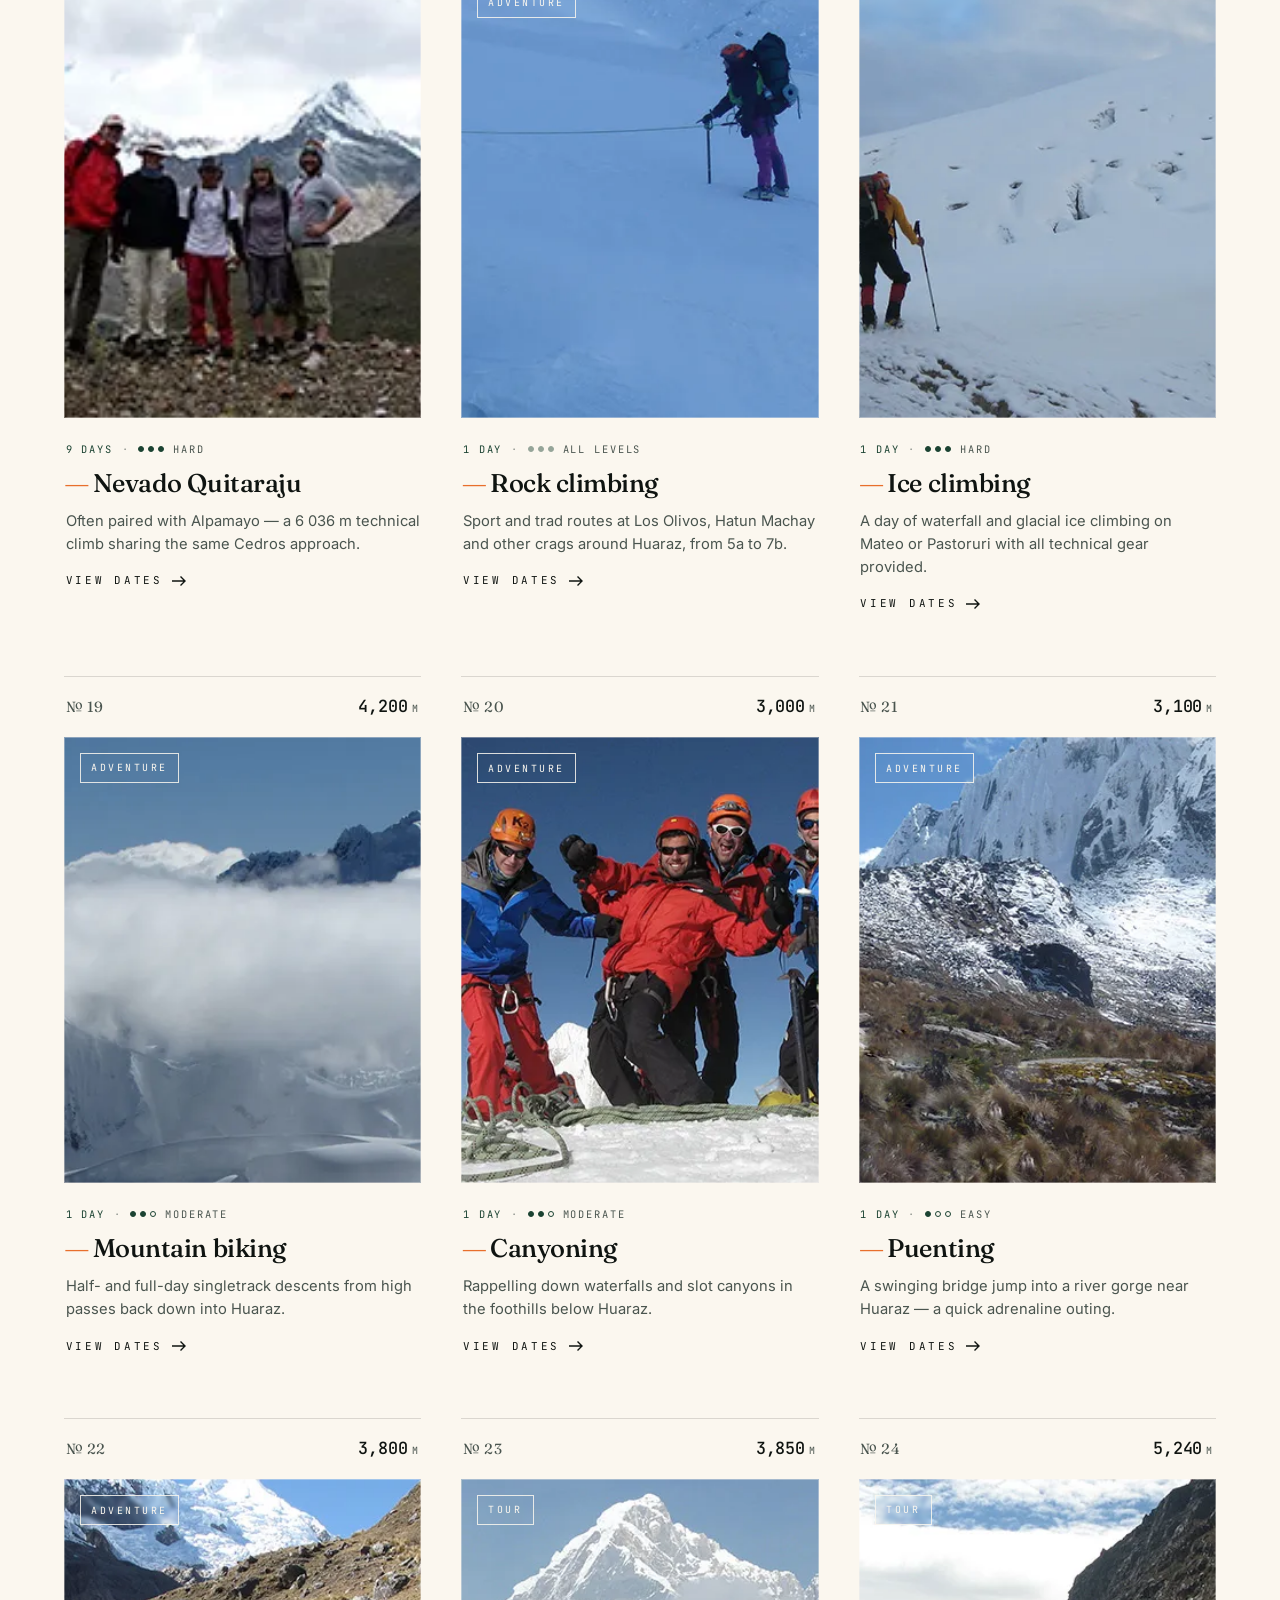
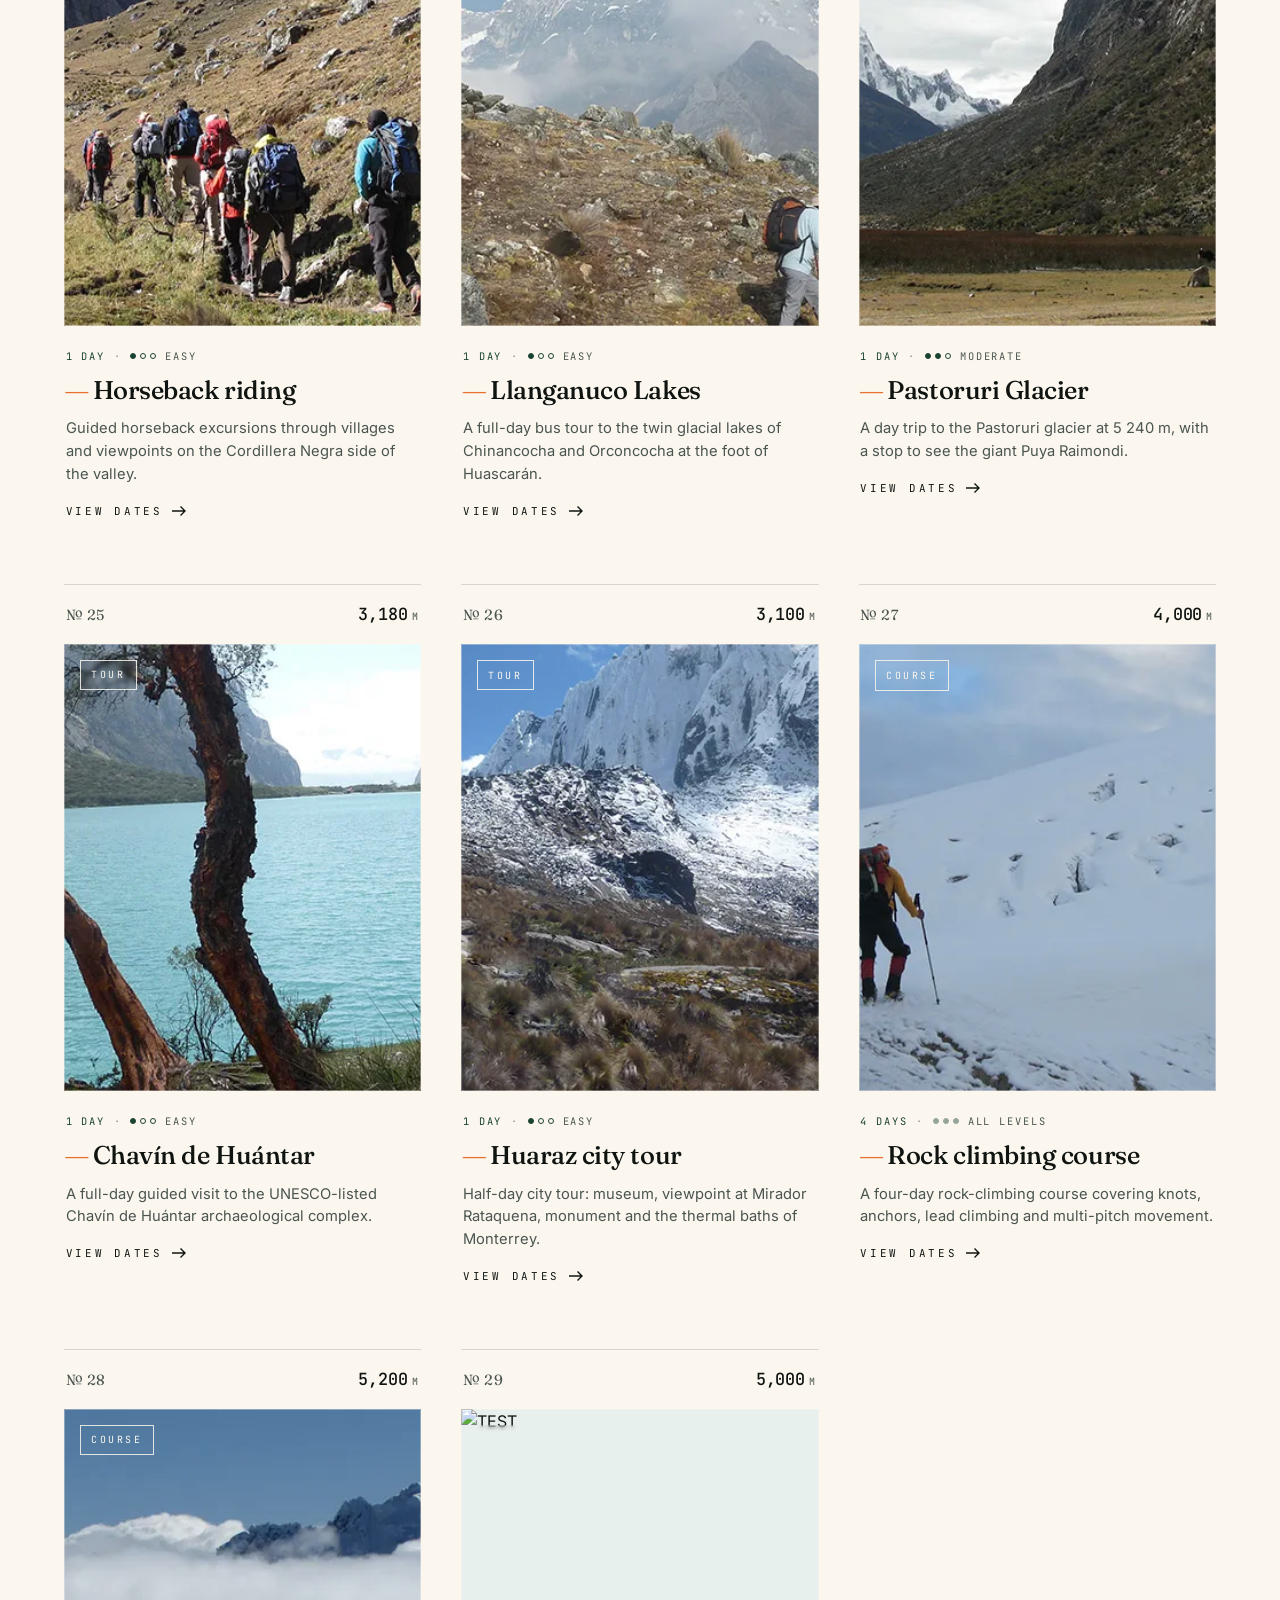
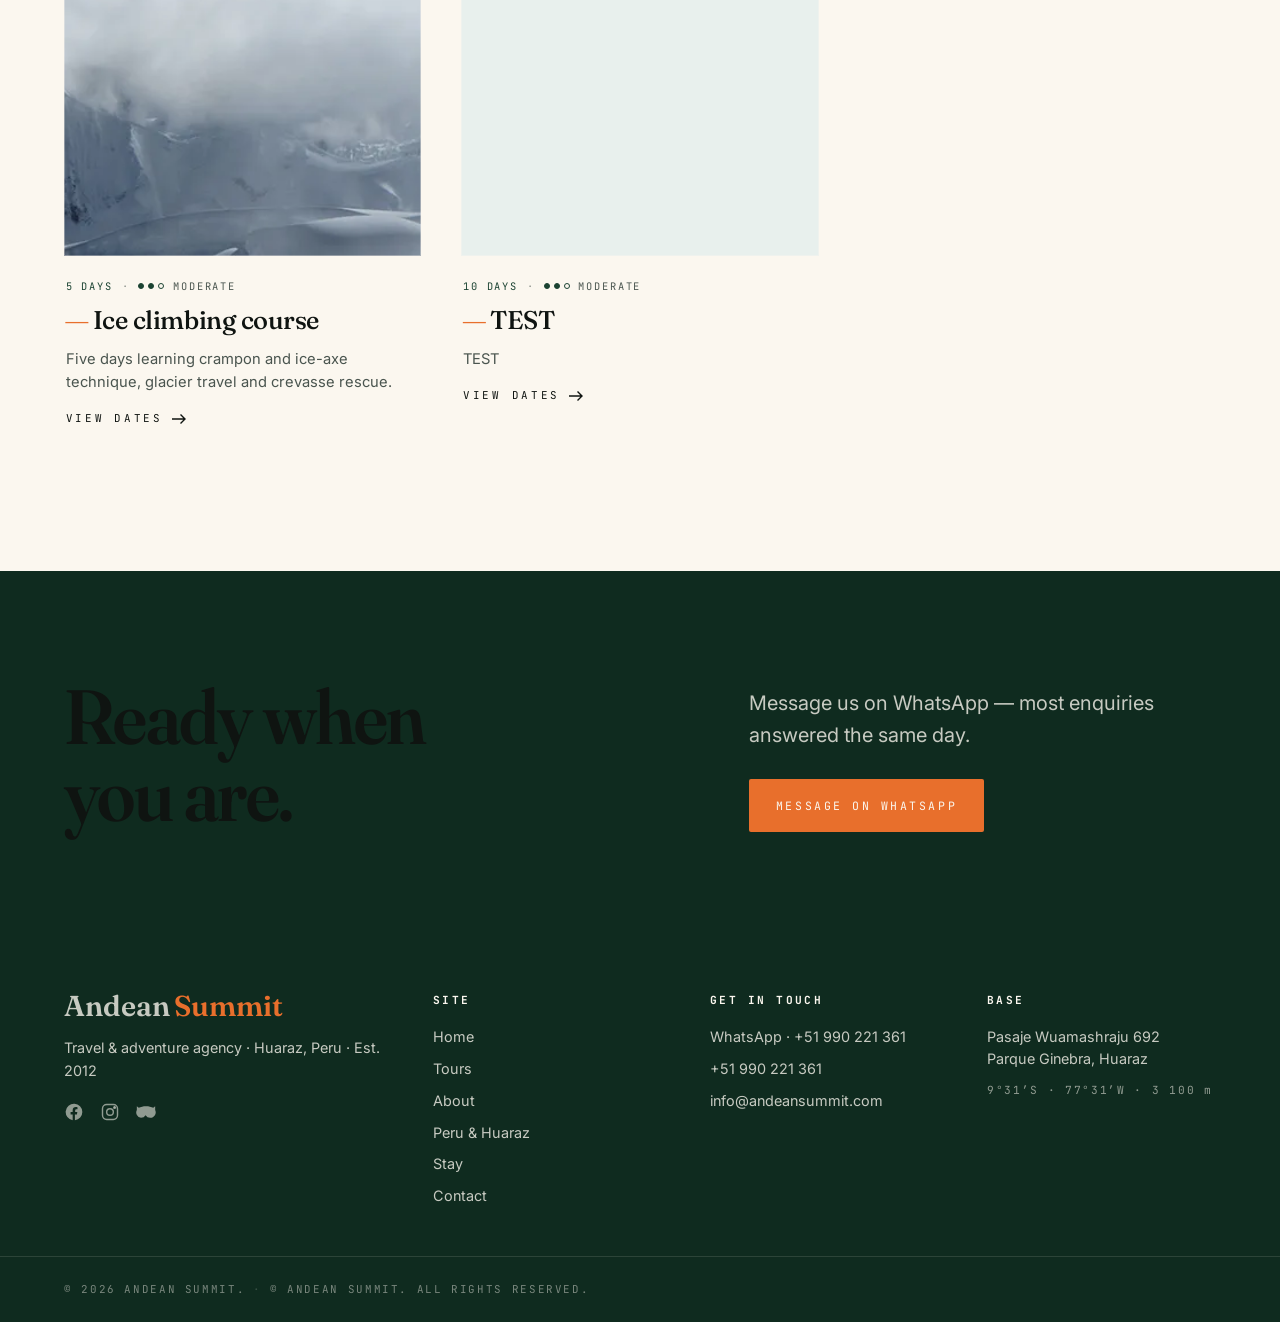
==== commit b7c470a5: "Tours page: dossier card / typographic filter ribbon / journal modal + topo backdrop" ====
--- a/tours.html
+++ b/tours.html
@@ -32,15 +32,45 @@
   </header>
 
   <section class="section">
+    <div class="tours-topo" aria-hidden="true">
+      <svg viewBox="0 0 600 600" xmlns="http://www.w3.org/2000/svg" fill="none" stroke="currentColor" stroke-width="1">
+        <path d="M540 300c0 80-50 150-120 175-70 25-150 5-200-50-50-55-60-130-30-195 30-65 95-110 170-110 105 0 180 80 180 180z"/>
+        <path d="M510 300c0 70-44 130-105 152-61 22-130 4-174-44-44-48-52-114-26-170 26-56 82-95 148-95 92 0 157 70 157 157z"/>
+        <path d="M475 300c0 60-37 110-90 130-53 18-112 3-150-38-38-41-44-98-22-146 22-48 70-82 127-82 79 0 135 60 135 136z"/>
+        <path d="M438 300c0 50-30 90-75 108-44 15-93 2-124-32-31-34-37-81-18-121 18-40 58-68 105-68 65 0 112 50 112 113z"/>
+        <path d="M398 300c0 40-24 72-60 86-36 12-75 2-100-26-25-28-30-65-15-97 15-32 47-55 84-55 53 0 91 40 91 92z"/>
+        <path d="M356 300c0 30-18 54-45 64-27 10-56 1-75-19-19-20-22-49-11-72 11-23 35-41 63-41 39 0 68 30 68 68z"/>
+        <path d="M314 300c0 20-12 36-30 43-18 7-37 1-50-13-13-14-15-32-7-48 8-16 23-27 42-27 26 0 45 20 45 45z"/>
+        <circle cx="300" cy="300" r="3" fill="currentColor"/>
+      </svg>
+    </div>
     <div class="container">
       <div class="filter-row">
-        <button class="filter-chip is-active" data-cat="all" data-i18n="tours.filter.all">All</button>
-        <button class="filter-chip" data-cat="trekking" data-i18n="tours.filter.trekking">Trekking</button>
-        <button class="filter-chip" data-cat="climbing" data-i18n="tours.filter.climbing">Climbing</button>
-        <button class="filter-chip" data-cat="adventure" data-i18n="tours.filter.adventure">Adventure</button>
-        <button class="filter-chip" data-cat="tour" data-i18n="tours.filter.tour">Tours</button>
-        <button class="filter-chip" data-cat="course" data-i18n="tours.filter.course">Courses</button>
-        <span class="tours-count">— <span id="toursCount">28</span></span>
+        <span class="filter-lead" data-i18n="tours.filter.lead">Filter</span>
+        <button class="filter-chip is-active" data-cat="all">
+          <span data-i18n="tours.filter.all">All</span>
+          <span class="fc-count" data-cat-count="all">28</span>
+        </button>
+        <button class="filter-chip" data-cat="trekking">
+          <span data-i18n="tours.filter.trekking">Trekking</span>
+          <span class="fc-count" data-cat-count="trekking">0</span>
+        </button>
+        <button class="filter-chip" data-cat="climbing">
+          <span data-i18n="tours.filter.climbing">Climbing</span>
+          <span class="fc-count" data-cat-count="climbing">0</span>
+        </button>
+        <button class="filter-chip" data-cat="adventure">
+          <span data-i18n="tours.filter.adventure">Adventure</span>
+          <span class="fc-count" data-cat-count="adventure">0</span>
+        </button>
+        <button class="filter-chip" data-cat="tour">
+          <span data-i18n="tours.filter.tour">Tours</span>
+          <span class="fc-count" data-cat-count="tour">0</span>
+        </button>
+        <button class="filter-chip" data-cat="course">
+          <span data-i18n="tours.filter.course">Courses</span>
+          <span class="fc-count" data-cat-count="course">0</span>
+        </button>
       </div>
 
       <div id="toursGrid" class="tour-grid"></div>
@@ -65,9 +95,15 @@
       <button class="tour-modal-close" type="button" data-close aria-label="Close">
         <svg width="22" height="22" viewBox="0 0 22 22" fill="none" stroke="currentColor" stroke-width="1.6" stroke-linecap="round"><line x1="4" y1="4" x2="18" y2="18"/><line x1="18" y1="4" x2="4" y2="18"/></svg>
       </button>
-      <div class="tour-modal-media"><img id="tmImg" src="" alt=""></div>
+      <div class="tour-modal-media">
+        <img id="tmImg" src="" alt="">
+        <span class="tm-stamp" id="tmStamp"></span>
+      </div>
       <div class="tour-modal-body">
-        <span class="kicker" id="tmCat"></span>
+        <div class="tm-eyebrow">
+          <span class="kicker" id="tmCat"></span>
+          <span class="tm-num" id="tmNum"></span>
+        </div>
         <h2 class="font-display" id="tmTitle"></h2>
         <p class="tour-modal-sum" id="tmSum"></p>
         <h3 class="tour-modal-h" data-i18n="tours.modal.nextDates">Next available dates</h3>
--- a/css/styles.css
+++ b/css/styles.css
@@ -414,15 +414,66 @@
 
 /* ============ FEATURED / TOUR CARDS ============ */
 .tour-grid {
-  display: grid; gap: 2rem;
-}
-@media (min-width: 640px) { .tour-grid { grid-template-columns: repeat(2, 1fr); gap: 2.25rem; } }
-@media (min-width: 1024px){ .tour-grid { grid-template-columns: repeat(3, 1fr); gap: 2.5rem; } }
-
+  display: grid; gap: 3rem 2rem;
+}
+@media (min-width: 640px) { .tour-grid { grid-template-columns: repeat(2, 1fr); gap: 3.5rem 2.25rem; } }
+@media (min-width: 1024px){ .tour-grid { grid-template-columns: repeat(3, 1fr); gap: 4rem 2.5rem; } }
+
+/* ============ DOSSIER TOUR CARD ============ */
 .tour-card {
   display: flex; flex-direction: column;
-  background: var(--cream);
-}
+  background: transparent;
+  cursor: pointer; outline: none;
+  position: relative;
+  padding-top: 1rem;
+  border-top: 1px solid rgba(15, 20, 17, .14);
+  transition: transform var(--t-mid);
+}
+.tour-card:focus-visible { box-shadow: 0 0 0 2px var(--alpine); }
+.tour-card:hover { transform: translateY(-3px); }
+.tour-card::before {
+  /* alpine-orange tick that anchors to the top border on hover */
+  content: '';
+  position: absolute; left: 0; top: -1px;
+  width: 0; height: 2px;
+  background: var(--alpine);
+  transition: width var(--t-mid) cubic-bezier(.2,.7,.2,1);
+}
+.tour-card:hover::before, .tour-card:focus-visible::before { width: 56px; }
+
+.tc-head {
+  display: flex; align-items: baseline; justify-content: space-between;
+  gap: 1rem;
+  margin-bottom: 1.1rem;
+  padding: 0 .1rem;
+}
+.tc-num {
+  font-family: 'Fraunces', serif;
+  font-size: .92rem;
+  letter-spacing: .04em;
+  color: var(--ink-soft);
+  font-feature-settings: "ss01" on;
+}
+.tour-card:hover .tc-num { color: var(--alpine); }
+.tc-alt {
+  display: inline-flex; align-items: baseline; gap: .25rem;
+  color: var(--ink);
+}
+.tc-alt-num {
+  font-family: 'JetBrains Mono', monospace;
+  font-size: 1.05rem;
+  font-weight: 500;
+  letter-spacing: -.01em;
+  font-variant-numeric: tabular-nums;
+}
+.tc-alt-unit {
+  font-family: 'JetBrains Mono', monospace;
+  font-size: .62rem;
+  letter-spacing: .22em;
+  text-transform: uppercase;
+  color: var(--ink-soft);
+}
+
 .tour-media {
   position: relative;
   display: block;
@@ -430,76 +481,177 @@
   overflow: hidden;
   background: var(--glacier);
 }
+.tour-media::after {
+  /* hairline inset frame on the image */
+  content: '';
+  position: absolute; inset: 0;
+  box-shadow: inset 0 0 0 1px rgba(251, 247, 239, .35);
+  pointer-events: none;
+}
 .tour-media img {
   width: 100%; height: 100%; object-fit: cover;
-  transition: transform var(--t-slow);
-}
-.tour-card { cursor: pointer; outline: none; }
-.tour-card:focus-visible { box-shadow: 0 0 0 2px var(--alpine); }
-.tour-card:hover .tour-media img { transform: scale(1.04); }
-.tour-card:hover .tour-name { color: var(--alpine); }
-.tour-name { transition: color var(--t-fast); }
+  filter: saturate(.92);
+  transition: transform var(--t-slow), filter var(--t-slow);
+}
+.tour-card:hover .tour-media img { transform: scale(1.05); filter: saturate(1.05); }
 .tour-badge {
   position: absolute; top: 1rem; left: 1rem;
-  background: var(--cream); color: var(--ink);
-  font-family: 'JetBrains Mono', monospace; font-size: .65rem;
-  letter-spacing: .22em; text-transform: uppercase;
+  background: transparent;
+  border: 1px solid rgba(251, 247, 239, .85);
+  color: var(--cream);
+  font-family: 'JetBrains Mono', monospace; font-size: .62rem;
+  letter-spacing: .25em; text-transform: uppercase;
   padding: .4rem .65rem;
-}
-.tour-body { padding: 1.5rem .25rem 0; display: flex; flex-direction: column; gap: .85rem; }
-.tour-name { font-family: 'Fraunces', serif; font-size: 1.7rem; line-height: 1.1; letter-spacing: -.01em; margin: 0; }
-.tour-sum  { font-size: .95rem; line-height: 1.55; color: var(--ink-soft); margin: 0; }
-.tour-meta { display: flex; flex-wrap: wrap; gap: .5rem; padding: .25rem 0; }
-.meta-chip {
-  font-family: 'JetBrains Mono', monospace; font-size: .68rem;
-  letter-spacing: .15em; text-transform: uppercase;
-  padding: .4rem .7rem;
-  background: var(--glacier);
+  backdrop-filter: blur(2px);
+  -webkit-backdrop-filter: blur(2px);
+}
+
+.tour-body { padding: 1.25rem .1rem 0; display: flex; flex-direction: column; gap: .8rem; }
+.tour-name {
+  font-family: 'Fraunces', serif;
+  font-size: 1.6rem;
+  font-weight: 500;
+  line-height: 1.08;
+  letter-spacing: -.018em;
+  margin: 0;
+  color: var(--ink);
+  transition: color var(--t-fast);
+}
+.tour-card:hover .tour-name { color: var(--forest-dark); }
+.tc-lead {
+  display: inline-block;
+  margin-right: .3rem;
+  color: var(--alpine);
+  font-weight: 400;
+  font-style: italic;
+}
+.tour-sum  { font-size: .92rem; line-height: 1.55; color: var(--ink-soft); margin: 0; }
+
+.tc-meta {
+  display: flex; align-items: center; flex-wrap: wrap;
+  gap: .55rem;
+  font-family: 'JetBrains Mono', monospace;
+  font-size: .65rem;
+  letter-spacing: .18em;
+  text-transform: uppercase;
   color: var(--forest);
-}
-.meta-chip strong { font-weight: 600; }
-.tour-cta {
-  align-self: flex-start;
+  padding-top: .15rem;
+}
+.tc-meta-sep { color: var(--ink-soft); opacity: .6; }
+.tc-meta-diff { color: var(--ink-soft); }
+
+.diff {
+  display: inline-flex; align-items: center; gap: 4px;
+  color: var(--forest);
+}
+.diff i {
+  width: 6px; height: 6px;
+  border: 1px solid currentColor;
+  border-radius: 50%;
+  background: transparent;
+  display: block;
+  transition: background var(--t-fast);
+}
+.diff[data-d="easy"] i:nth-child(1) { background: currentColor; }
+.diff[data-d="moderate"] i:nth-child(-n+2) { background: currentColor; }
+.diff[data-d="hard"] i { background: currentColor; }
+.diff[data-d="all"] i { background: currentColor; opacity: .45; }
+
+.tc-foot {
+  display: flex; align-items: center; justify-content: space-between;
+  margin-top: .25rem;
+}
+.tc-view {
+  display: inline-flex; align-items: center; gap: .55rem;
   font-family: 'JetBrains Mono', monospace;
   font-size: .68rem;
-  letter-spacing: .22em;
+  letter-spacing: .25em;
   text-transform: uppercase;
   color: var(--ink);
-  text-decoration: none;
-  padding: .5rem 0;
-  border-bottom: 1px solid var(--ink);
-  transition: color var(--t-fast), border-color var(--t-fast);
-}
-.tour-cta:hover { color: var(--alpine); border-color: var(--alpine); }
-
-/* ============ TOURS PAGE FILTER ============ */
+  transition: color var(--t-fast), gap var(--t-fast);
+}
+.tc-view svg { transition: transform var(--t-fast); }
+.tour-card:hover .tc-view { color: var(--alpine); gap: .85rem; }
+.tour-card:hover .tc-view svg { transform: translateX(3px); }
+
+/* ============ TYPOGRAPHIC FILTER RIBBON ============ */
 .filter-row {
-  display: flex; flex-wrap: wrap; gap: .5rem;
-  padding: 1.25rem 0;
-  margin-bottom: 2rem;
-  border-bottom: 1px solid var(--line);
-  position: sticky; top: 65px; background: var(--cream); z-index: 30;
+  display: flex; flex-wrap: wrap; align-items: baseline;
+  gap: 0 1.4rem;
+  padding: 1.1rem 0 .9rem;
+  margin-bottom: 3rem;
+  border-top: 1px solid var(--ink);
+  border-bottom: 1px solid rgba(15, 20, 17, .14);
+  position: sticky; top: 65px;
+  background: var(--cream); z-index: 30;
+  font-family: 'JetBrains Mono', monospace;
+}
+.filter-lead {
+  font-size: .65rem;
+  letter-spacing: .3em;
+  text-transform: uppercase;
+  color: var(--ink-soft);
+  padding-right: .35rem;
+  border-right: 1px solid rgba(15, 20, 17, .18);
+  margin-right: .25rem;
+  align-self: stretch;
+  display: flex; align-items: center;
 }
 .filter-chip {
+  position: relative;
   background: transparent;
-  border: 1px solid var(--line);
+  border: none;
   color: var(--ink-soft);
-  font-family: 'JetBrains Mono', monospace; font-size: .7rem;
-  letter-spacing: .15em; text-transform: uppercase;
-  padding: .65rem 1.1rem;
+  font-family: inherit;
+  font-size: .72rem;
+  letter-spacing: .18em;
+  text-transform: uppercase;
+  padding: .35rem 0 .55rem;
   cursor: pointer;
-  transition: all var(--t-fast);
-  border-radius: var(--radius);
-}
-.filter-chip:hover { color: var(--ink); border-color: var(--ink); }
-.filter-chip.is-active { background: var(--forest-dark); color: var(--cream); border-color: var(--forest-dark); }
+  transition: color var(--t-fast);
+  border-radius: 0;
+  display: inline-flex; align-items: baseline;
+  gap: .45rem;
+}
+.filter-chip::after {
+  content: '';
+  position: absolute; left: 0; right: 100%; bottom: -1px;
+  height: 2px;
+  background: var(--alpine);
+  transition: right var(--t-mid) cubic-bezier(.2,.7,.2,1);
+}
+.filter-chip:hover { color: var(--ink); }
+.filter-chip.is-active { color: var(--ink); }
+.filter-chip.is-active::after { right: 0; }
+.fc-count {
+  font-size: .58rem;
+  letter-spacing: .12em;
+  color: var(--ink-soft);
+  opacity: .8;
+  font-variant-numeric: tabular-nums;
+  padding-left: .15rem;
+  border-left: 1px solid rgba(15, 20, 17, .18);
+  padding-left: .45rem;
+  margin-left: .15rem;
+}
+.filter-chip.is-active .fc-count { color: var(--alpine); opacity: 1; }
 
 .tours-count {
-  font-family: 'JetBrains Mono', monospace; font-size: .7rem;
-  letter-spacing: .2em; text-transform: uppercase;
+  font-family: 'JetBrains Mono', monospace;
+  font-size: .62rem;
+  letter-spacing: .3em;
+  text-transform: uppercase;
   color: var(--ink-soft);
   margin-left: auto;
   display: inline-flex; align-items: center;
+  gap: .5rem;
+  align-self: center;
+}
+.tours-count::before {
+  content: '';
+  width: 18px; height: 1px;
+  background: currentColor;
+  opacity: .5;
 }
 
 /* ============ WHY / VALUE PROPS ============ */
@@ -1755,109 +1907,251 @@
   .marquee { overflow-x: auto; }
 }
 
-/* ============ TOUR MODAL ============ */
+/* ============ TOUR MODAL — FIELD JOURNAL ============ */
 .tour-modal {
   position: fixed; inset: 0; z-index: 1000;
   display: none; align-items: center; justify-content: center;
   padding: 1.5rem;
-  opacity: 0; transition: opacity .2s ease;
+  opacity: 0; transition: opacity .22s ease;
 }
 .tour-modal.is-open { display: flex; opacity: 1; }
 .tour-modal-backdrop {
   position: absolute; inset: 0;
-  background: rgba(15, 20, 17, .72);
-  backdrop-filter: blur(4px);
-  -webkit-backdrop-filter: blur(4px);
+  background: radial-gradient(ellipse at 30% 20%, rgba(27, 67, 50, .55), rgba(15, 20, 17, .82) 70%);
+  backdrop-filter: blur(6px);
+  -webkit-backdrop-filter: blur(6px);
 }
 .tour-modal-card {
   position: relative;
-  width: min(720px, 100%);
-  max-height: 90vh;
+  width: min(760px, 100%);
+  max-height: 92vh;
   overflow: auto;
   background: var(--cream);
   border-radius: var(--radius);
-  box-shadow: 0 30px 80px rgba(0, 0, 0, .35);
-  transform: translateY(12px);
-  transition: transform .25s ease;
-}
-.tour-modal.is-open .tour-modal-card { transform: translateY(0); }
+  box-shadow: 0 36px 90px rgba(0, 0, 0, .4), 0 0 0 1px rgba(15, 20, 17, .12);
+  transform: translateY(18px) scale(.985);
+  transition: transform .3s cubic-bezier(.2,.7,.2,1);
+}
+.tour-modal.is-open .tour-modal-card { transform: translateY(0) scale(1); }
+
 .tour-modal-close {
-  position: absolute; top: .75rem; right: .75rem;
-  width: 40px; height: 40px;
+  position: absolute; top: 1rem; right: 1rem;
+  width: 42px; height: 42px;
   display: grid; place-items: center;
   background: var(--cream); color: var(--ink);
-  border: none; border-radius: 999px;
+  border: none; border-radius: 0;
   cursor: pointer;
-  box-shadow: 0 4px 12px rgba(0, 0, 0, .18);
+  box-shadow: 0 6px 14px rgba(0, 0, 0, .25);
   transition: transform var(--t-fast), background var(--t-fast), color var(--t-fast);
-  z-index: 2;
+  z-index: 3;
 }
 .tour-modal-close:hover { background: var(--alpine); color: var(--cream); transform: rotate(90deg); }
+
 .tour-modal-media {
+  position: relative;
   aspect-ratio: 16/9;
   overflow: hidden;
   background: var(--glacier);
 }
-.tour-modal-media img { width: 100%; height: 100%; object-fit: cover; display: block; }
-.tour-modal-body { padding: 2rem 2rem 2.25rem; display: flex; flex-direction: column; gap: 1rem; }
-.tour-modal-body .kicker { color: var(--alpine); }
-.tour-modal-body h2 { font-size: clamp(1.8rem, 4vw, 2.4rem); line-height: 1.05; margin: 0; letter-spacing: -.015em; }
-.tour-modal-sum { color: var(--ink-soft); font-size: 1rem; line-height: 1.6; margin: 0; }
+.tour-modal-media img { width: 100%; height: 100%; object-fit: cover; display: block; filter: saturate(.96); }
+.tour-modal-media::after {
+  /* gradient wash for stamp legibility */
+  content: '';
+  position: absolute; inset: 0;
+  background: linear-gradient(180deg, rgba(15,20,17,.18) 0%, transparent 30%, transparent 60%, rgba(15,20,17,.32) 100%);
+  pointer-events: none;
+}
+
+.tm-stamp {
+  position: absolute;
+  left: 1.25rem; bottom: 1.1rem;
+  font-family: 'JetBrains Mono', monospace;
+  font-size: .62rem;
+  letter-spacing: .3em;
+  text-transform: uppercase;
+  color: var(--cream);
+  background: var(--alpine);
+  padding: .5rem .75rem .55rem;
+  display: inline-flex; align-items: center; gap: .5rem;
+  z-index: 2;
+  box-shadow: 0 4px 12px rgba(0, 0, 0, .25);
+}
+.tm-stamp::before {
+  content: '';
+  width: 16px; height: 1px;
+  background: currentColor;
+}
+
+.tour-modal-body { padding: 2.25rem 2.25rem 2.5rem; display: flex; flex-direction: column; gap: 1.1rem; }
+.tm-eyebrow {
+  display: flex; align-items: baseline; justify-content: space-between;
+  gap: 1rem;
+  margin-bottom: -.25rem;
+}
+.tour-modal-body .kicker { color: var(--forest); }
+.tm-num {
+  font-family: 'Fraunces', serif;
+  font-style: italic;
+  font-size: 1rem;
+  color: var(--ink-soft);
+  letter-spacing: .02em;
+}
+.tour-modal-body h2 {
+  font-size: clamp(2rem, 4.4vw, 2.7rem);
+  line-height: 1.02;
+  margin: 0;
+  letter-spacing: -.022em;
+  font-weight: 500;
+  color: var(--ink);
+}
+.tour-modal-sum {
+  color: var(--ink-soft);
+  font-size: 1rem; line-height: 1.65;
+  margin: 0;
+  max-width: 56ch;
+}
 .tour-modal-h {
   font-family: 'JetBrains Mono', monospace;
-  font-size: .7rem;
-  letter-spacing: .22em;
-  text-transform: uppercase;
-  color: var(--forest);
-  margin: .75rem 0 0;
-}
+  font-size: .65rem;
+  letter-spacing: .3em;
+  text-transform: uppercase;
+  color: var(--ink);
+  margin: 1rem 0 .25rem;
+  display: inline-flex; align-items: center; gap: .75rem;
+}
+.tour-modal-h::before {
+  content: '';
+  width: 22px; height: 1px;
+  background: var(--alpine);
+}
+
+/* tickets */
 .tour-modal-deps {
   list-style: none; margin: 0; padding: 0;
   display: flex; flex-direction: column;
-  border-top: 1px solid rgba(15, 20, 17, .12);
-}
-.tour-modal-deps li {
-  padding: 1rem 0;
-  border-bottom: 1px solid rgba(15, 20, 17, .08);
+}
+.tm-ticket {
   display: grid;
   grid-template-columns: 1fr auto;
-  gap: .35rem .75rem;
-}
-.tour-modal-deps li .tm-date {
+  gap: .3rem .75rem;
+  padding: 1.1rem 0;
+  border-bottom: 1px dashed rgba(15, 20, 17, .18);
+  position: relative;
+}
+.tm-ticket:first-child { border-top: 1px dashed rgba(15, 20, 17, .18); }
+.tm-ticket::before {
+  /* small dotted "tear" line vertically on left to suggest perforated ticket */
+  content: '';
+  position: absolute; left: -.6rem; top: 50%;
+  transform: translateY(-50%);
+  width: 4px; height: 4px;
+  border-radius: 50%;
+  background: var(--alpine);
+}
+.tt-date {
   font-family: 'Fraunces', serif;
-  font-size: 1.15rem;
+  font-size: 1.4rem;
   font-weight: 500;
+  letter-spacing: -.015em;
   color: var(--ink);
-}
-.tour-modal-deps li .tm-meta {
+  font-variant-numeric: tabular-nums;
+  line-height: 1.1;
+}
+.tt-date .tt-yr {
+  font-family: 'JetBrains Mono', monospace;
+  font-size: .68rem;
+  letter-spacing: .15em;
+  color: var(--ink-soft);
+  margin-left: .3rem;
+  vertical-align: .2em;
+}
+.tt-status {
   justify-self: end;
   font-family: 'JetBrains Mono', monospace;
-  font-size: .65rem;
-  letter-spacing: .18em;
+  font-size: .62rem;
+  letter-spacing: .25em;
   text-transform: uppercase;
   color: var(--forest);
+  display: inline-flex; align-items: center; gap: .5rem;
   white-space: nowrap;
 }
-.tour-modal-deps li .tm-notes {
+.tt-status::before {
+  content: '';
+  width: 7px; height: 7px; border-radius: 50%;
+  background: currentColor;
+}
+.tm-ticket[data-status="open"] .tt-status { color: var(--forest-light); }
+.tm-ticket[data-status="few-spots"] .tt-status { color: var(--alpine); }
+.tm-ticket[data-status="full"] .tt-status { color: var(--ink-soft); }
+.tm-ticket[data-status="cancelled"] .tt-status { color: var(--ink-soft); text-decoration: line-through; }
+.tt-meta {
   grid-column: 1 / -1;
-  font-size: .88rem;
+  font-family: 'JetBrains Mono', monospace;
+  font-size: .68rem;
+  letter-spacing: .12em;
+  text-transform: uppercase;
   color: var(--ink-soft);
+  display: inline-flex; align-items: center; gap: .55rem;
+  flex-wrap: wrap;
+}
+.tt-meta .tt-sep { opacity: .45; }
+.tt-meta .tt-price { color: var(--ink); letter-spacing: .04em; font-variant-numeric: tabular-nums; }
+.tt-notes {
+  grid-column: 1 / -1;
+  font-family: 'Fraunces', serif;
   font-style: italic;
-}
+  font-size: .92rem;
+  color: var(--ink-soft);
+  margin: .15rem 0 0;
+  line-height: 1.5;
+}
+
 .tour-modal-empty {
-  padding: 1.25rem 0 !important;
   font-size: .95rem;
   color: var(--ink-soft);
-  border-bottom: none !important;
+  padding: 1.4rem 0 !important;
+  font-family: 'Fraunces', serif;
+  font-style: italic;
+  border: none !important;
   grid-template-columns: 1fr !important;
 }
-.tour-modal-body .btn { align-self: flex-start; margin-top: .5rem; }
+.tour-modal-empty::before { display: none !important; }
+
+.tour-modal-body .btn {
+  align-self: flex-start;
+  margin-top: 1rem;
+  display: inline-flex; align-items: center; gap: .65rem;
+}
+.tour-modal-body .btn::after {
+  content: '→';
+  font-size: 1.05em;
+  transition: transform var(--t-fast);
+}
+.tour-modal-body .btn:hover::after { transform: translateX(3px); }
 
 @media (max-width: 560px) {
   .tour-modal { padding: 0; }
   .tour-modal-card { max-height: 100vh; height: 100vh; border-radius: 0; width: 100%; }
-  .tour-modal-body { padding: 1.5rem 1.25rem 2rem; }
-  .tour-modal-deps li { grid-template-columns: 1fr; }
-  .tour-modal-deps li .tm-meta { justify-self: start; }
-}
-
+  .tour-modal-body { padding: 1.75rem 1.25rem 2rem; }
+  .tm-stamp { left: 1rem; bottom: .9rem; font-size: .55rem; }
+  .tour-modal-body h2 { font-size: 1.85rem; }
+  .tt-date { font-size: 1.2rem; }
+  .tt-ticket::before { display: none; }
+}
+
+/* ============ TOPO BACKDROP ============ */
+.tours-topo {
+  position: absolute;
+  right: -120px;
+  top: 220px;
+  width: 580px; height: 580px;
+  pointer-events: none;
+  opacity: .14;
+  color: var(--forest);
+  z-index: 0;
+}
+@media (max-width: 900px) { .tours-topo { width: 380px; height: 380px; right: -160px; top: 140px; opacity: .1; } }
+.tours-topo svg { width: 100%; height: 100%; display: block; }
+body[data-page="tours"] .section { position: relative; }
+body[data-page="tours"] .section > .container { position: relative; z-index: 1; }
+
